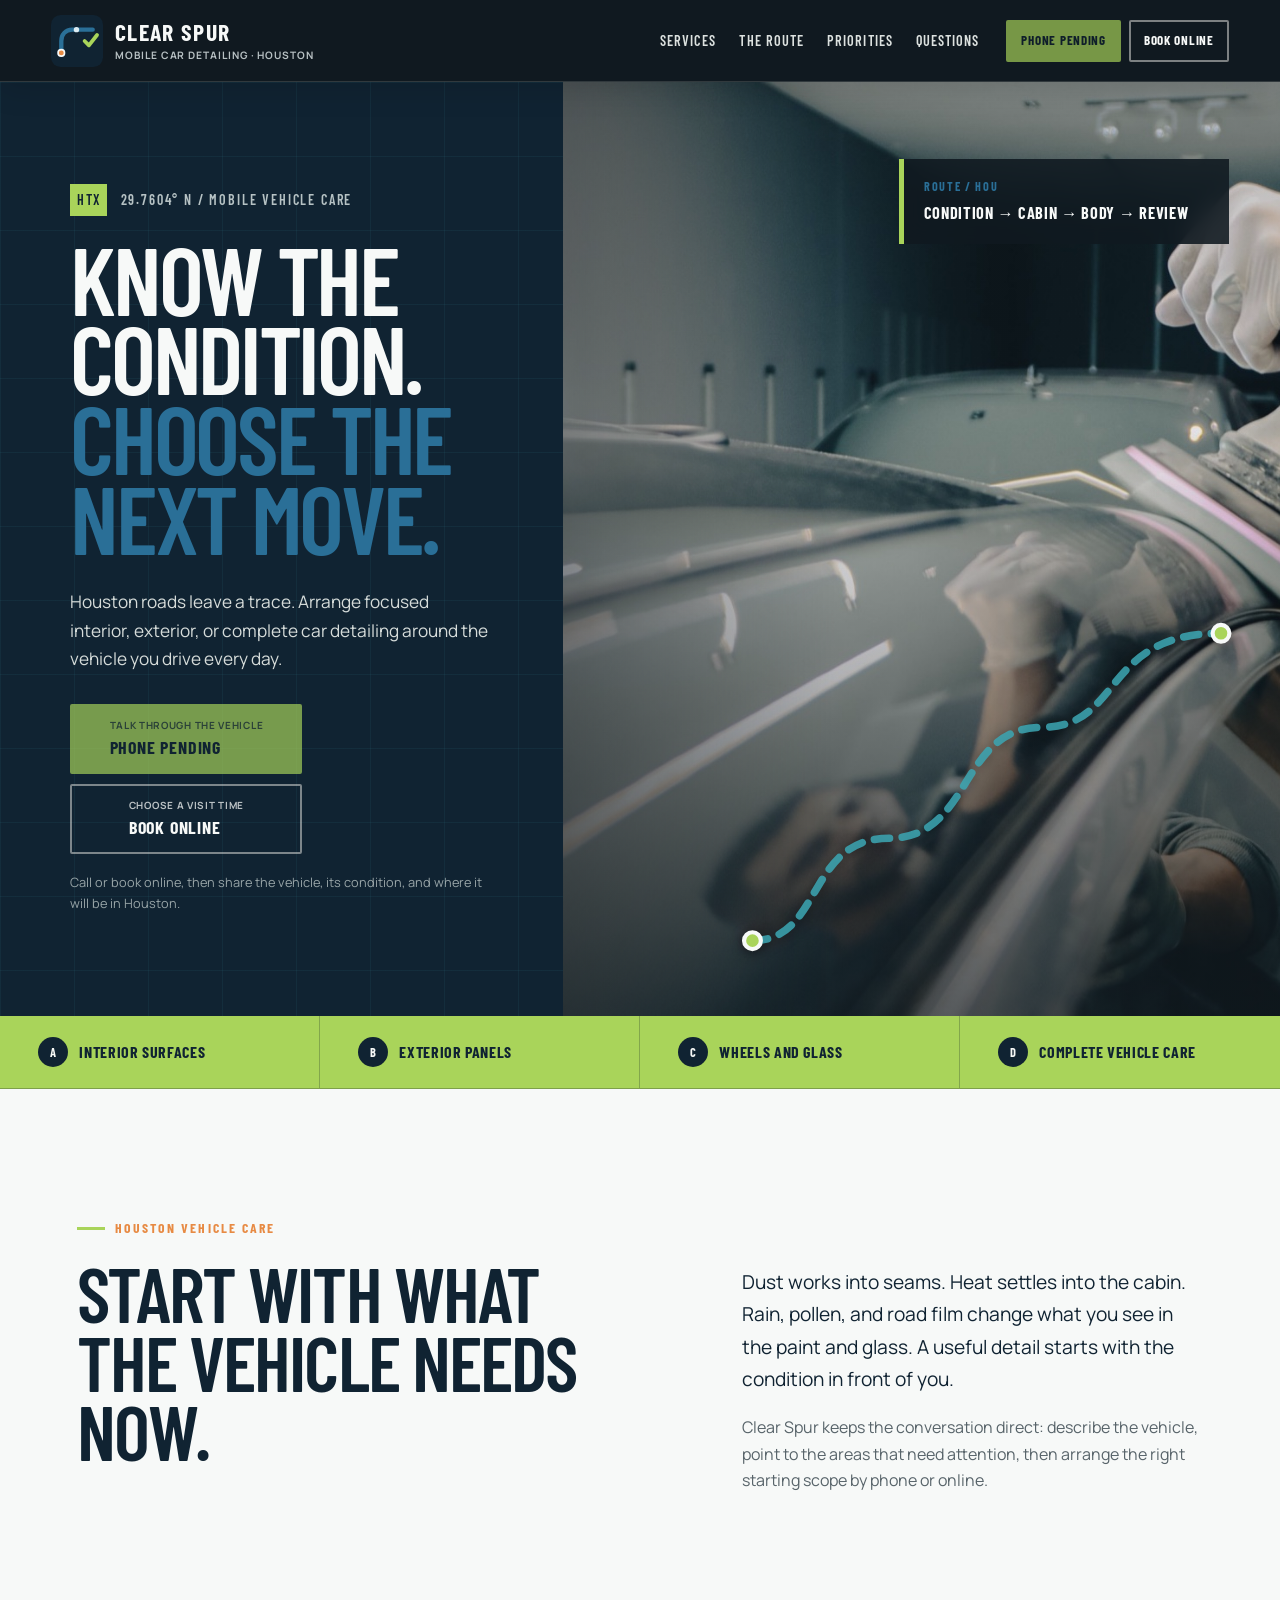
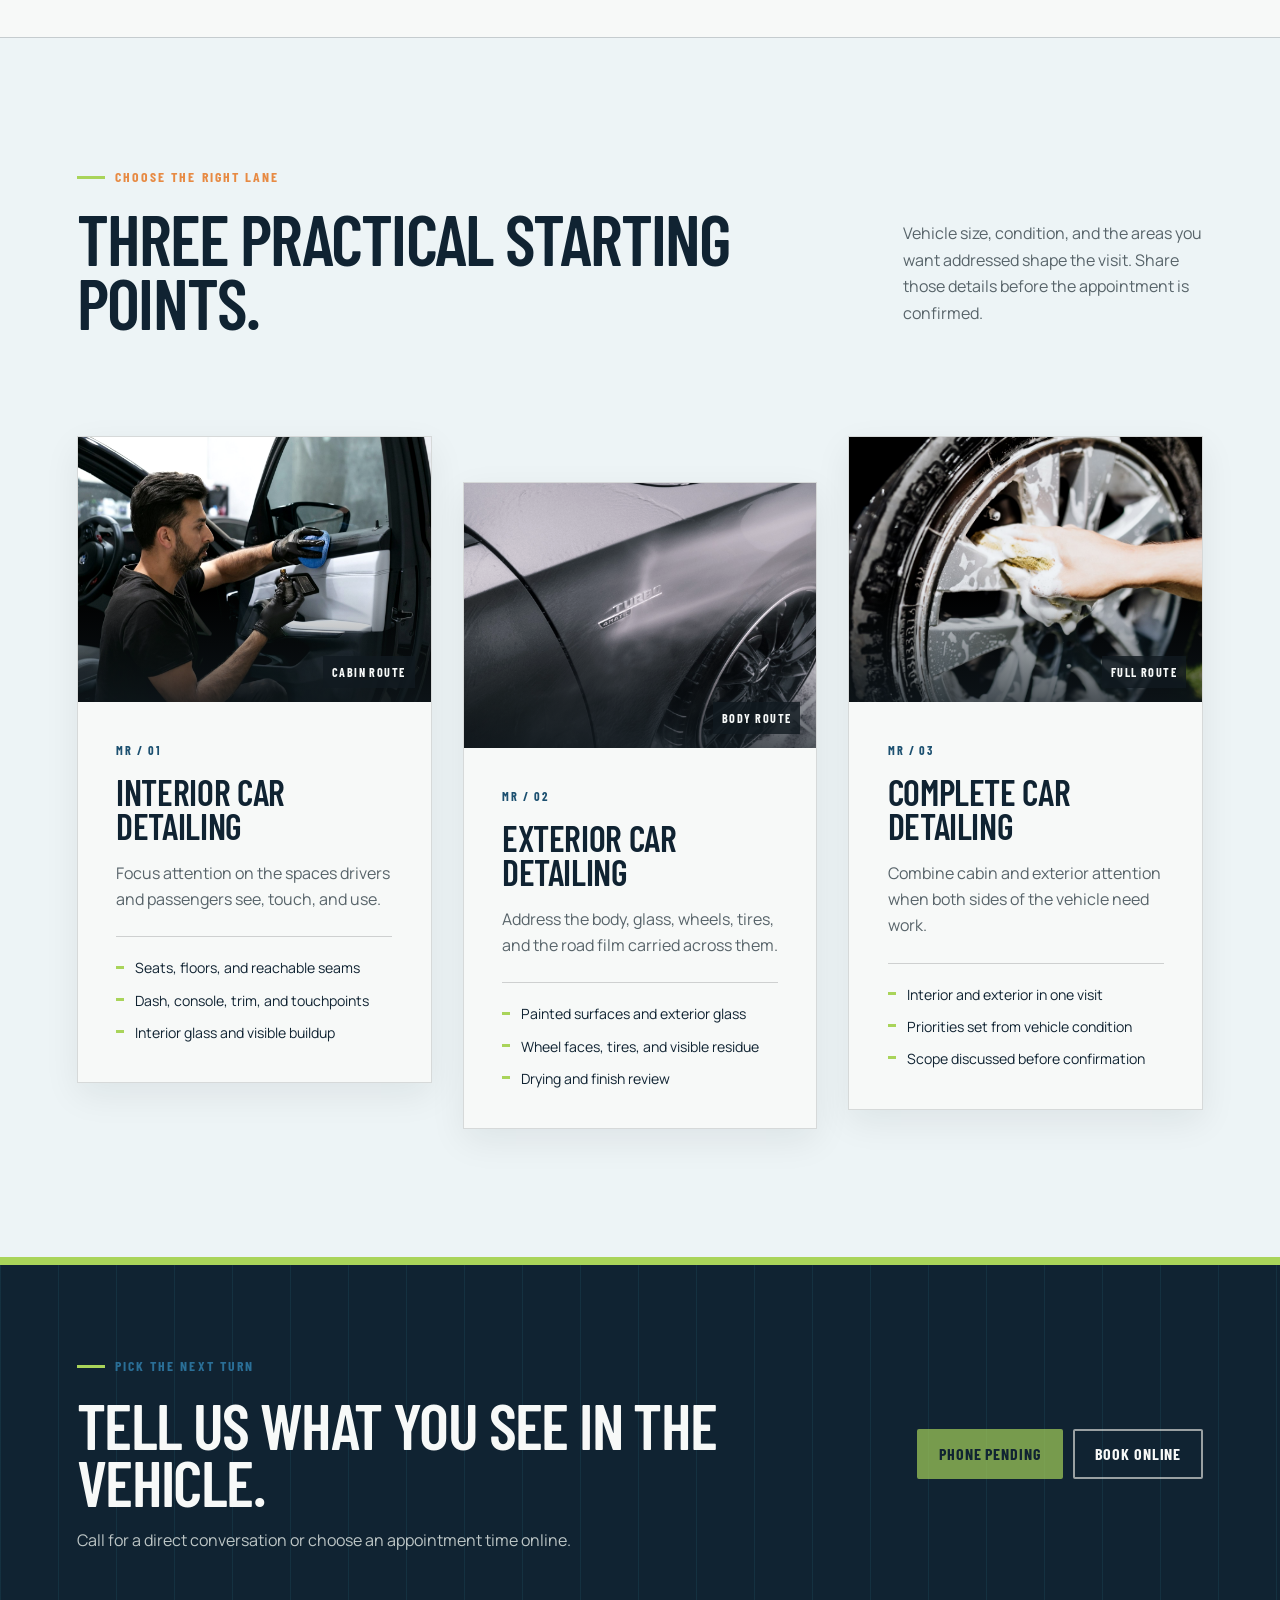
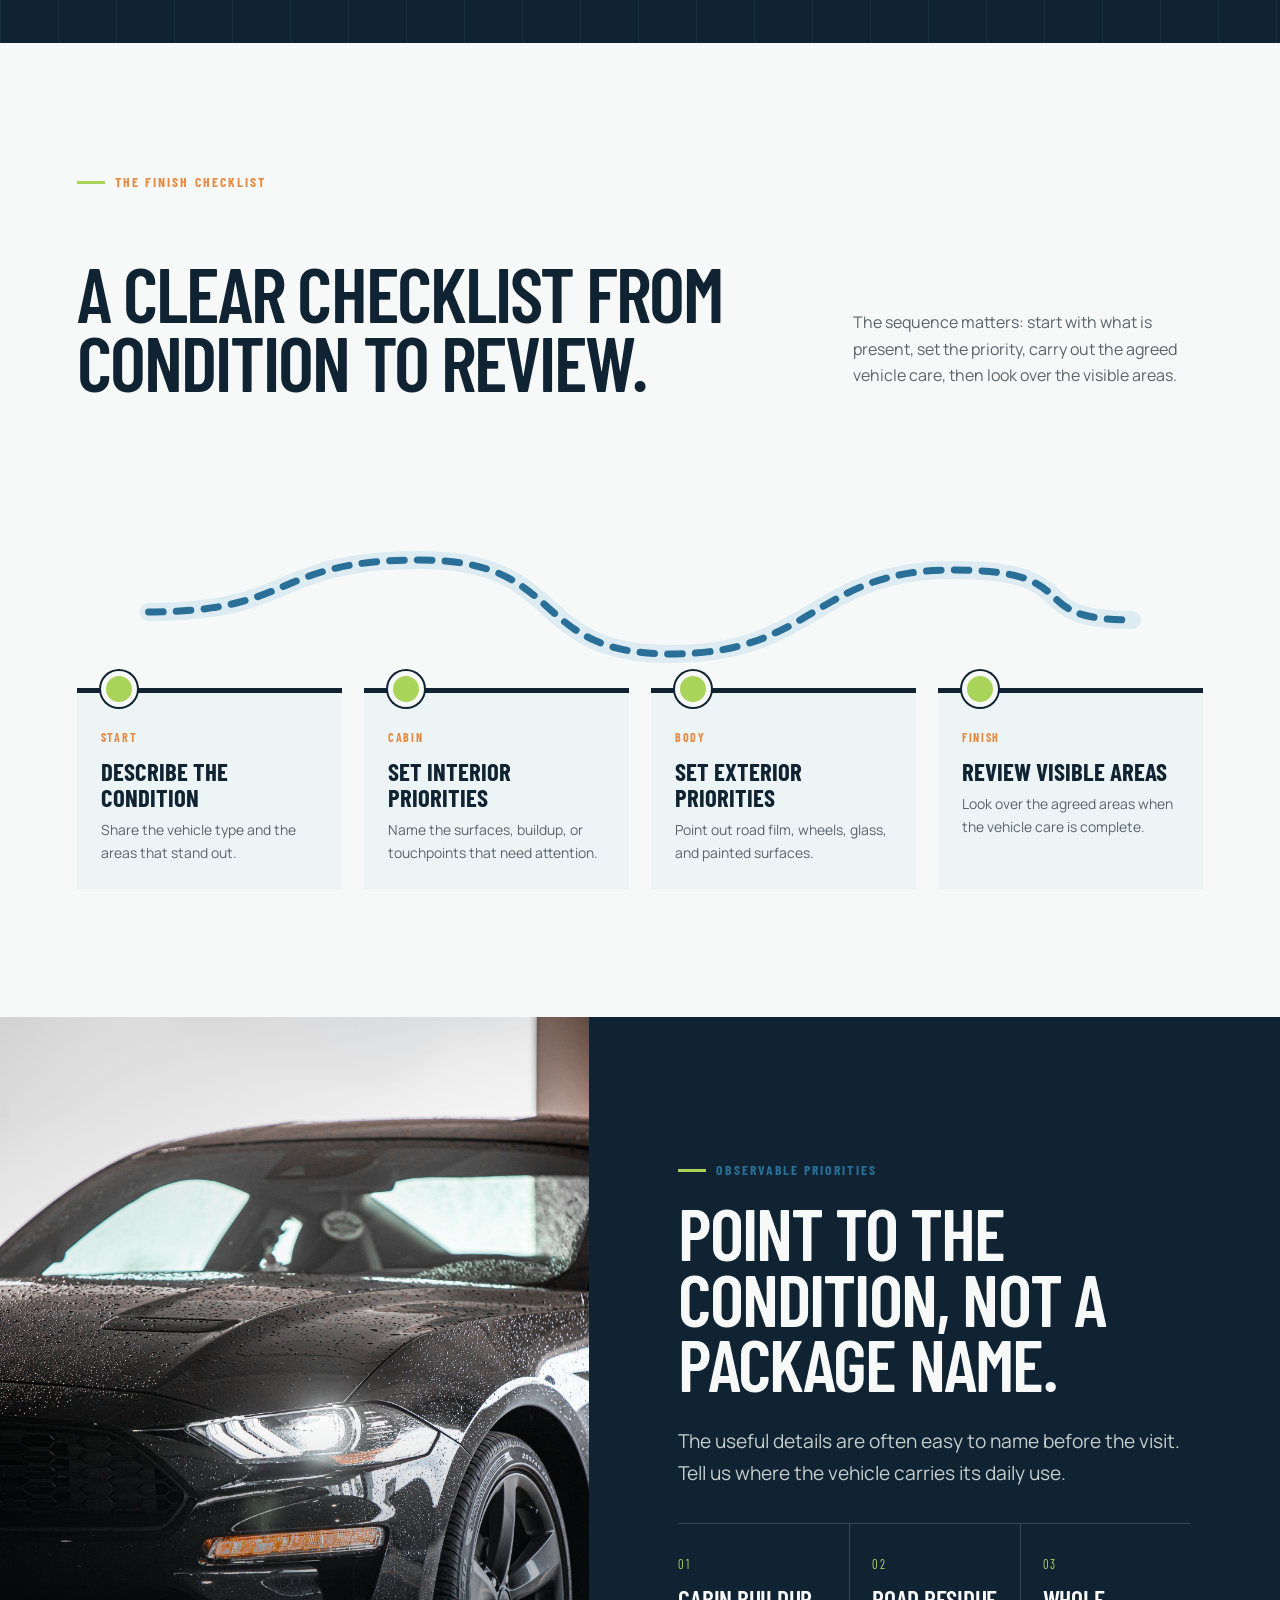
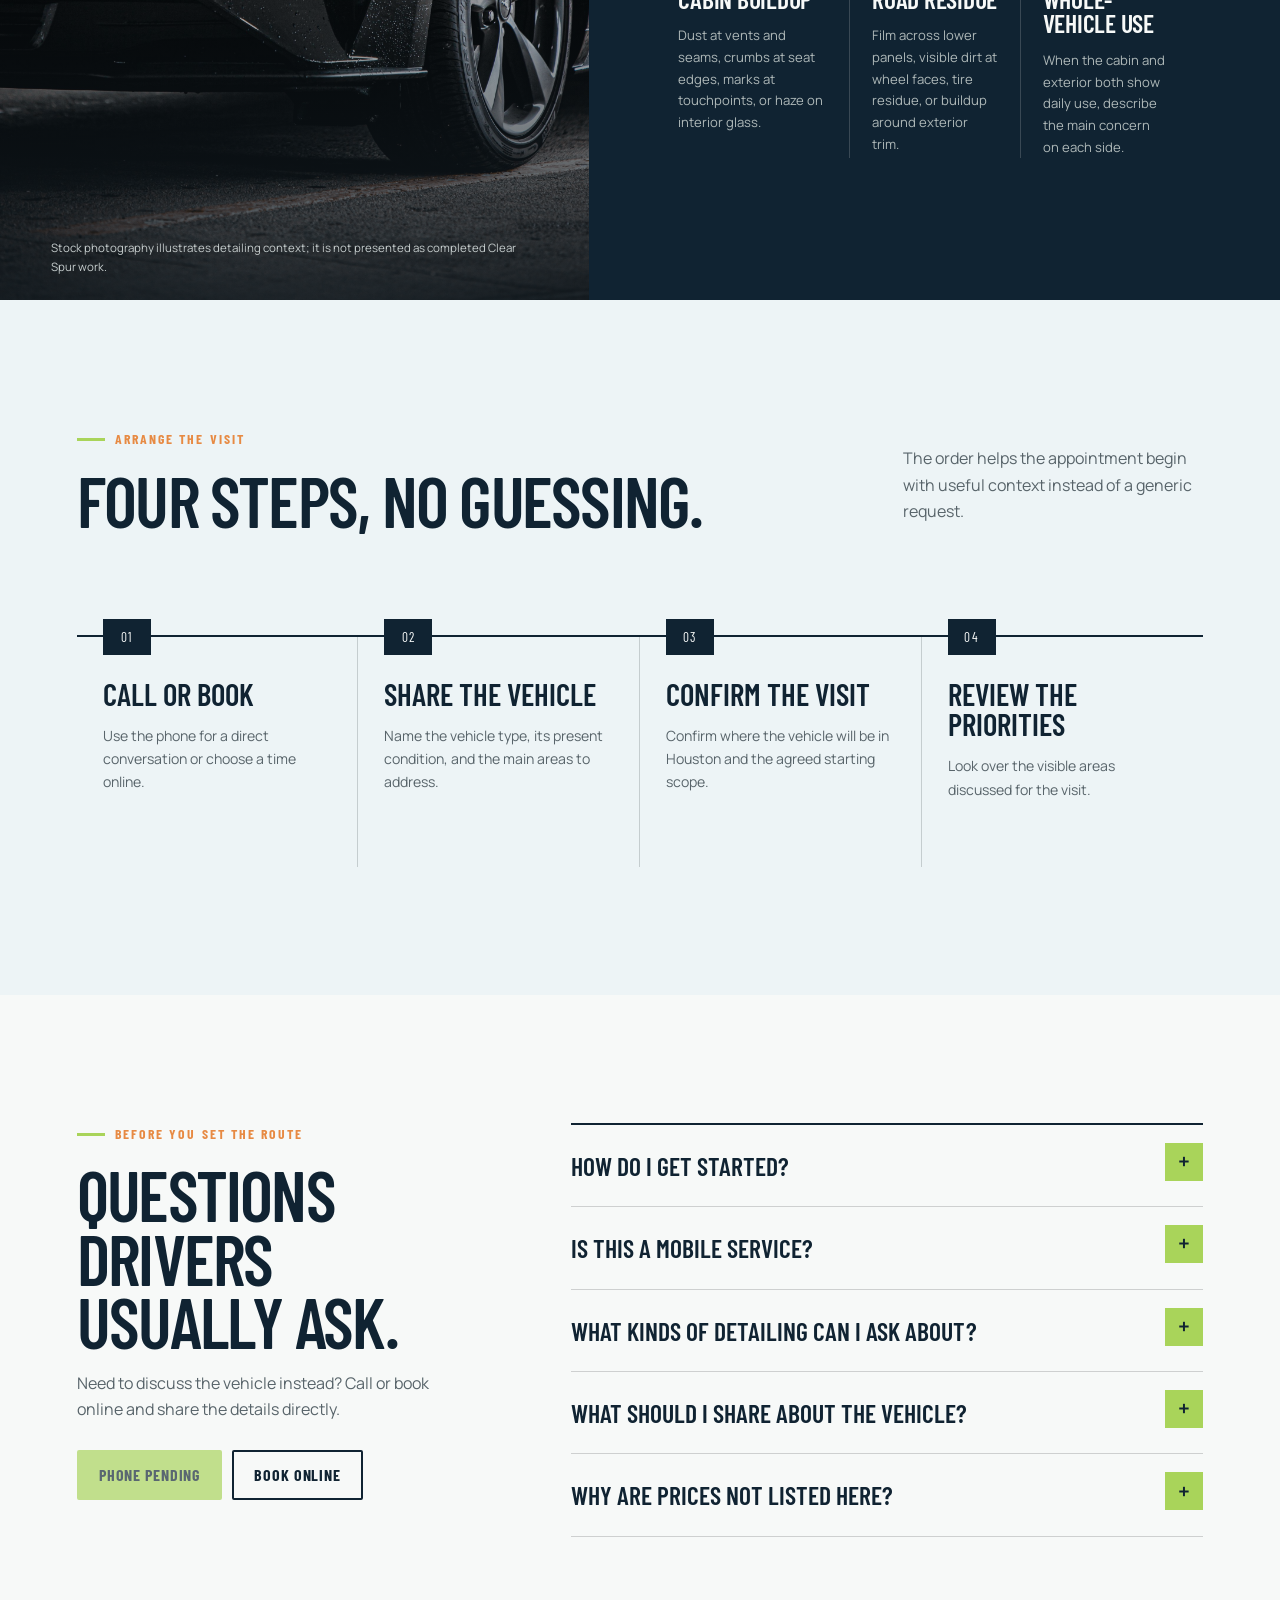
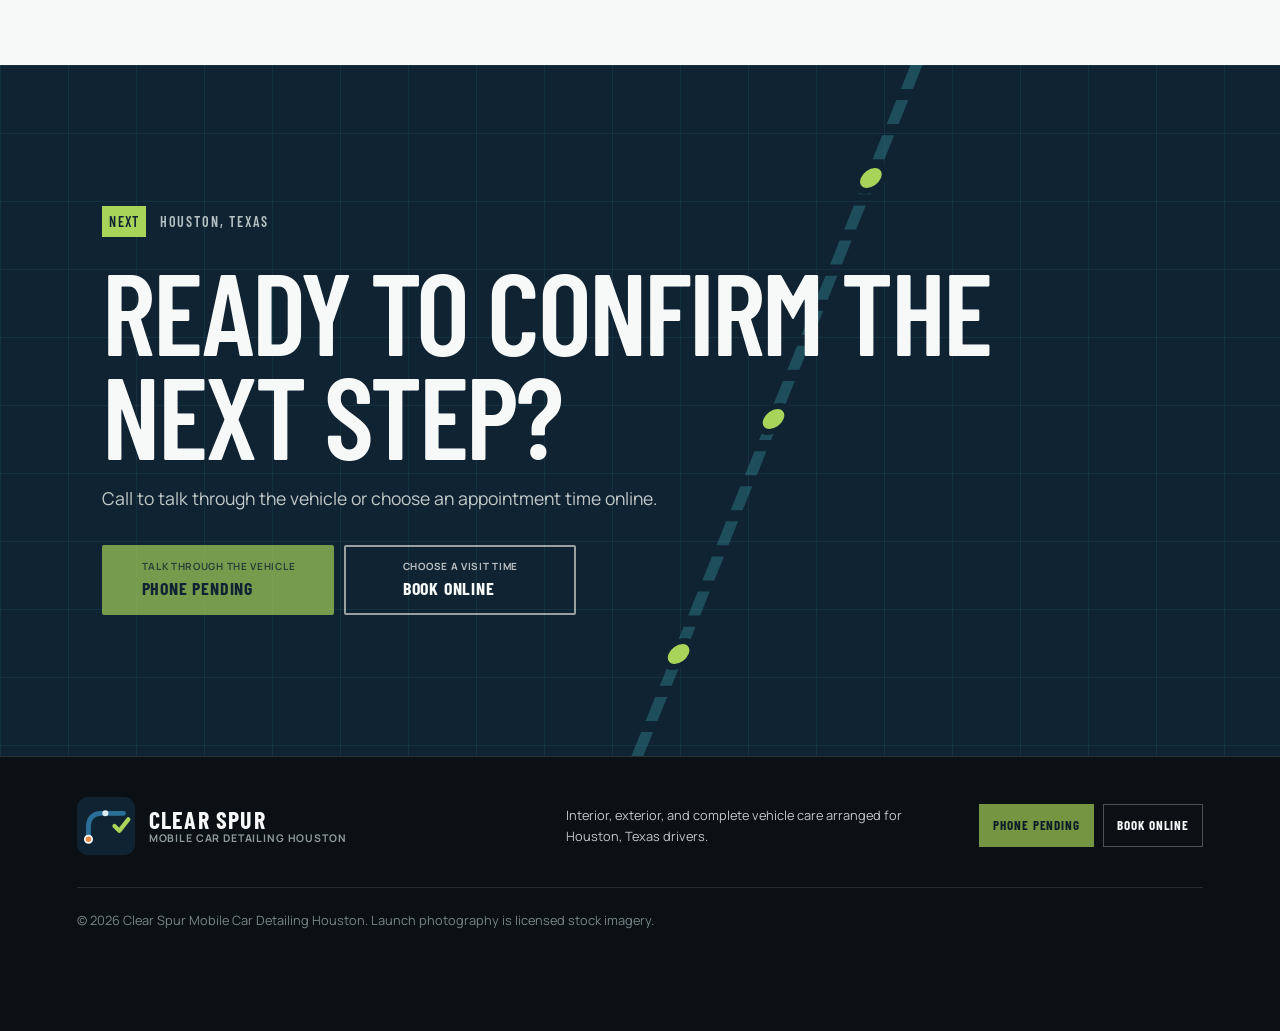
==== index.html @ a610a616 "feat: launch Clear Spur website" ====
<!doctype html>
<html lang="en">
<head>
  <meta charset="utf-8">
  <meta name="viewport" content="width=device-width, initial-scale=1">
  <title>Clear Spur Mobile Car Detailing Houston, TX</title>
  <meta name="description" content="Mobile car detailing in Houston, Texas for interior, exterior, and complete vehicle care. Call Clear Spur or book an appointment online.">
  <meta name="theme-color" content="#102332">
  <meta property="og:title" content="Clear Spur Mobile Car Detailing Houston">
  <meta property="og:description" content="Call or book mobile car detailing for interior, exterior, and complete vehicle care in Houston, Texas.">
  <meta property="og:type" content="website">
  <meta property="og:url" content="https://clearspur.shop/">
  <meta property="og:image" content="https://clearspur.shop/assets/hero-route.jpg">
  <link rel="canonical" href="https://clearspur.shop/">
  <link rel="icon" href="/assets/favicon.svg" type="image/svg+xml">
  <link rel="preconnect" href="https://fonts.googleapis.com">
  <link rel="preconnect" href="https://fonts.gstatic.com" crossorigin>
  <link href="https://fonts.googleapis.com/css2?family=Barlow+Condensed:wght@500;600;700&family=Manrope:wght@400;500;600;700&display=swap" rel="stylesheet">
  <link rel="preload" href="/assets/hero-route.jpg" as="image">
  <link rel="stylesheet" href="/styles.css">
  <script type="application/ld+json">
  {
    "@context": "https://schema.org",
    "@type": "LocalBusiness",
    "name": "Clear Spur Mobile Car Detailing Houston",
    "url": "https://clearspur.shop/",
    "description": "Mobile car detailing in Houston, Texas with interior, exterior, and complete vehicle care appointments.",
    "areaServed": {
      "@type": "City",
      "name": "Houston",
      "containedInPlace": {
        "@type": "State",
        "name": "Texas"
      }
    },
    "hasOfferCatalog": {
      "@type": "OfferCatalog",
      "name": "Car detailing services",
      "itemListElement": [
        {"@type": "Offer", "itemOffered": {"@type": "Service", "name": "Interior car detailing"}},
        {"@type": "Offer", "itemOffered": {"@type": "Service", "name": "Exterior car detailing"}},
        {"@type": "Offer", "itemOffered": {"@type": "Service", "name": "Complete car detailing"}}
      ]
    }
  }
  </script>
</head>
<body>
  <a class="skip-link" href="#main">Skip to content</a>

  <header class="site-header" data-header>
    <a class="brand" href="#top" aria-label="Clear Spur home">
      <img src="/assets/logo.svg" width="52" height="52" alt="">
      <span class="brand-words">
        <strong>Clear Spur</strong>
        <small>Mobile Car Detailing · Houston</small>
      </span>
    </a>

    <button class="menu-toggle" type="button" aria-expanded="false" aria-controls="site-nav">
      <span class="sr-only">Open menu</span>
      <i></i><i></i><i></i>
    </button>

    <nav class="site-nav" id="site-nav" aria-label="Primary navigation">
      <a href="#services">Services</a>
      <a href="#route">The route</a>
      <a href="#priorities">Priorities</a>
      <a href="#questions">Questions</a>
      <div class="nav-actions">
        <a class="button button-call button-small" href="#contact" aria-disabled="true">Phone pending</a>
        <a class="button button-book button-small" href="https://cal.com/sumitdatta/auto-detail-service">Book online</a>
      </div>
    </nav>
  </header>

  <main id="main">
    <section class="hero" id="top">
      <div class="hero-copy">
        <p class="coordinate"><span>HTX</span> 29.7604° N / Mobile vehicle care</p>
        <h1>Know the condition. <em>Choose the next move.</em></h1>
        <p class="hero-lede">Houston roads leave a trace. Arrange focused interior, exterior, or complete car detailing around the vehicle you drive every day.</p>
        <div class="action-pair hero-actions">
          <a class="button button-call button-large" href="#contact" aria-disabled="true">
            <span>Talk through the vehicle</span>
            <strong>Phone pending</strong>
          </a>
          <a class="button button-book button-large" href="https://cal.com/sumitdatta/auto-detail-service">
            <span>Choose a visit time</span>
            <strong>Book online</strong>
          </a>
        </div>
        <p class="microcopy">Call or book online, then share the vehicle, its condition, and where it will be in Houston.</p>
      </div>

      <div class="hero-image" role="img" aria-label="A polished vehicle panel under inspection light">
        <div class="hero-image-scrim"></div>
        <div class="hero-map-card" aria-hidden="true">
          <span>ROUTE / HOU</span>
          <strong>Condition → Cabin → Body → Review</strong>
        </div>
        <svg class="hero-route-line" viewBox="0 0 700 560" aria-hidden="true">
          <path d="M72 470 C156 470 136 348 235 348 S318 216 416 216 S487 104 630 104"/>
          <circle cx="72" cy="470" r="10"/>
          <circle cx="630" cy="104" r="10"/>
        </svg>
      </div>
    </section>

    <section class="road-strip" aria-label="Service focus">
      <p><span>A</span> Interior surfaces</p>
      <p><span>B</span> Exterior panels</p>
      <p><span>C</span> Wheels and glass</p>
      <p><span>D</span> Complete vehicle care</p>
    </section>

    <section class="section intro" aria-labelledby="intro-title">
      <div class="section-label">Houston vehicle care</div>
      <div class="intro-grid">
        <h2 id="intro-title">Start with what the vehicle needs now.</h2>
        <div class="intro-copy">
          <p class="lead">Dust works into seams. Heat settles into the cabin. Rain, pollen, and road film change what you see in the paint and glass. A useful detail starts with the condition in front of you.</p>
          <p>Clear Spur keeps the conversation direct: describe the vehicle, point to the areas that need attention, then arrange the right starting scope by phone or online.</p>
        </div>
      </div>
    </section>

    <section class="section services" id="services" aria-labelledby="services-title">
      <div class="section-heading">
        <div>
          <p class="section-kicker">Choose the right lane</p>
          <h2 id="services-title">Three practical starting points.</h2>
        </div>
        <p>Vehicle size, condition, and the areas you want addressed shape the visit. Share those details before the appointment is confirmed.</p>
      </div>

      <div class="service-grid">
        <article class="service-card">
          <div class="service-photo">
            <img src="/assets/service-interior.jpg" alt="A vehicle interior receiving careful surface cleaning" loading="lazy">
            <span>Cabin route</span>
          </div>
          <div class="service-content">
            <p class="service-code">MR / 01</p>
            <h3>Interior car detailing</h3>
            <p>Focus attention on the spaces drivers and passengers see, touch, and use.</p>
            <ul>
              <li>Seats, floors, and reachable seams</li>
              <li>Dash, console, trim, and touchpoints</li>
              <li>Interior glass and visible buildup</li>
            </ul>
          </div>
        </article>

        <article class="service-card service-card-offset">
          <div class="service-photo">
            <img src="/assets/service-foam.jpg" alt="A dark car covered with wash foam" loading="lazy">
            <span>Body route</span>
          </div>
          <div class="service-content">
            <p class="service-code">MR / 02</p>
            <h3>Exterior car detailing</h3>
            <p>Address the body, glass, wheels, tires, and the road film carried across them.</p>
            <ul>
              <li>Painted surfaces and exterior glass</li>
              <li>Wheel faces, tires, and visible residue</li>
              <li>Drying and finish review</li>
            </ul>
          </div>
        </article>

        <article class="service-card">
          <div class="service-photo">
            <img src="/assets/service-wheel.jpg" alt="A vehicle wheel covered with cleaning foam" loading="lazy">
            <span>Full route</span>
          </div>
          <div class="service-content">
            <p class="service-code">MR / 03</p>
            <h3>Complete car detailing</h3>
            <p>Combine cabin and exterior attention when both sides of the vehicle need work.</p>
            <ul>
              <li>Interior and exterior in one visit</li>
              <li>Priorities set from vehicle condition</li>
              <li>Scope discussed before confirmation</li>
            </ul>
          </div>
        </article>
      </div>
    </section>

    <section class="route-callout" aria-label="Contact Clear Spur">
      <div>
        <p class="section-kicker">Pick the next turn</p>
        <h2>Tell us what you see in the vehicle.</h2>
        <p>Call for a direct conversation or choose an appointment time online.</p>
      </div>
      <div class="action-pair">
        <a class="button button-call" href="#contact" aria-disabled="true">Phone pending</a>
        <a class="button button-book button-book-light" href="https://cal.com/sumitdatta/auto-detail-service">Book online</a>
      </div>
    </section>

    <section class="section route-section" id="route" aria-labelledby="route-title">
      <div class="route-intro">
        <p class="section-kicker">The finish checklist</p>
        <h2 id="route-title">A clear checklist from condition to review.</h2>
        <p>The sequence matters: start with what is present, set the priority, carry out the agreed vehicle care, then look over the visible areas.</p>
      </div>

      <div class="route-map">
        <svg viewBox="0 0 1100 190" preserveAspectRatio="none" aria-hidden="true">
          <path class="route-base" d="M70 100 C215 100 190 48 335 48 S440 142 580 142 S720 58 855 58 S920 108 1030 108"/>
          <path class="route-progress" d="M70 100 C215 100 190 48 335 48 S440 142 580 142 S720 58 855 58 S920 108 1030 108"/>
        </svg>
        <ol class="waypoints">
          <li>
            <span>Start</span>
            <strong>Describe the condition</strong>
            <p>Share the vehicle type and the areas that stand out.</p>
          </li>
          <li>
            <span>Cabin</span>
            <strong>Set interior priorities</strong>
            <p>Name the surfaces, buildup, or touchpoints that need attention.</p>
          </li>
          <li>
            <span>Body</span>
            <strong>Set exterior priorities</strong>
            <p>Point out road film, wheels, glass, and painted surfaces.</p>
          </li>
          <li>
            <span>Finish</span>
            <strong>Review visible areas</strong>
            <p>Look over the agreed areas when the vehicle care is complete.</p>
          </li>
        </ol>
      </div>
    </section>

    <section class="priorities" id="priorities" aria-labelledby="priorities-title">
      <div class="priority-image">
        <img src="/assets/detail-wet-paint.jpg" alt="Water droplets reflecting light on dark vehicle paint" loading="lazy">
        <p>Stock photography illustrates detailing context; it is not presented as completed Clear Spur work.</p>
      </div>
      <div class="priority-copy">
        <p class="section-kicker">Observable priorities</p>
        <h2 id="priorities-title">Point to the condition, not a package name.</h2>
        <p class="lead">The useful details are often easy to name before the visit. Tell us where the vehicle carries its daily use.</p>
        <div class="priority-list">
          <article>
            <span>01</span>
            <h3>Cabin buildup</h3>
            <p>Dust at vents and seams, crumbs at seat edges, marks at touchpoints, or haze on interior glass.</p>
          </article>
          <article>
            <span>02</span>
            <h3>Road residue</h3>
            <p>Film across lower panels, visible dirt at wheel faces, tire residue, or buildup around exterior trim.</p>
          </article>
          <article>
            <span>03</span>
            <h3>Whole-vehicle use</h3>
            <p>When the cabin and exterior both show daily use, describe the main concern on each side.</p>
          </article>
        </div>
      </div>
    </section>

    <section class="section process" aria-labelledby="process-title">
      <div class="section-heading">
        <div>
          <p class="section-kicker">Arrange the visit</p>
          <h2 id="process-title">Four steps, no guessing.</h2>
        </div>
        <p>The order helps the appointment begin with useful context instead of a generic request.</p>
      </div>
      <ol class="process-grid">
        <li><span>Call or book</span><p>Use the phone for a direct conversation or choose a time online.</p></li>
        <li><span>Share the vehicle</span><p>Name the vehicle type, its present condition, and the main areas to address.</p></li>
        <li><span>Confirm the visit</span><p>Confirm where the vehicle will be in Houston and the agreed starting scope.</p></li>
        <li><span>Review the priorities</span><p>Look over the visible areas discussed for the visit.</p></li>
      </ol>
    </section>

    <section class="section questions" id="questions" aria-labelledby="questions-title">
      <div class="questions-intro">
        <p class="section-kicker">Before you set the route</p>
        <h2 id="questions-title">Questions drivers usually ask.</h2>
        <p>Need to discuss the vehicle instead? Call or book online and share the details directly.</p>
        <div class="action-pair questions-actions">
          <a class="button button-call" href="#contact" aria-disabled="true">Phone pending</a>
          <a class="button button-book button-book-dark" href="https://cal.com/sumitdatta/auto-detail-service">Book online</a>
        </div>
      </div>
      <div class="faq-list">
        <details>
          <summary>How do I get started?</summary>
          <p>Phone pending or book online. Share the vehicle type, its condition, the areas that need attention, and where it will be in Houston.</p>
        </details>
        <details>
          <summary>Is this a mobile service?</summary>
          <p>Yes. Clear Spur is built around mobile car detailing in Houston. Confirm the location and visit details when you call or book.</p>
        </details>
        <details>
          <summary>What kinds of detailing can I ask about?</summary>
          <p>Start with interior, exterior, or complete car detailing. The vehicle size, condition, and visible priorities help shape the scope.</p>
        </details>
        <details>
          <summary>What should I share about the vehicle?</summary>
          <p>Share the vehicle type, what you can see now, any areas that need focused attention, and where the vehicle will be for the visit.</p>
        </details>
        <details>
          <summary>Why are prices not listed here?</summary>
          <p>Vehicle size, condition, and the requested scope vary. Discuss the vehicle by phone or through the booking path before the visit is confirmed.</p>
        </details>
      </div>
    </section>

    <section class="final-cta" id="contact">
      <div class="final-route-mark" aria-hidden="true">
        <span></span><span></span><span></span>
      </div>
      <p class="coordinate"><span>NEXT</span> Houston, Texas</p>
      <h2>Ready to confirm the next step?</h2>
      <p>Call to talk through the vehicle or choose an appointment time online.</p>
      <div class="action-pair final-actions">
        <a class="button button-call button-large" href="#contact" aria-disabled="true">
          <span>Talk through the vehicle</span>
          <strong>Phone pending</strong>
        </a>
        <a class="button button-book button-book-light button-large" href="https://cal.com/sumitdatta/auto-detail-service">
          <span>Choose a visit time</span>
          <strong>Book online</strong>
        </a>
      </div>
    </section>
  </main>

  <footer class="site-footer">
    <div class="footer-brand">
      <img src="/assets/logo.svg" width="58" height="58" alt="">
      <div><strong>Clear Spur</strong><span>Mobile Car Detailing Houston</span></div>
    </div>
    <p>Interior, exterior, and complete vehicle care arranged for Houston, Texas drivers.</p>
    <div class="footer-actions">
      <a href="#contact" aria-disabled="true">Phone pending</a>
      <a href="https://cal.com/sumitdatta/auto-detail-service">Book online</a>
    </div>
    <p class="footer-fine">© <span data-year>2026</span> Clear Spur Mobile Car Detailing Houston. Launch photography is licensed stock imagery.</p>
  </footer>

  <div class="mobile-action-bar" aria-label="Contact options">
    <a href="#contact" aria-disabled="true"><span>Call</span><strong>Phone pending</strong></a>
    <a href="https://cal.com/sumitdatta/auto-detail-service"><span>Schedule</span><strong>Book online</strong></a>
  </div>

  <script src="/script.js" defer></script>
</body>
</html>
---- styles.css ----
:root {
  --asphalt: #111a20;
  --asphalt-2: #1b2830;
  --rain: #3ca6b3;
  --rain-deep: #237985;
  --lane: #f5f3ed;
  --concrete: #d6d7d1;
  --concrete-light: #e8e8e2;
  --signal: #f2a900;
  --signal-dark: #b87700;
  --tail: #7a2738;
  --white: #ffffff;
  --ink-muted: #58646a;
  --line: rgba(17, 26, 32, 0.18);
  --header-height: 82px;
  --display: "Barlow Condensed", "Arial Narrow", sans-serif;
  --body: "Manrope", "Trebuchet MS", sans-serif;
  --shadow: 0 32px 80px rgba(17, 26, 32, 0.16);
}

/* Clear Spur identity layer */
:root {
  --asphalt: #102332;
  --asphalt-2: #1c3a4d;
  --rain: #2a6f97;
  --rain-deep: #1c5070;
  --lane: #f7f9f8;
  --concrete: #ddecf2;
  --concrete-light: #edf4f6;
  --signal: #a9d45a;
  --signal-dark: #6f9b2d;
  --tail: #e78a43;
}

a[aria-disabled="true"] {
  pointer-events: none;
  cursor: not-allowed;
  opacity: 0.68;
}

* {
  box-sizing: border-box;
}

html {
  scroll-behavior: smooth;
  scroll-padding-top: calc(var(--header-height) + 18px);
}

body {
  margin: 0;
  overflow-x: hidden;
  background: var(--lane);
  color: var(--asphalt);
  font-family: var(--body);
  font-size: 16px;
  line-height: 1.65;
  -webkit-font-smoothing: antialiased;
}

body.menu-open {
  overflow: hidden;
}

img,
svg {
  display: block;
  max-width: 100%;
}

a {
  color: inherit;
}

button,
summary {
  font: inherit;
}

:focus-visible {
  outline: 3px solid var(--signal);
  outline-offset: 4px;
}

.sr-only {
  position: absolute;
  width: 1px;
  height: 1px;
  padding: 0;
  margin: -1px;
  overflow: hidden;
  clip: rect(0, 0, 0, 0);
  white-space: nowrap;
  border: 0;
}

.skip-link {
  position: fixed;
  z-index: 1000;
  top: 12px;
  left: 12px;
  padding: 10px 16px;
  background: var(--signal);
  color: var(--asphalt);
  font-weight: 800;
  text-decoration: none;
  transform: translateY(-160%);
}

.skip-link:focus {
  transform: translateY(0);
}

.site-header {
  position: fixed;
  z-index: 100;
  inset: 0 0 auto;
  min-height: var(--header-height);
  display: flex;
  align-items: center;
  justify-content: space-between;
  gap: 24px;
  padding: 12px clamp(20px, 4vw, 68px);
  color: var(--lane);
  background: rgba(17, 26, 32, 0.96);
  border-bottom: 1px solid rgba(245, 243, 237, 0.14);
  box-shadow: 0 8px 30px rgba(0, 0, 0, 0.12);
  backdrop-filter: blur(18px);
  transition: background 180ms ease, box-shadow 180ms ease;
}

.site-header.is-scrolled {
  background: rgba(17, 26, 32, 0.985);
  box-shadow: 0 12px 34px rgba(0, 0, 0, 0.24);
}

.brand {
  display: inline-flex;
  align-items: center;
  gap: 12px;
  min-width: 0;
  color: var(--lane);
  text-decoration: none;
}

.brand img {
  flex: 0 0 auto;
}

.brand-words {
  display: grid;
  line-height: 1.05;
}

.brand-words strong {
  font-family: var(--display);
  font-size: 1.48rem;
  font-weight: 700;
  letter-spacing: 0.055em;
  text-transform: uppercase;
}

.brand-words small {
  margin-top: 5px;
  color: #b7c0c3;
  font-size: 0.64rem;
  font-weight: 700;
  letter-spacing: 0.09em;
  text-transform: uppercase;
}

.site-nav {
  display: flex;
  align-items: center;
  gap: clamp(15px, 1.8vw, 28px);
}

.site-nav > a {
  color: #dce1df;
  font-family: var(--display);
  font-size: 0.89rem;
  font-weight: 600;
  letter-spacing: 0.075em;
  text-decoration: none;
  text-transform: uppercase;
}

.site-nav > a:hover {
  color: var(--signal);
}

.nav-actions {
  display: flex;
  gap: 8px;
  margin-left: 4px;
}

.menu-toggle {
  display: none;
  width: 46px;
  height: 46px;
  padding: 10px;
  color: var(--lane);
  background: transparent;
  border: 1px solid rgba(245, 243, 237, 0.25);
  cursor: pointer;
}

.menu-toggle i {
  display: block;
  height: 2px;
  margin: 5px 0;
  background: currentColor;
  transition: transform 180ms ease, opacity 180ms ease;
}

.menu-toggle[aria-expanded="true"] i:nth-of-type(1) {
  transform: translateY(7px) rotate(45deg);
}

.menu-toggle[aria-expanded="true"] i:nth-of-type(2) {
  opacity: 0;
}

.menu-toggle[aria-expanded="true"] i:nth-of-type(3) {
  transform: translateY(-7px) rotate(-45deg);
}

.button {
  display: inline-flex;
  align-items: center;
  justify-content: center;
  min-height: 50px;
  padding: 13px 20px;
  border: 2px solid transparent;
  border-radius: 2px;
  font-family: var(--display);
  font-size: 1rem;
  font-weight: 700;
  letter-spacing: 0.055em;
  line-height: 1.15;
  text-align: center;
  text-decoration: none;
  text-transform: uppercase;
  transition: transform 180ms ease, background 180ms ease, border-color 180ms ease, color 180ms ease;
}

.button:hover {
  transform: translateY(-2px);
}

.button-small {
  min-height: 42px;
  padding: 10px 13px;
  font-size: 0.82rem;
}

.button-large {
  min-width: 232px;
  min-height: 70px;
  display: grid;
  justify-items: start;
  gap: 4px;
  padding: 13px 20px;
  text-align: left;
}

.button-large span {
  font-family: var(--body);
  font-size: 0.62rem;
  font-weight: 700;
  letter-spacing: 0.07em;
  opacity: 0.74;
  text-transform: uppercase;
}

.button-large strong {
  font-family: var(--display);
  font-size: 1.12rem;
  letter-spacing: 0.045em;
}

.button-call {
  color: var(--asphalt);
  background: var(--signal);
  border-color: var(--signal);
}

.button-call:hover {
  background: #ffc33d;
  border-color: #ffc33d;
}

.button-book {
  color: var(--lane);
  background: transparent;
  border-color: rgba(245, 243, 237, 0.48);
}

.button-book:hover {
  color: var(--white);
  border-color: var(--rain);
  background: rgba(60, 166, 179, 0.16);
}

.button-book-light {
  color: var(--lane);
  border-color: rgba(245, 243, 237, 0.6);
}

.button-book-dark {
  color: var(--asphalt);
  border-color: var(--asphalt);
}

.button-book-dark:hover {
  color: var(--asphalt);
  background: rgba(60, 166, 179, 0.12);
  border-color: var(--rain-deep);
}

.action-pair {
  display: flex;
  flex-wrap: wrap;
  gap: 10px;
}

.hero {
  min-height: 720px;
  display: grid;
  grid-template-columns: minmax(0, 0.88fr) minmax(0, 1.12fr);
  padding-top: var(--header-height);
  background: var(--asphalt);
  color: var(--lane);
}

.hero-copy {
  position: relative;
  z-index: 2;
  display: flex;
  flex-direction: column;
  justify-content: center;
  padding: clamp(68px, 8vw, 132px) clamp(28px, 5.5vw, 96px);
  background:
    linear-gradient(90deg, rgba(60, 166, 179, 0.08) 1px, transparent 1px) 0 0 / 74px 74px,
    linear-gradient(rgba(60, 166, 179, 0.08) 1px, transparent 1px) 0 0 / 74px 74px,
    var(--asphalt);
}

.coordinate {
  margin: 0 0 22px;
  color: #b6c2c4;
  font-family: var(--display);
  font-size: 0.88rem;
  font-weight: 600;
  letter-spacing: 0.13em;
  text-transform: uppercase;
}

.coordinate span {
  display: inline-block;
  margin-right: 9px;
  padding: 4px 7px;
  color: var(--asphalt);
  background: var(--signal);
  letter-spacing: 0.08em;
}

.hero h1 {
  max-width: 760px;
  margin: 0;
  font-family: var(--display);
  font-size: clamp(4.6rem, 7.5vw, 8.8rem);
  font-weight: 600;
  letter-spacing: -0.035em;
  line-height: 0.83;
  text-transform: uppercase;
}

.hero h1 em {
  display: block;
  color: var(--rain);
  font-style: normal;
}

.hero-lede {
  max-width: 650px;
  margin: 32px 0 28px;
  color: #d6dcda;
  font-size: clamp(1.05rem, 1.35vw, 1.3rem);
  line-height: 1.65;
}

.hero-actions {
  margin-top: 2px;
}

.microcopy {
  max-width: 610px;
  margin: 18px 0 0;
  color: #97a4a7;
  font-size: 0.8rem;
}

.hero-image {
  position: relative;
  min-height: 640px;
  overflow: hidden;
  background: #17191a url("/assets/hero-route.jpg") center 62% / cover no-repeat;
}

.hero-image-scrim {
  position: absolute;
  inset: 0;
  background:
    linear-gradient(90deg, rgba(17, 26, 32, 0.4), transparent 38%),
    linear-gradient(180deg, rgba(17, 26, 32, 0.2), transparent 36%, rgba(17, 26, 32, 0.62));
}

.hero-map-card {
  position: absolute;
  z-index: 2;
  top: clamp(38px, 6vw, 92px);
  right: clamp(24px, 4vw, 68px);
  width: min(330px, calc(100% - 48px));
  padding: 17px 20px;
  color: var(--lane);
  background: rgba(17, 26, 32, 0.88);
  border-left: 5px solid var(--signal);
  backdrop-filter: blur(12px);
}

.hero-map-card span {
  display: block;
  margin-bottom: 4px;
  color: var(--rain);
  font-family: var(--display);
  font-size: 0.76rem;
  font-weight: 700;
  letter-spacing: 0.14em;
}

.hero-map-card strong {
  font-family: var(--display);
  font-size: 1.02rem;
  letter-spacing: 0.04em;
  text-transform: uppercase;
}

.hero-route-line {
  position: absolute;
  z-index: 2;
  inset: auto 0 0 auto;
  width: min(82%, 760px);
  height: auto;
  filter: drop-shadow(0 2px 6px rgba(0, 0, 0, 0.45));
}

.hero-route-line path {
  fill: none;
  stroke: rgba(60, 166, 179, 0.86);
  stroke-width: 9;
  stroke-linecap: round;
  stroke-dasharray: 18 15;
}

.hero-route-line circle {
  fill: var(--signal);
  stroke: var(--lane);
  stroke-width: 5;
}

.road-strip {
  display: grid;
  grid-template-columns: repeat(4, 1fr);
  background: var(--signal);
  border-bottom: 1px solid rgba(17, 26, 32, 0.28);
}

.road-strip p {
  display: flex;
  align-items: center;
  gap: 11px;
  min-height: 72px;
  margin: 0;
  padding: 15px clamp(18px, 3vw, 42px);
  border-right: 1px solid rgba(17, 26, 32, 0.25);
  font-family: var(--display);
  font-size: 1rem;
  font-weight: 700;
  letter-spacing: 0.04em;
  text-transform: uppercase;
}

.road-strip p:last-child {
  border-right: 0;
}

.road-strip span {
  display: inline-grid;
  width: 30px;
  height: 30px;
  place-items: center;
  color: var(--lane);
  background: var(--asphalt);
  border-radius: 50%;
  font-size: 0.78rem;
}

.section {
  padding: clamp(86px, 10vw, 156px) clamp(24px, 6vw, 104px);
}

.section-label,
.section-kicker {
  margin: 0 0 18px;
  color: var(--tail);
  font-family: var(--display);
  font-size: 0.86rem;
  font-weight: 700;
  letter-spacing: 0.15em;
  text-transform: uppercase;
}

.section-kicker::before,
.section-label::before {
  content: "";
  display: inline-block;
  width: 28px;
  height: 3px;
  margin: 0 10px 3px 0;
  background: var(--signal);
}

.intro {
  background: var(--lane);
}

.intro-grid {
  display: grid;
  grid-template-columns: minmax(0, 1.1fr) minmax(360px, 0.9fr);
  gap: clamp(42px, 8vw, 132px);
  align-items: start;
}

.intro h2,
.section-heading h2,
.route-intro h2,
.priority-copy h2,
.questions-intro h2,
.final-cta h2,
.route-callout h2 {
  margin: 0;
  font-family: var(--display);
  font-size: clamp(3.4rem, 6vw, 7rem);
  font-weight: 600;
  letter-spacing: -0.025em;
  line-height: 0.9;
  text-transform: uppercase;
}

.intro-copy {
  padding-top: 8px;
}

.lead {
  margin-top: 0;
  font-size: clamp(1.15rem, 1.5vw, 1.38rem);
  line-height: 1.68;
}

.intro-copy p:last-child {
  color: var(--ink-muted);
}

.services {
  background: var(--concrete-light);
  border-top: 1px solid var(--line);
}

.section-heading {
  display: grid;
  grid-template-columns: minmax(0, 1.45fr) minmax(300px, 0.55fr);
  gap: clamp(40px, 7vw, 112px);
  align-items: end;
  margin-bottom: clamp(54px, 8vw, 104px);
}

.section-heading h2 {
  font-size: clamp(3.4rem, 5.5vw, 6.7rem);
}

.section-heading > p {
  margin: 0 0 8px;
  color: var(--ink-muted);
}

.service-grid {
  display: grid;
  grid-template-columns: repeat(3, minmax(0, 1fr));
  gap: clamp(18px, 2.4vw, 38px);
  align-items: start;
}

.service-card {
  min-width: 0;
  background: var(--lane);
  border: 1px solid rgba(17, 26, 32, 0.14);
  box-shadow: 0 12px 34px rgba(17, 26, 32, 0.07);
}

.service-card-offset {
  margin-top: 46px;
}

.service-photo {
  position: relative;
  aspect-ratio: 4 / 3;
  overflow: hidden;
  background: var(--asphalt-2);
}

.service-photo::after {
  content: "";
  position: absolute;
  inset: 0;
  background: linear-gradient(180deg, transparent 58%, rgba(17, 26, 32, 0.72));
}

.service-photo img {
  width: 100%;
  height: 100%;
  object-fit: cover;
  filter: saturate(0.82) contrast(1.06);
  transition: transform 450ms ease;
}

.service-card:hover .service-photo img {
  transform: scale(1.025);
}

.service-photo span {
  position: absolute;
  z-index: 2;
  right: 16px;
  bottom: 14px;
  padding: 6px 9px;
  color: var(--lane);
  background: rgba(17, 26, 32, 0.8);
  font-family: var(--display);
  font-size: 0.76rem;
  font-weight: 700;
  letter-spacing: 0.12em;
  text-transform: uppercase;
}

.service-content {
  padding: clamp(24px, 3vw, 42px);
}

.service-code {
  margin: 0 0 14px;
  color: var(--rain-deep);
  font-family: var(--display);
  font-size: 0.77rem;
  font-weight: 700;
  letter-spacing: 0.16em;
}

.service-content h3,
.priority-list h3 {
  margin: 0 0 14px;
  font-family: var(--display);
  font-size: clamp(2rem, 2.8vw, 3rem);
  font-weight: 600;
  letter-spacing: -0.01em;
  line-height: 0.96;
  text-transform: uppercase;
}

.service-content > p:not(.service-code) {
  color: var(--ink-muted);
}

.service-content ul {
  display: grid;
  gap: 9px;
  margin: 24px 0 0;
  padding: 19px 0 0;
  border-top: 1px solid var(--line);
  list-style: none;
}

.service-content li {
  position: relative;
  padding-left: 19px;
  font-size: 0.88rem;
}

.service-content li::before {
  content: "";
  position: absolute;
  top: 0.66em;
  left: 0;
  width: 8px;
  height: 3px;
  background: var(--signal);
}

.route-callout {
  display: grid;
  grid-template-columns: minmax(0, 1fr) auto;
  gap: 42px;
  align-items: center;
  padding: clamp(62px, 7vw, 92px) clamp(24px, 6vw, 104px);
  color: var(--lane);
  background:
    linear-gradient(90deg, rgba(60, 166, 179, 0.11) 1px, transparent 1px) 0 0 / 58px 58px,
    var(--asphalt);
  border-top: 8px solid var(--signal);
}

.route-callout h2 {
  max-width: 850px;
  font-size: clamp(3.2rem, 5vw, 6rem);
}

.route-callout .section-kicker {
  color: var(--rain);
}

.route-callout p:not(.section-kicker) {
  margin-bottom: 0;
  color: #bdc6c6;
}

.route-callout .action-pair {
  justify-content: flex-end;
}

.route-section {
  background: var(--lane);
}

.route-intro {
  display: grid;
  grid-template-columns: minmax(0, 1.1fr) minmax(300px, 0.55fr);
  gap: clamp(34px, 6vw, 94px);
  align-items: end;
}

.route-intro .section-kicker {
  grid-column: 1 / -1;
  margin-bottom: -12px;
}

.route-intro > p:last-child {
  margin: 0 0 8px;
  color: var(--ink-muted);
}

.route-map {
  position: relative;
  margin-top: clamp(76px, 9vw, 126px);
  padding-top: 176px;
}

.route-map > svg {
  position: absolute;
  top: 0;
  left: 0;
  width: 100%;
  height: 190px;
  overflow: visible;
}

.route-base,
.route-progress {
  fill: none;
  stroke-linecap: round;
  stroke-linejoin: round;
}

.route-base {
  stroke: var(--concrete);
  stroke-width: 18;
}

.route-progress {
  stroke: var(--rain);
  stroke-width: 7;
  stroke-dasharray: 14 13;
}

.waypoints {
  display: grid;
  grid-template-columns: repeat(4, minmax(0, 1fr));
  gap: 22px;
  margin: 0;
  padding: 0;
  list-style: none;
}

.waypoints li {
  position: relative;
  padding: 30px 24px 24px;
  background: var(--concrete-light);
  border-top: 5px solid var(--asphalt);
}

.waypoints li::before {
  content: "";
  position: absolute;
  top: -22px;
  left: 24px;
  width: 26px;
  height: 26px;
  background: var(--signal);
  border: 5px solid var(--lane);
  border-radius: 50%;
  box-shadow: 0 0 0 2px var(--asphalt);
}

.waypoints span {
  color: var(--tail);
  font-family: var(--display);
  font-size: 0.75rem;
  font-weight: 700;
  letter-spacing: 0.14em;
  text-transform: uppercase;
}

.waypoints strong {
  display: block;
  margin: 9px 0;
  font-family: var(--display);
  font-size: 1.55rem;
  line-height: 1.05;
  text-transform: uppercase;
}

.waypoints p {
  margin: 0;
  color: var(--ink-muted);
  font-size: 0.87rem;
}

.priorities {
  display: grid;
  grid-template-columns: minmax(0, 0.92fr) minmax(0, 1.08fr);
  min-height: 760px;
  color: var(--lane);
  background: var(--asphalt);
}

.priority-image {
  position: relative;
  min-height: 620px;
  overflow: hidden;
}

.priority-image::after {
  content: "";
  position: absolute;
  inset: 0;
  background: linear-gradient(180deg, transparent 45%, rgba(17, 26, 32, 0.86));
}

.priority-image img {
  width: 100%;
  height: 100%;
  object-fit: cover;
}

.priority-image p {
  position: absolute;
  z-index: 2;
  right: clamp(22px, 4vw, 60px);
  bottom: 24px;
  left: clamp(22px, 4vw, 60px);
  margin: 0;
  color: #c5cccc;
  font-size: 0.72rem;
}

.priority-copy {
  display: flex;
  flex-direction: column;
  justify-content: center;
  padding: clamp(74px, 9vw, 136px) clamp(30px, 7vw, 116px);
}

.priority-copy .section-kicker {
  color: var(--rain);
}

.priority-copy h2 {
  font-size: clamp(3.6rem, 5.7vw, 6.8rem);
}

.priority-copy > .lead {
  max-width: 760px;
  margin: 28px 0 34px;
  color: #c5cecc;
}

.priority-list {
  display: grid;
  grid-template-columns: repeat(3, minmax(0, 1fr));
  border-top: 1px solid rgba(245, 243, 237, 0.18);
}

.priority-list article {
  padding: 26px 22px 0 0;
}

.priority-list article + article {
  padding-left: 22px;
  border-left: 1px solid rgba(245, 243, 237, 0.18);
}

.priority-list span {
  color: var(--signal);
  font-family: var(--display);
  font-size: 0.78rem;
  letter-spacing: 0.14em;
}

.priority-list h3 {
  margin-top: 10px;
  font-size: 1.6rem;
}

.priority-list p {
  margin-bottom: 0;
  color: #aeb8b8;
  font-size: 0.82rem;
}

.process {
  background: var(--concrete-light);
}

.process-grid {
  display: grid;
  grid-template-columns: repeat(4, minmax(0, 1fr));
  margin: 0;
  padding: 0;
  border-top: 2px solid var(--asphalt);
  list-style: none;
  counter-reset: route-step;
}

.process-grid li {
  position: relative;
  min-height: 230px;
  padding: 42px 26px 24px;
  border-right: 1px solid var(--line);
  counter-increment: route-step;
}

.process-grid li:last-child {
  border-right: 0;
}

.process-grid li::before {
  content: counter(route-step, decimal-leading-zero);
  position: absolute;
  top: -18px;
  left: 26px;
  display: grid;
  min-width: 48px;
  height: 36px;
  place-items: center;
  color: var(--lane);
  background: var(--asphalt);
  font-family: var(--display);
  font-size: 0.84rem;
  letter-spacing: 0.1em;
}

.process-grid span {
  display: block;
  font-family: var(--display);
  font-size: clamp(1.8rem, 2.4vw, 2.7rem);
  font-weight: 600;
  line-height: 1;
  text-transform: uppercase;
}

.process-grid p {
  color: var(--ink-muted);
  font-size: 0.88rem;
}

.questions {
  display: grid;
  grid-template-columns: minmax(0, 0.75fr) minmax(0, 1.25fr);
  gap: clamp(50px, 9vw, 150px);
  background: var(--lane);
}

.questions-intro {
  align-self: start;
}

.questions-intro h2 {
  font-size: clamp(3.5rem, 5.5vw, 6.4rem);
}

.questions-intro > p:not(.section-kicker) {
  color: var(--ink-muted);
}

.questions-actions {
  margin-top: 28px;
}

.faq-list {
  border-top: 2px solid var(--asphalt);
}

.faq-list details {
  border-bottom: 1px solid var(--line);
}

.faq-list summary {
  position: relative;
  padding: 26px 54px 26px 0;
  font-family: var(--display);
  font-size: clamp(1.45rem, 2vw, 2.05rem);
  font-weight: 600;
  line-height: 1.15;
  text-transform: uppercase;
  cursor: pointer;
  list-style: none;
}

.faq-list summary::-webkit-details-marker {
  display: none;
}

.faq-list summary::after {
  content: "+";
  position: absolute;
  top: 18px;
  right: 0;
  display: grid;
  width: 38px;
  height: 38px;
  place-items: center;
  color: var(--asphalt);
  background: var(--signal);
  font-family: var(--body);
  font-size: 1.3rem;
  font-weight: 700;
}

.faq-list details[open] summary::after {
  content: "–";
}

.faq-list details p {
  max-width: 760px;
  margin: -4px 0 27px;
  padding-right: 54px;
  color: var(--ink-muted);
}

.final-cta {
  position: relative;
  overflow: hidden;
  padding: clamp(92px, 11vw, 170px) clamp(24px, 8vw, 140px);
  color: var(--lane);
  background:
    linear-gradient(90deg, rgba(60, 166, 179, 0.11) 1px, transparent 1px) 0 0 / 68px 68px,
    linear-gradient(rgba(60, 166, 179, 0.11) 1px, transparent 1px) 0 0 / 68px 68px,
    var(--asphalt);
}

.final-cta h2 {
  position: relative;
  z-index: 2;
  max-width: 980px;
  font-size: clamp(4.5rem, 9vw, 10.5rem);
}

.final-cta > p:not(.coordinate) {
  position: relative;
  z-index: 2;
  max-width: 660px;
  color: #c2cac9;
  font-size: 1.1rem;
}

.final-actions {
  position: relative;
  z-index: 2;
  margin-top: 32px;
}

.final-route-mark {
  position: absolute;
  z-index: 1;
  top: 0;
  right: -80px;
  width: 46%;
  height: 100%;
  border-left: 12px dashed rgba(60, 166, 179, 0.32);
  transform: skewX(-22deg);
}

.final-route-mark span {
  position: absolute;
  left: -22px;
  width: 32px;
  height: 32px;
  background: var(--signal);
  border: 6px solid var(--asphalt);
  border-radius: 50%;
}

.final-route-mark span:nth-child(1) { top: 14%; }
.final-route-mark span:nth-child(2) { top: 49%; }
.final-route-mark span:nth-child(3) { top: 83%; }

.site-footer {
  display: grid;
  grid-template-columns: 1.2fr 1fr auto;
  gap: 32px;
  align-items: center;
  padding: 40px clamp(24px, 6vw, 104px) 100px;
  color: #c1c8c7;
  background: #0a1014;
  border-top: 1px solid rgba(245, 243, 237, 0.14);
}

.footer-brand {
  display: flex;
  align-items: center;
  gap: 14px;
}

.footer-brand div {
  display: grid;
  line-height: 1.1;
}

.footer-brand strong {
  color: var(--lane);
  font-family: var(--display);
  font-size: 1.5rem;
  letter-spacing: 0.05em;
  text-transform: uppercase;
}

.footer-brand span {
  color: #8f9b9e;
  font-size: 0.66rem;
  font-weight: 700;
  letter-spacing: 0.08em;
  text-transform: uppercase;
}

.site-footer > p {
  margin: 0;
  font-size: 0.8rem;
}

.footer-actions {
  display: flex;
  gap: 9px;
}

.footer-actions a {
  padding: 10px 13px;
  color: var(--lane);
  border: 1px solid rgba(245, 243, 237, 0.28);
  font-family: var(--display);
  font-size: 0.82rem;
  font-weight: 700;
  letter-spacing: 0.07em;
  text-decoration: none;
  text-transform: uppercase;
}

.footer-actions a:first-child {
  color: var(--asphalt);
  background: var(--signal);
  border-color: var(--signal);
}

.footer-fine {
  grid-column: 1 / -1;
  padding-top: 22px;
  border-top: 1px solid rgba(245, 243, 237, 0.12);
  color: #778589;
}

.mobile-action-bar {
  display: none;
}

@media (max-width: 1180px) {
  .site-nav > a {
    display: none;
  }

  .hero {
    grid-template-columns: minmax(0, 0.98fr) minmax(0, 1.02fr);
  }

  .hero h1 {
    font-size: clamp(4.4rem, 8.4vw, 7.2rem);
  }

  .service-grid {
    gap: 18px;
  }

  .service-content {
    padding: 26px 22px 30px;
  }

  .priority-list {
    grid-template-columns: 1fr;
  }

  .priority-list article,
  .priority-list article + article {
    padding: 20px 0;
    border-left: 0;
    border-bottom: 1px solid rgba(245, 243, 237, 0.14);
  }

  .priority-list article:last-child {
    border-bottom: 0;
  }

  .site-footer {
    grid-template-columns: 1fr 1fr;
  }

  .footer-actions {
    grid-column: 1 / -1;
  }
}

@media (max-width: 900px) {
  :root {
    --header-height: 76px;
  }

  .site-header {
    padding: 10px 20px;
  }

  .brand img {
    width: 48px;
    height: 48px;
  }

  .brand-words strong {
    font-size: 1.28rem;
  }

  .brand-words small {
    font-size: 0.57rem;
  }

  .menu-toggle {
    display: block;
  }

  .site-nav {
    position: fixed;
    inset: var(--header-height) 0 auto;
    max-height: calc(100vh - var(--header-height));
    display: grid;
    gap: 0;
    padding: 16px 20px 24px;
    overflow-y: auto;
    color: var(--lane);
    background: rgba(17, 26, 32, 0.995);
    border-top: 1px solid rgba(245, 243, 237, 0.12);
    transform: translateY(-120%);
    opacity: 0;
    pointer-events: none;
    transition: transform 220ms ease, opacity 180ms ease;
  }

  .site-nav.is-open {
    transform: translateY(0);
    opacity: 1;
    pointer-events: auto;
  }

  .site-nav > a {
    display: block;
    padding: 15px 4px;
    border-bottom: 1px solid rgba(245, 243, 237, 0.12);
    font-size: 1.1rem;
  }

  .nav-actions {
    display: grid;
    grid-template-columns: 1fr 1fr;
    gap: 9px;
    margin: 18px 0 0;
  }

  .hero {
    min-height: auto;
    grid-template-columns: 1fr;
  }

  .hero-copy {
    min-height: 630px;
    padding: 78px 28px 72px;
  }

  .hero-image {
    min-height: 590px;
    background-position: center 70%;
  }

  .road-strip {
    grid-template-columns: repeat(2, 1fr);
  }

  .road-strip p:nth-child(2) {
    border-right: 0;
  }

  .road-strip p:nth-child(-n+2) {
    border-bottom: 1px solid rgba(17, 26, 32, 0.25);
  }

  .intro-grid,
  .section-heading,
  .route-intro,
  .questions,
  .route-callout {
    grid-template-columns: 1fr;
  }

  .intro-grid,
  .section-heading,
  .route-intro {
    gap: 34px;
  }

  .service-grid {
    grid-template-columns: 1fr;
    gap: 28px;
  }

  .service-card-offset {
    margin-top: 0;
  }

  .service-card {
    display: grid;
    grid-template-columns: minmax(0, 0.95fr) minmax(0, 1.05fr);
  }

  .service-photo {
    height: 100%;
    min-height: 390px;
    aspect-ratio: auto;
  }

  .route-callout .action-pair {
    justify-content: flex-start;
  }

  .route-map {
    padding-top: 0;
  }

  .route-map > svg {
    display: none;
  }

  .waypoints {
    grid-template-columns: repeat(2, minmax(0, 1fr));
    gap: 34px 18px;
  }

  .priorities {
    grid-template-columns: 1fr;
  }

  .priority-image {
    min-height: 600px;
  }

  .priority-list {
    grid-template-columns: repeat(3, minmax(0, 1fr));
  }

  .priority-list article,
  .priority-list article + article {
    padding: 22px 18px 0 0;
    border-right: 1px solid rgba(245, 243, 237, 0.14);
    border-bottom: 0;
  }

  .priority-list article + article {
    padding-left: 18px;
  }

  .priority-list article:last-child {
    border-right: 0;
  }

  .process-grid {
    grid-template-columns: repeat(2, minmax(0, 1fr));
    gap: 44px 0;
  }

  .process-grid li:nth-child(2) {
    border-right: 0;
  }
}

@media (max-width: 640px) {
  body {
    padding-bottom: 68px;
  }

  .brand-words small {
    max-width: 175px;
    white-space: nowrap;
    overflow: hidden;
    text-overflow: ellipsis;
  }

  .hero-copy {
    min-height: 590px;
    padding: 68px 20px 58px;
  }

  .hero h1 {
    font-size: clamp(4rem, 20vw, 6.4rem);
  }

  .coordinate {
    font-size: 0.74rem;
  }

  .hero-lede {
    margin: 26px 0 22px;
    font-size: 1rem;
  }

  .action-pair,
  .hero-actions,
  .final-actions,
  .questions-actions {
    display: grid;
    grid-template-columns: 1fr;
    width: 100%;
  }

  .button,
  .button-large {
    width: 100%;
    min-width: 0;
  }

  .hero-image {
    min-height: 520px;
  }

  .hero-map-card {
    top: 24px;
    right: 20px;
    width: calc(100% - 40px);
  }

  .road-strip {
    grid-template-columns: 1fr;
  }

  .road-strip p,
  .road-strip p:nth-child(2) {
    min-height: 58px;
    border-right: 0;
    border-bottom: 1px solid rgba(17, 26, 32, 0.25);
  }

  .road-strip p:last-child {
    border-bottom: 0;
  }

  .section {
    padding: 82px 20px;
  }

  .intro h2,
  .section-heading h2,
  .route-intro h2,
  .priority-copy h2,
  .questions-intro h2,
  .route-callout h2 {
    font-size: clamp(3.2rem, 15vw, 5rem);
  }

  .intro-grid {
    grid-template-columns: 1fr;
  }

  .section-heading {
    margin-bottom: 44px;
  }

  .service-card {
    display: block;
  }

  .service-photo {
    min-height: 0;
    aspect-ratio: 4 / 3;
  }

  .route-callout {
    padding: 66px 20px;
  }

  .waypoints {
    grid-template-columns: 1fr;
    gap: 36px;
  }

  .priorities {
    display: flex;
    flex-direction: column;
  }

  .priority-image {
    min-height: 460px;
  }

  .priority-copy {
    padding: 76px 20px;
  }

  .priority-list {
    grid-template-columns: 1fr;
  }

  .priority-list article,
  .priority-list article + article {
    padding: 22px 0;
    border-right: 0;
    border-bottom: 1px solid rgba(245, 243, 237, 0.14);
  }

  .process-grid {
    grid-template-columns: 1fr;
    gap: 42px 0;
  }

  .process-grid li,
  .process-grid li:nth-child(2) {
    min-height: 0;
    padding: 36px 12px 18px;
    border-right: 0;
    border-bottom: 1px solid var(--line);
  }

  .questions {
    gap: 52px;
  }

  .faq-list details p {
    padding-right: 0;
  }

  .final-cta {
    padding: 92px 20px 104px;
  }

  .final-cta h2 {
    font-size: clamp(4.4rem, 22vw, 7rem);
  }

  .final-route-mark {
    right: -150px;
    width: 70%;
    opacity: 0.62;
  }

  .site-footer {
    grid-template-columns: 1fr;
    padding: 36px 20px 40px;
  }

  .footer-actions {
    grid-column: 1;
    display: grid;
    grid-template-columns: 1fr 1fr;
  }

  .footer-actions a {
    text-align: center;
  }

  .footer-fine {
    grid-column: 1;
  }

  .mobile-action-bar {
    position: fixed;
    z-index: 120;
    inset: auto 0 0;
    display: grid;
    grid-template-columns: 1.12fr 0.88fr;
    min-height: 68px;
    box-shadow: 0 -10px 30px rgba(0, 0, 0, 0.2);
  }

  .mobile-action-bar a {
    display: grid;
    place-content: center;
    gap: 1px;
    padding: 8px 11px;
    color: var(--asphalt);
    background: var(--signal);
    text-align: center;
    text-decoration: none;
  }

  .mobile-action-bar a + a {
    color: var(--lane);
    background: var(--rain-deep);
  }

  .mobile-action-bar span {
    font-family: var(--body);
    font-size: 0.58rem;
    font-weight: 700;
    letter-spacing: 0.08em;
    text-transform: uppercase;
  }

  .mobile-action-bar strong {
    font-family: var(--display);
    font-size: 0.98rem;
    letter-spacing: 0.035em;
    text-transform: uppercase;
  }
}

@media (prefers-reduced-motion: reduce) {
  html {
    scroll-behavior: auto;
  }

  *,
  *::before,
  *::after {
    scroll-behavior: auto !important;
    transition-duration: 0.01ms !important;
    animation-duration: 0.01ms !important;
    animation-iteration-count: 1 !important;
  }
}
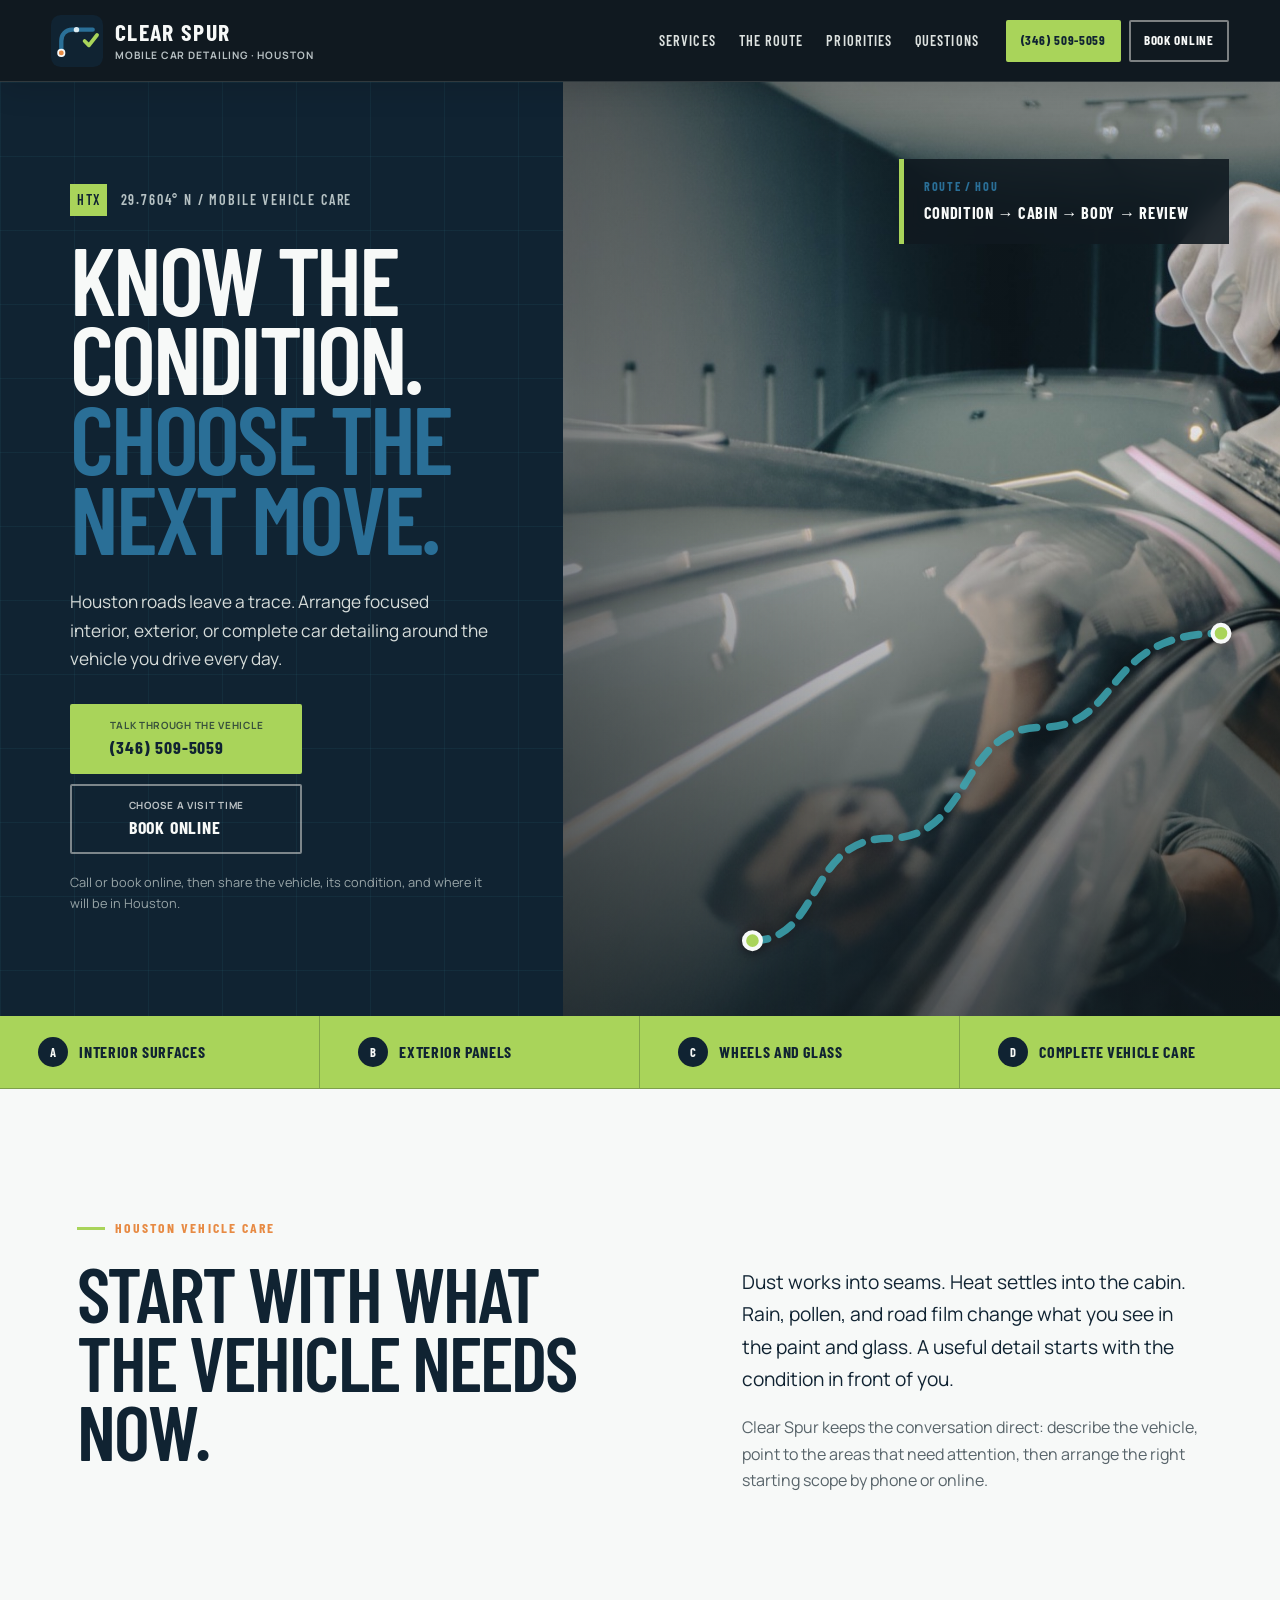
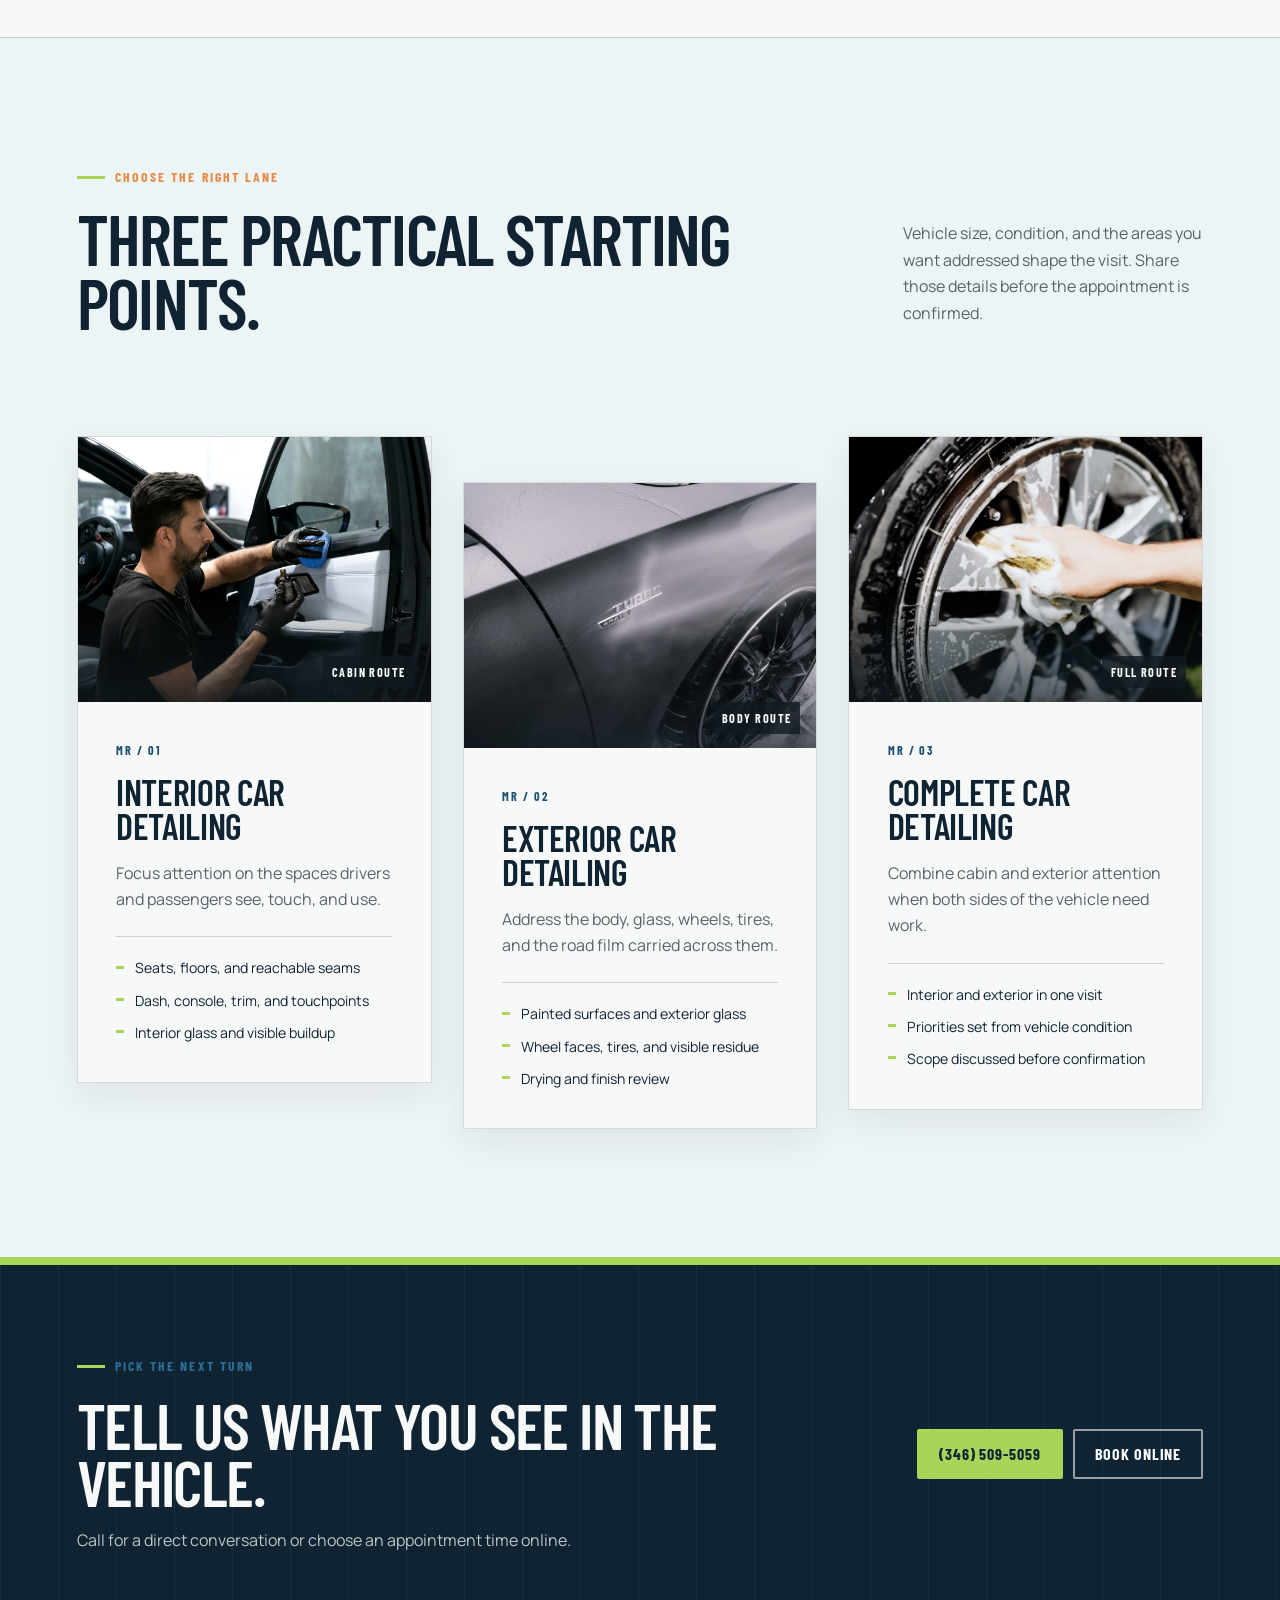
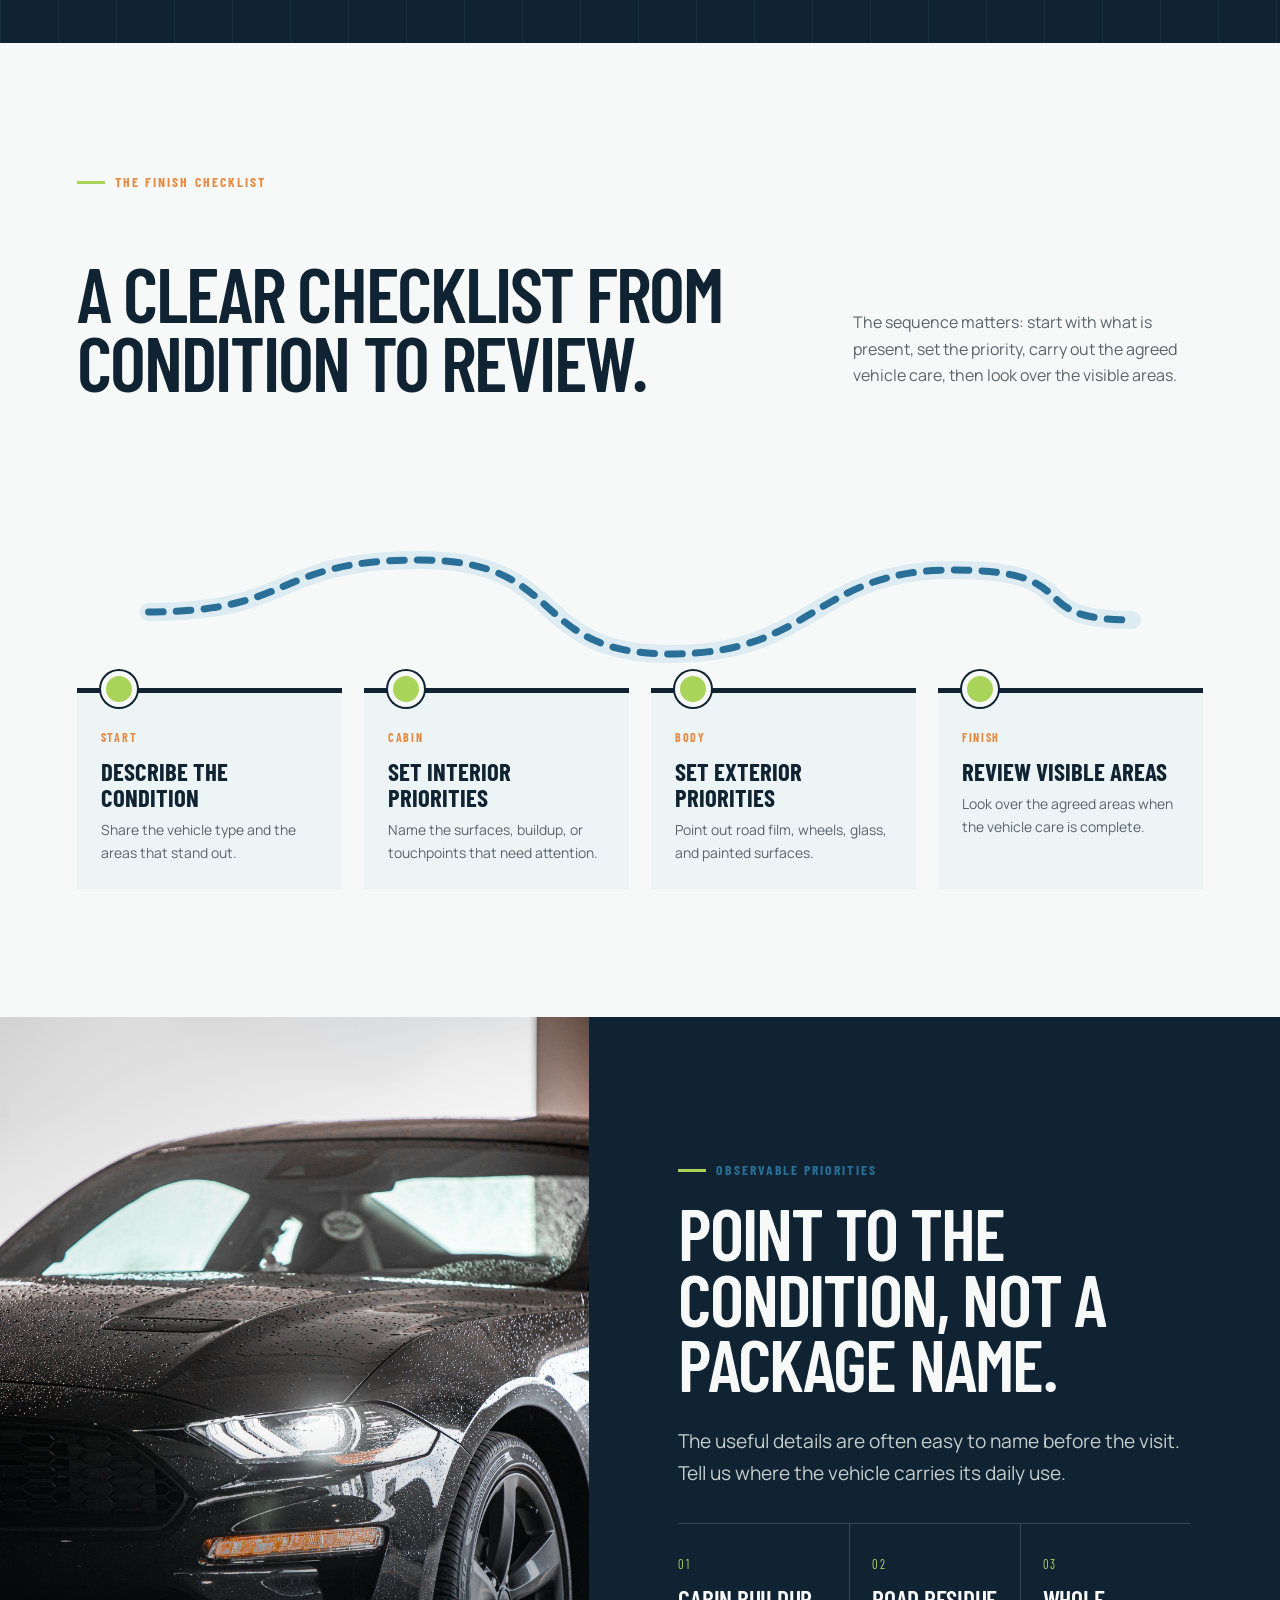
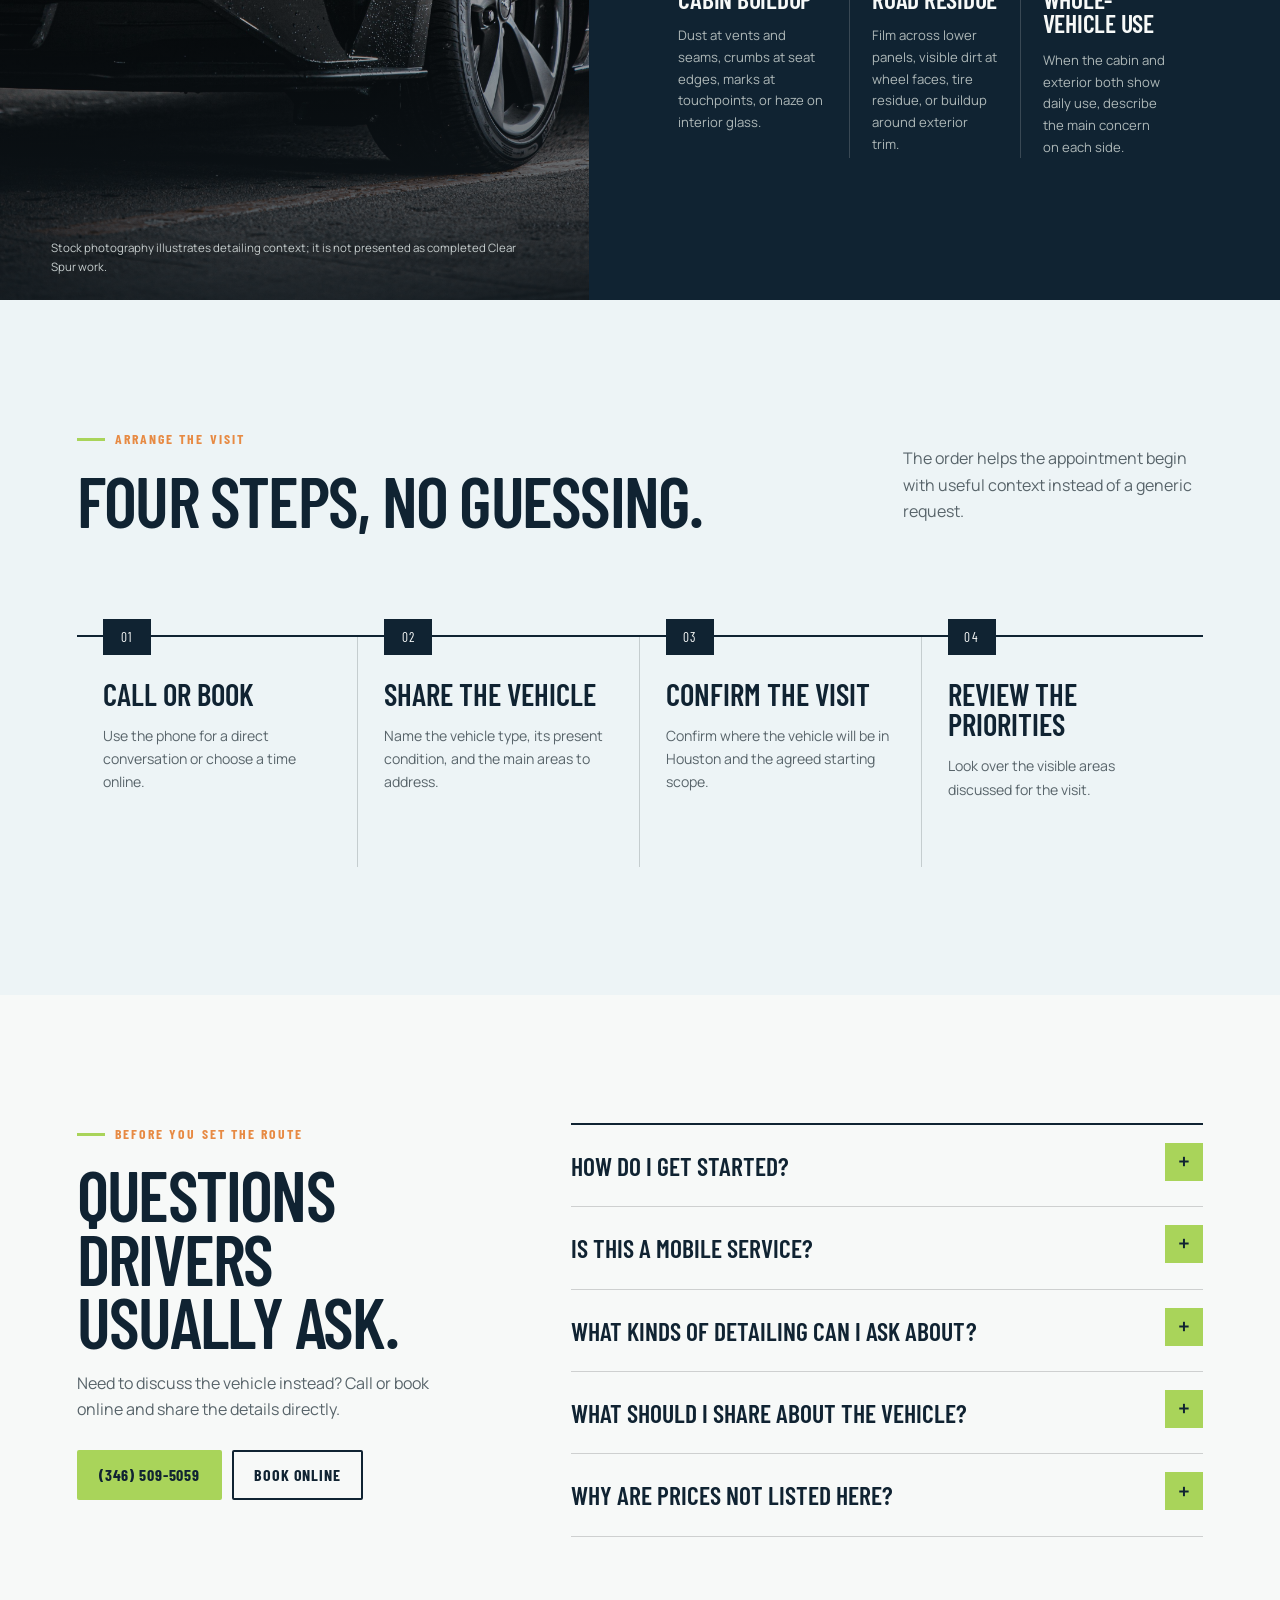
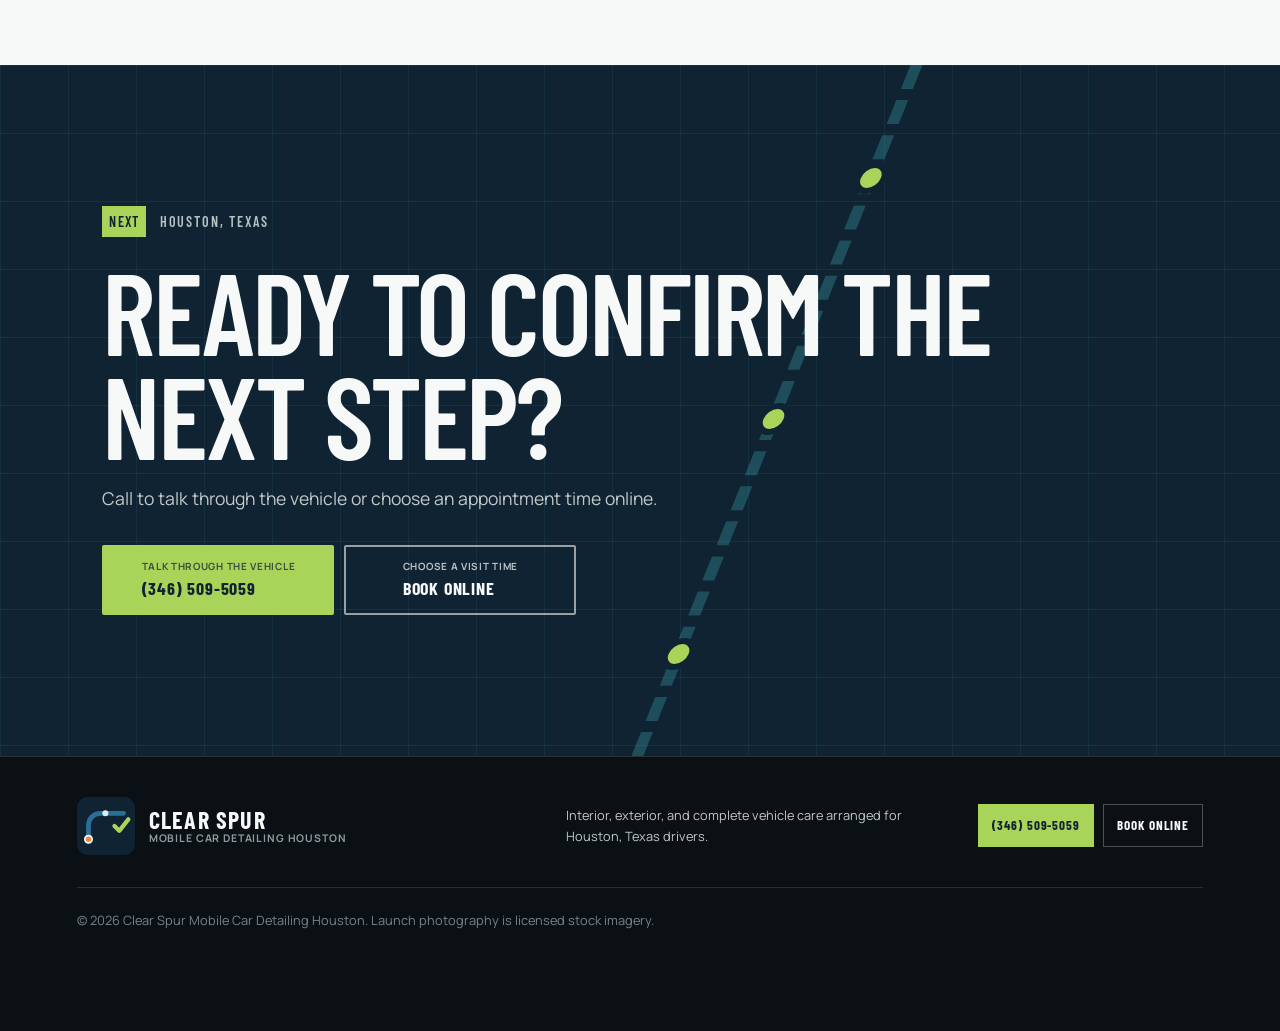
==== commit 75c6c731: "feat: add business phone" ====
--- a/index.html
+++ b/index.html
@@ -68,7 +68,7 @@
       <a href="#priorities">Priorities</a>
       <a href="#questions">Questions</a>
       <div class="nav-actions">
-        <a class="button button-call button-small" href="#contact" aria-disabled="true">Phone pending</a>
+        <a class="button button-call button-small" href="tel:+13465095059">(346) 509-5059</a>
         <a class="button button-book button-small" href="https://cal.com/sumitdatta/auto-detail-service">Book online</a>
       </div>
     </nav>
@@ -81,9 +81,9 @@
         <h1>Know the condition. <em>Choose the next move.</em></h1>
         <p class="hero-lede">Houston roads leave a trace. Arrange focused interior, exterior, or complete car detailing around the vehicle you drive every day.</p>
         <div class="action-pair hero-actions">
-          <a class="button button-call button-large" href="#contact" aria-disabled="true">
+          <a class="button button-call button-large" href="tel:+13465095059">
             <span>Talk through the vehicle</span>
-            <strong>Phone pending</strong>
+            <strong>(346) 509-5059</strong>
           </a>
           <a class="button button-book button-large" href="https://cal.com/sumitdatta/auto-detail-service">
             <span>Choose a visit time</span>
@@ -195,7 +195,7 @@
         <p>Call for a direct conversation or choose an appointment time online.</p>
       </div>
       <div class="action-pair">
-        <a class="button button-call" href="#contact" aria-disabled="true">Phone pending</a>
+        <a class="button button-call" href="tel:+13465095059">(346) 509-5059</a>
         <a class="button button-book button-book-light" href="https://cal.com/sumitdatta/auto-detail-service">Book online</a>
       </div>
     </section>
@@ -288,14 +288,14 @@
         <h2 id="questions-title">Questions drivers usually ask.</h2>
         <p>Need to discuss the vehicle instead? Call or book online and share the details directly.</p>
         <div class="action-pair questions-actions">
-          <a class="button button-call" href="#contact" aria-disabled="true">Phone pending</a>
+          <a class="button button-call" href="tel:+13465095059">(346) 509-5059</a>
           <a class="button button-book button-book-dark" href="https://cal.com/sumitdatta/auto-detail-service">Book online</a>
         </div>
       </div>
       <div class="faq-list">
         <details>
           <summary>How do I get started?</summary>
-          <p>Phone pending or book online. Share the vehicle type, its condition, the areas that need attention, and where it will be in Houston.</p>
+          <p>Call (346) 509-5059 or book online. Share the vehicle type, its condition, the areas that need attention, and where it will be in Houston.</p>
         </details>
         <details>
           <summary>Is this a mobile service?</summary>
@@ -324,9 +324,9 @@
       <h2>Ready to confirm the next step?</h2>
       <p>Call to talk through the vehicle or choose an appointment time online.</p>
       <div class="action-pair final-actions">
-        <a class="button button-call button-large" href="#contact" aria-disabled="true">
+        <a class="button button-call button-large" href="tel:+13465095059">
           <span>Talk through the vehicle</span>
-          <strong>Phone pending</strong>
+          <strong>(346) 509-5059</strong>
         </a>
         <a class="button button-book button-book-light button-large" href="https://cal.com/sumitdatta/auto-detail-service">
           <span>Choose a visit time</span>
@@ -343,14 +343,14 @@
     </div>
     <p>Interior, exterior, and complete vehicle care arranged for Houston, Texas drivers.</p>
     <div class="footer-actions">
-      <a href="#contact" aria-disabled="true">Phone pending</a>
+      <a href="tel:+13465095059">(346) 509-5059</a>
       <a href="https://cal.com/sumitdatta/auto-detail-service">Book online</a>
     </div>
     <p class="footer-fine">© <span data-year>2026</span> Clear Spur Mobile Car Detailing Houston. Launch photography is licensed stock imagery.</p>
   </footer>
 
   <div class="mobile-action-bar" aria-label="Contact options">
-    <a href="#contact" aria-disabled="true"><span>Call</span><strong>Phone pending</strong></a>
+    <a href="tel:+13465095059"><span>Call</span><strong>(346) 509-5059</strong></a>
     <a href="https://cal.com/sumitdatta/auto-detail-service"><span>Schedule</span><strong>Book online</strong></a>
   </div>
 
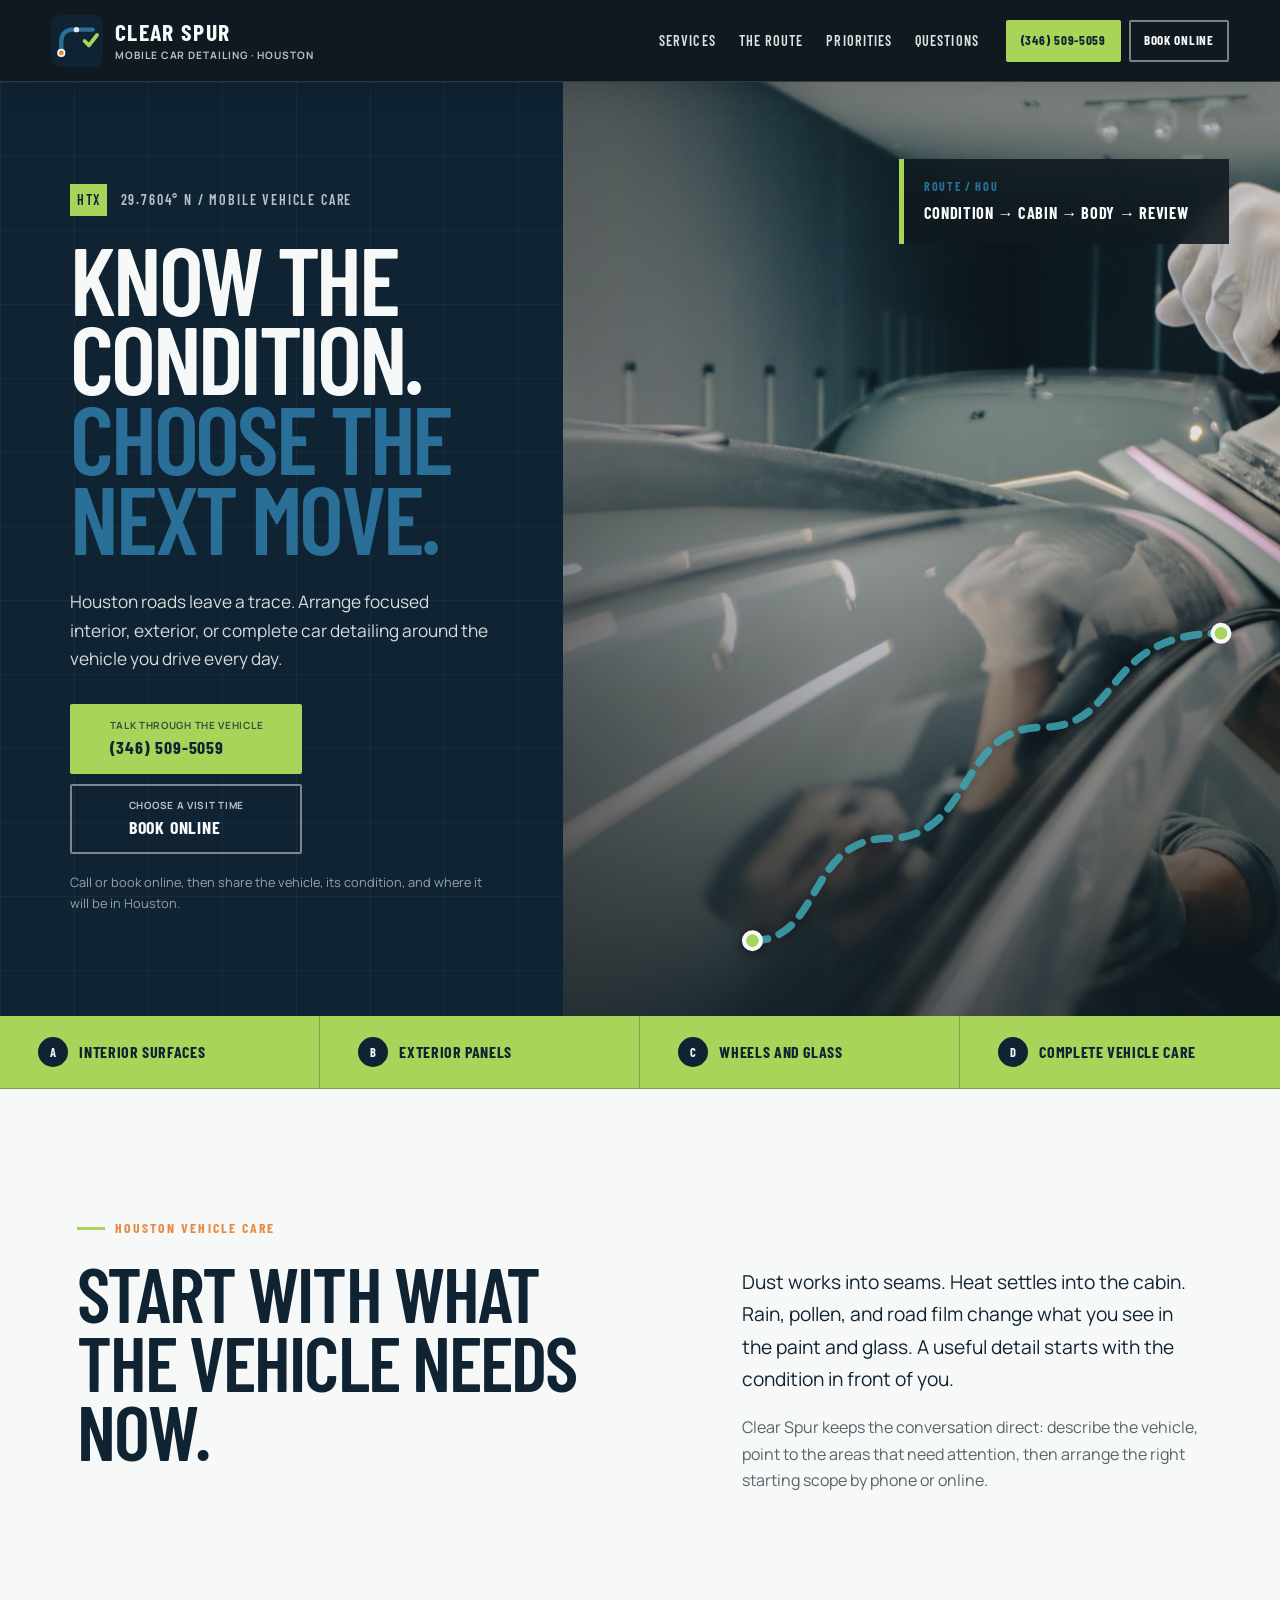
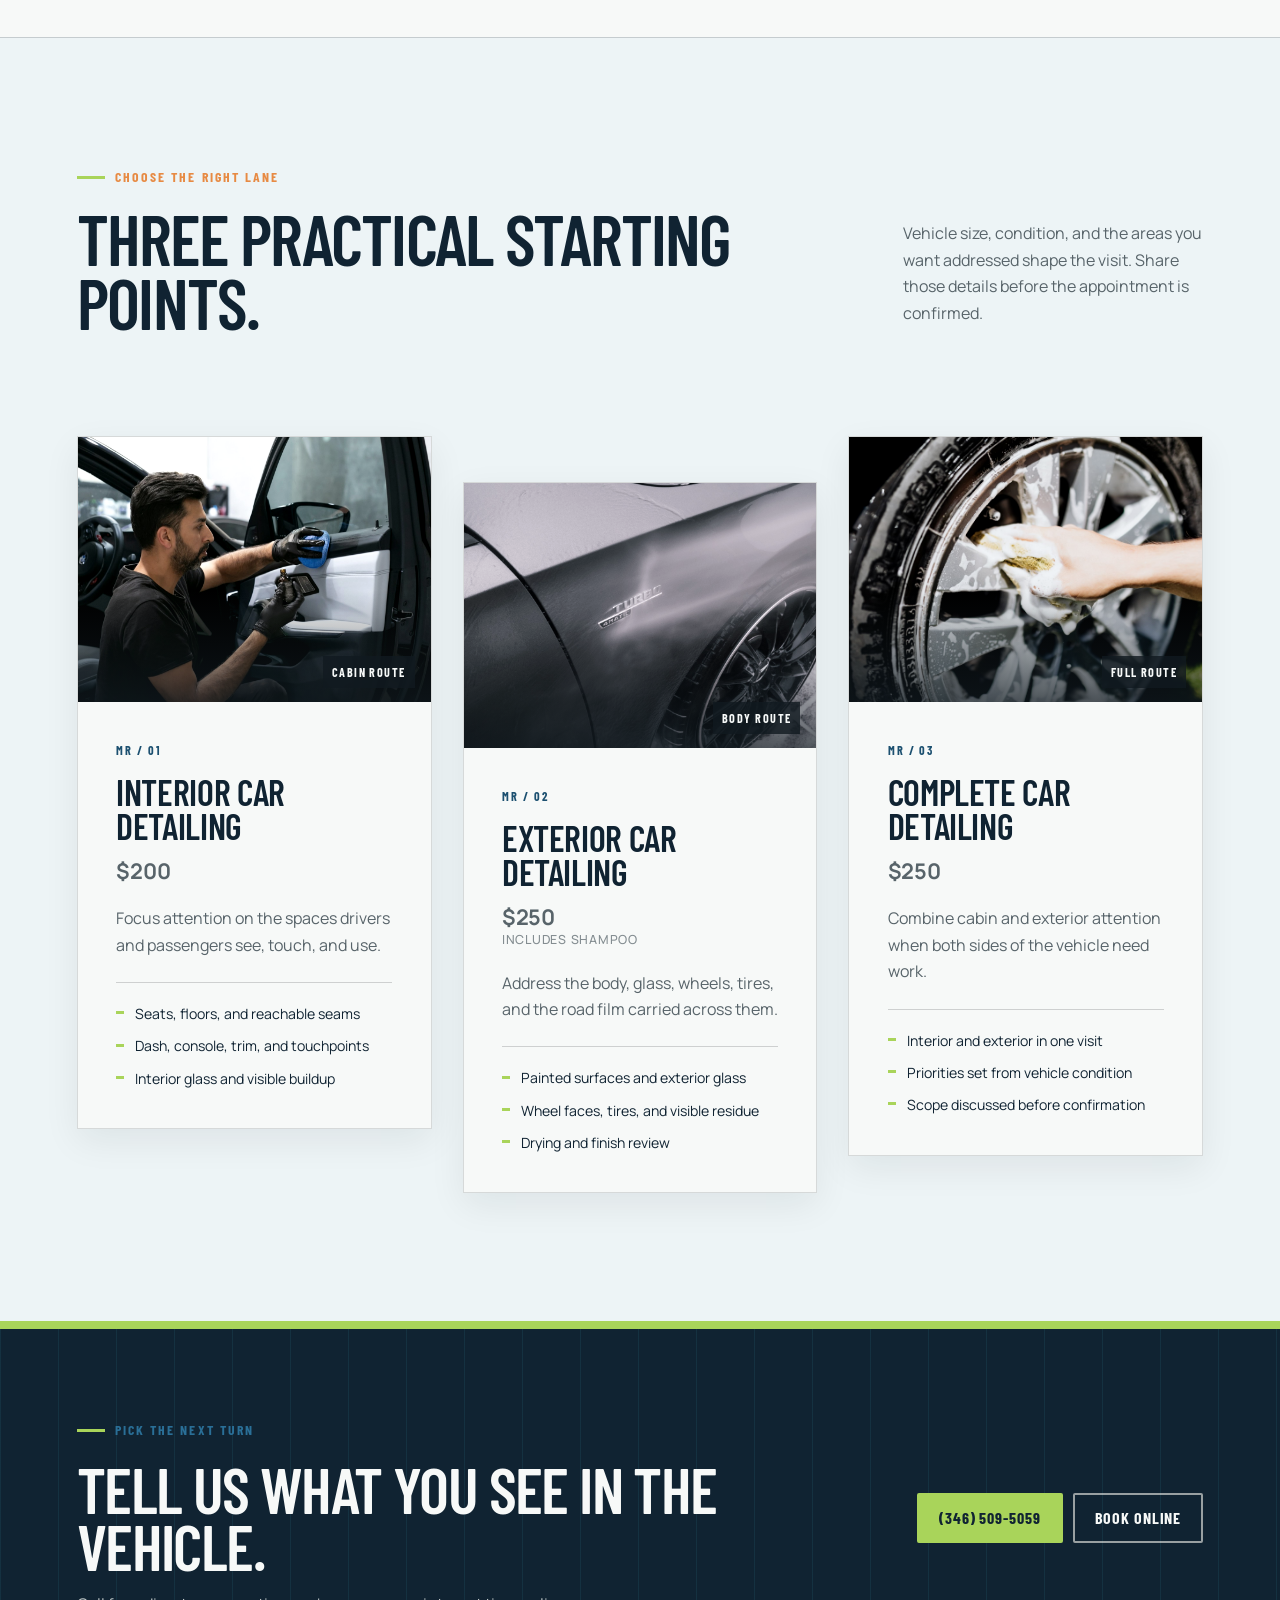
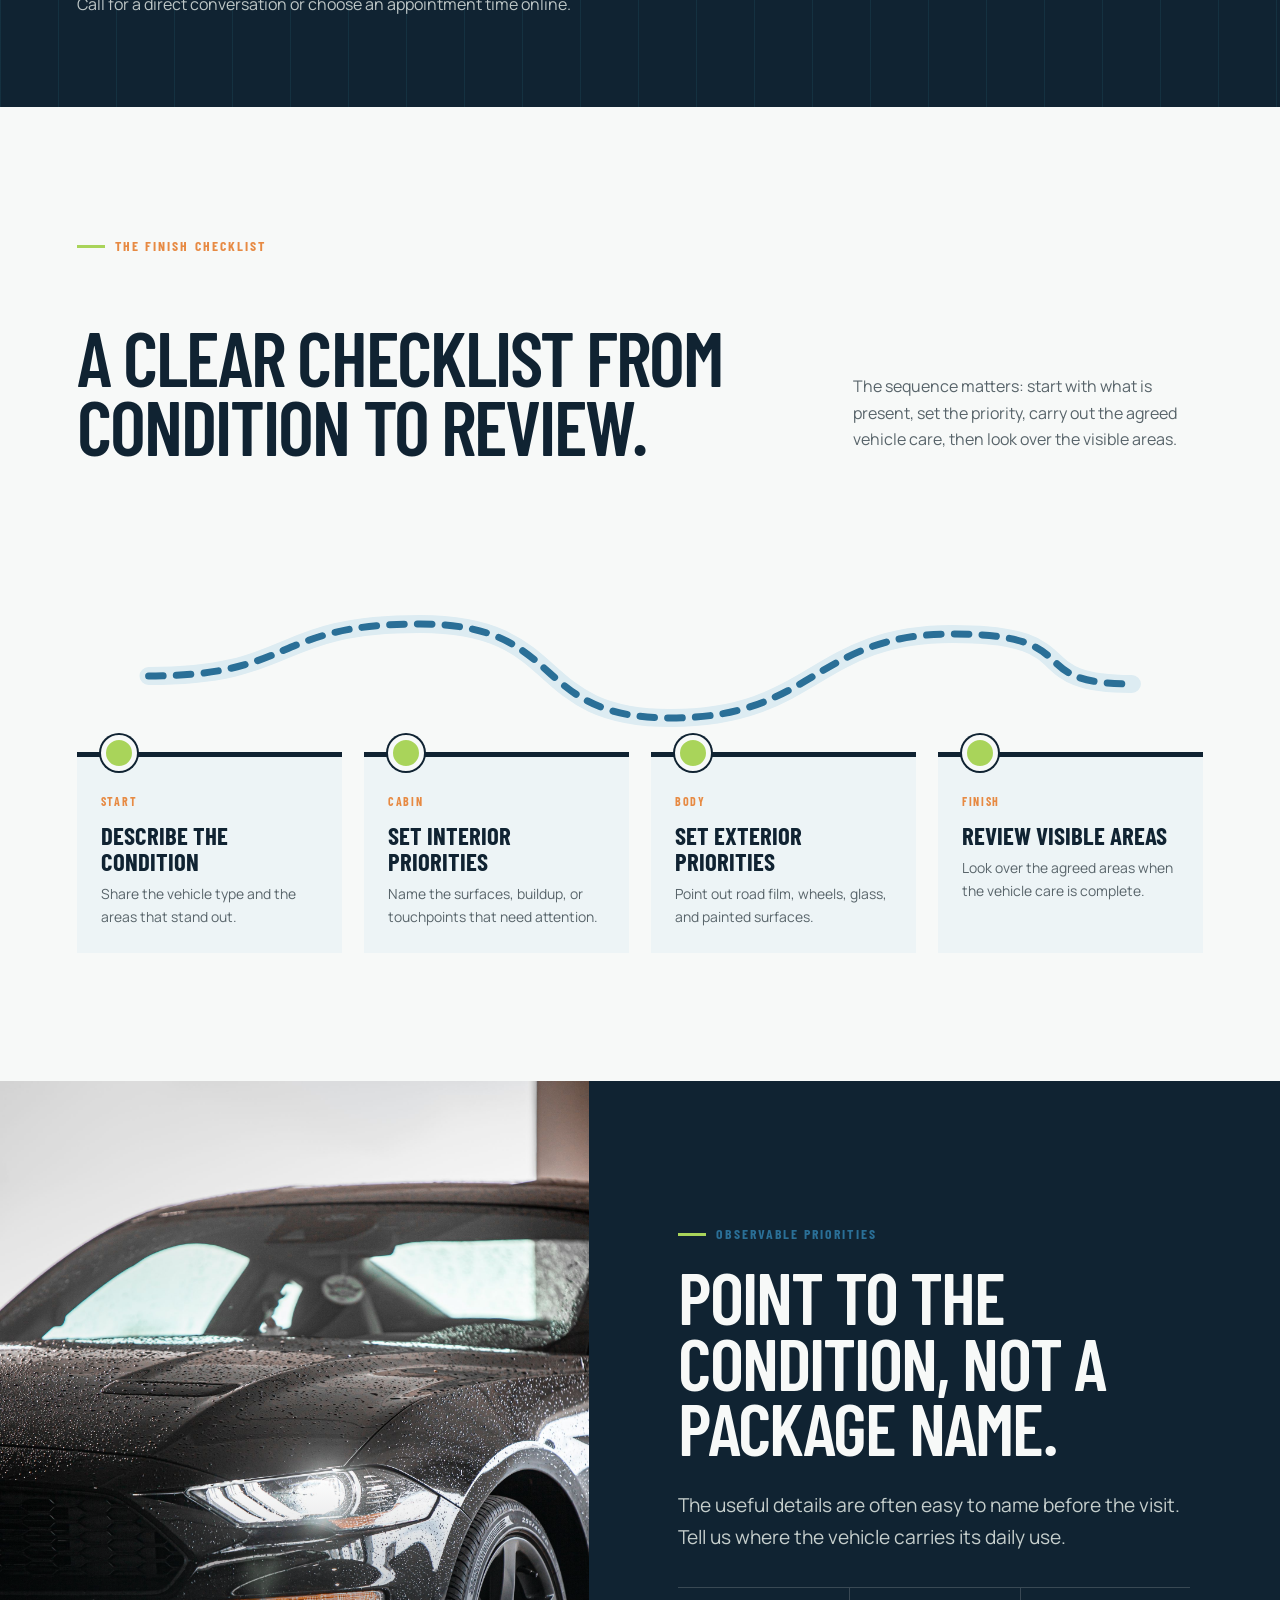
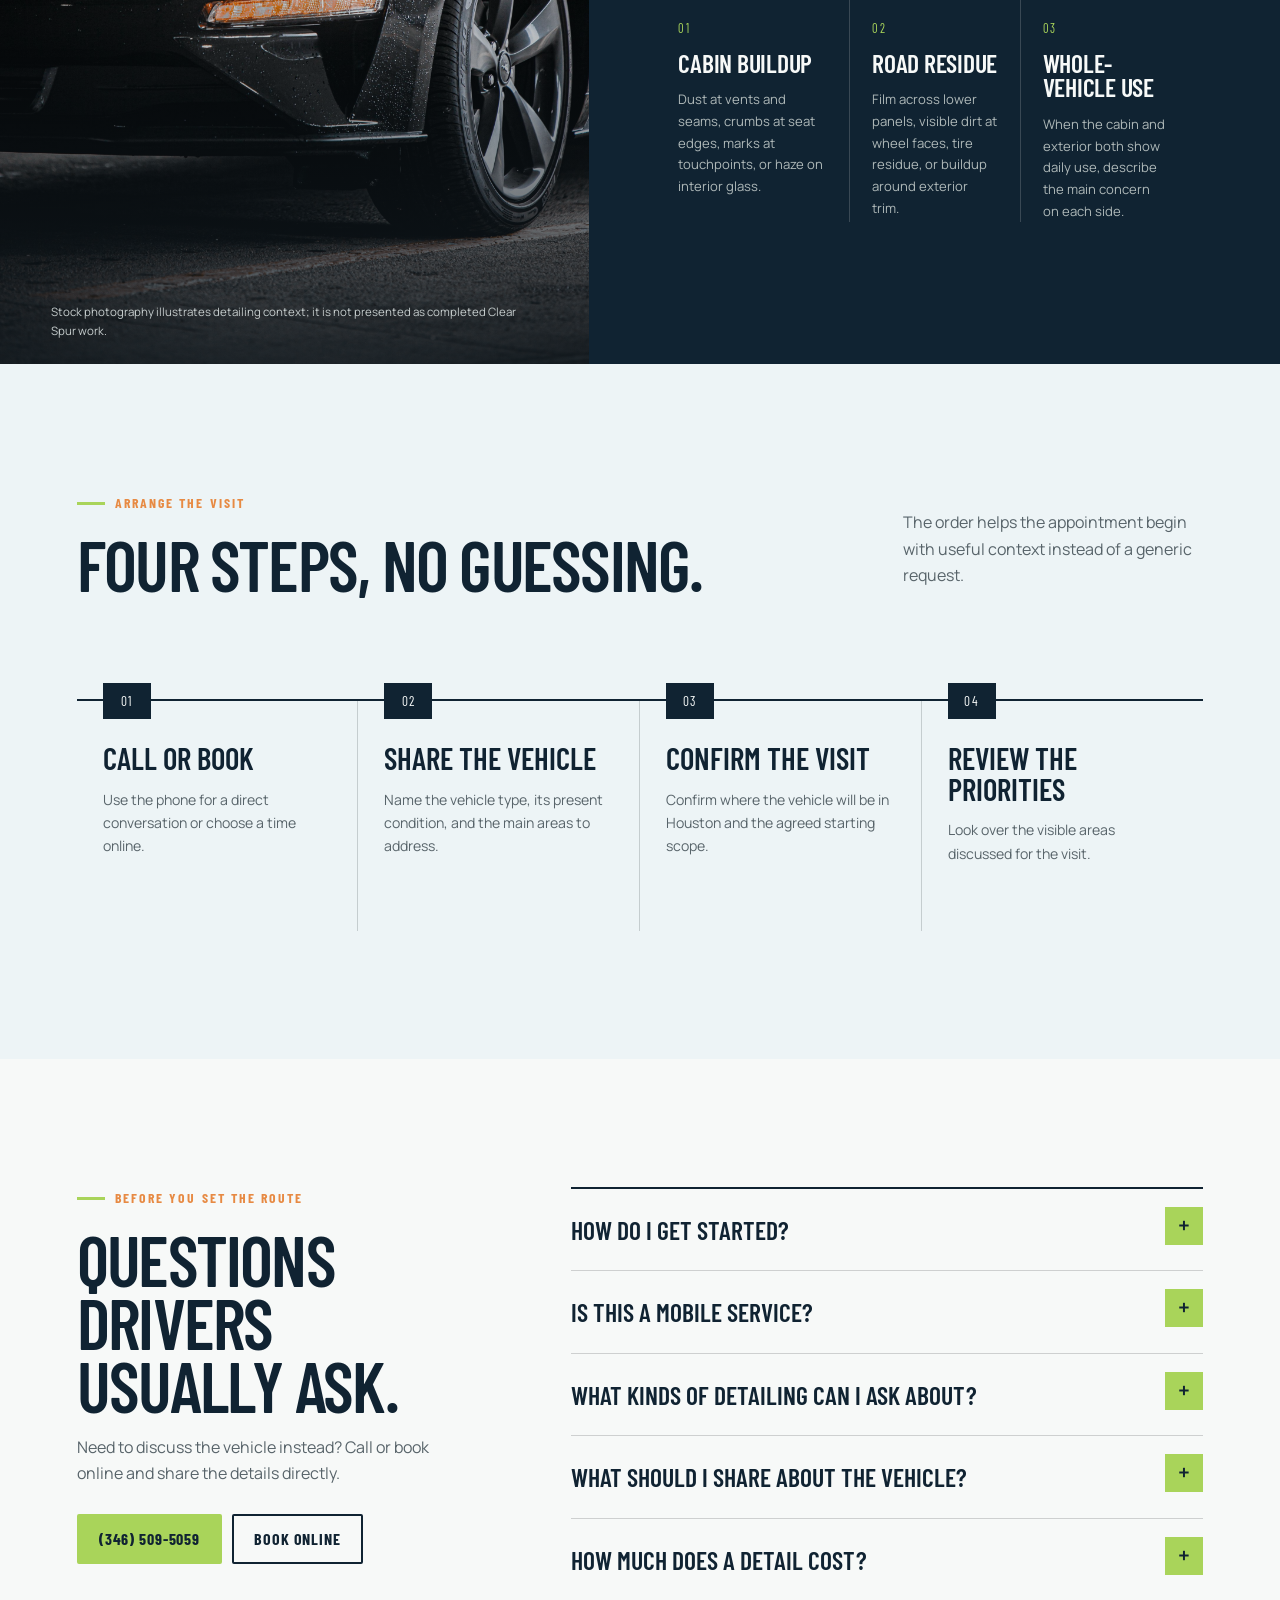
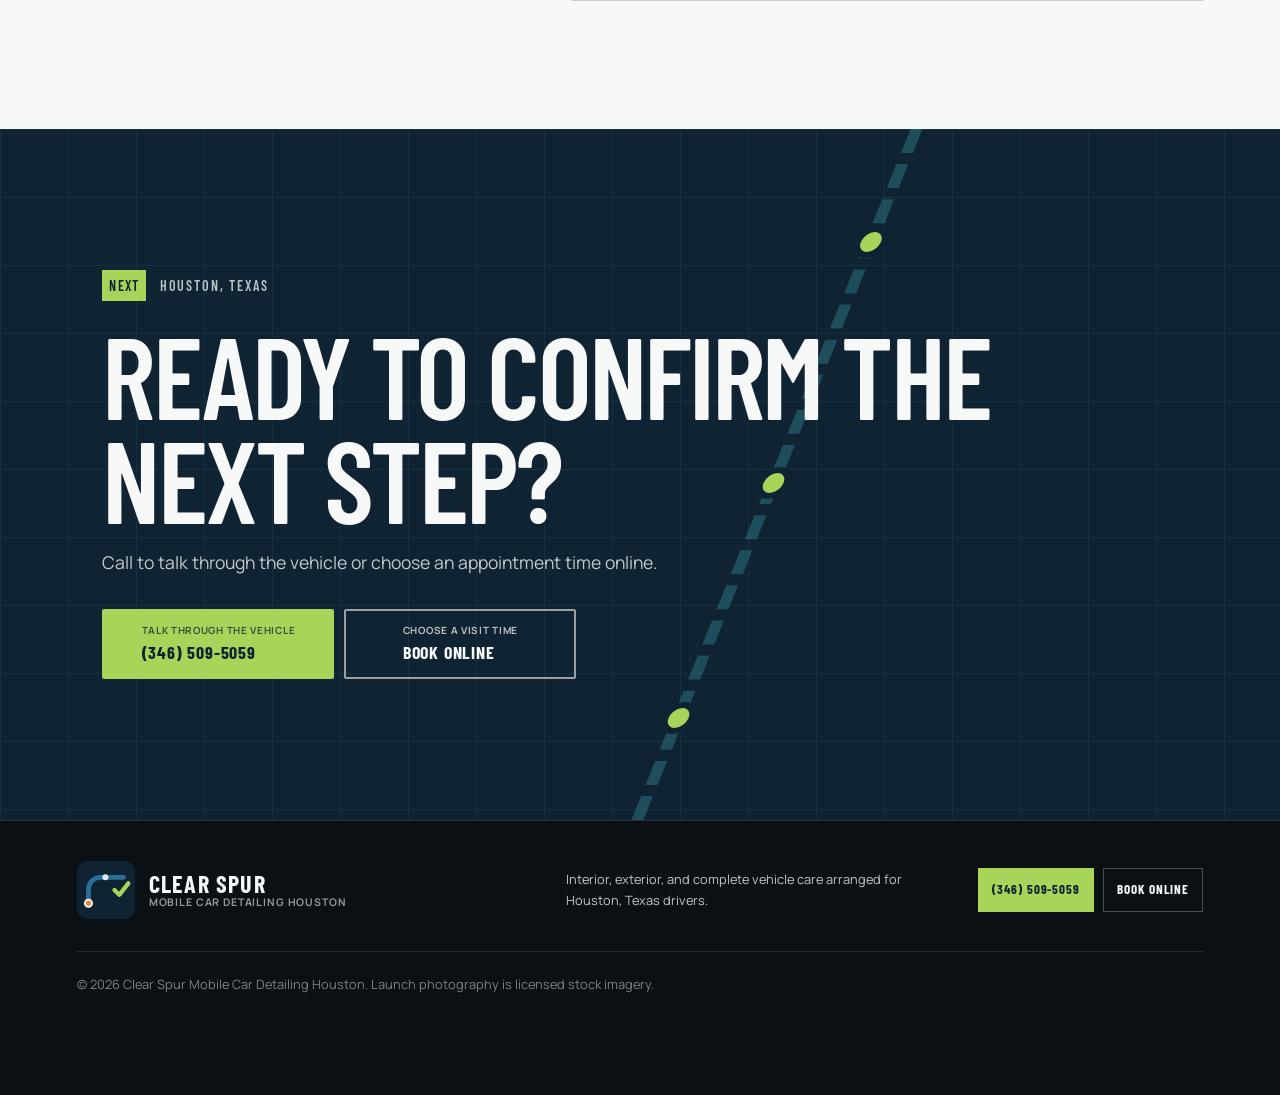
==== commit 40e592c2: "feat: add service pricing to site Interior $200, exterior $250 with shampoo, complete $250. Adds pri" ====
--- a/index.html
+++ b/index.html
@@ -37,11 +37,36 @@
       "@type": "OfferCatalog",
       "name": "Car detailing services",
       "itemListElement": [
-        {"@type": "Offer", "itemOffered": {"@type": "Service", "name": "Interior car detailing"}},
-        {"@type": "Offer", "itemOffered": {"@type": "Service", "name": "Exterior car detailing"}},
-        {"@type": "Offer", "itemOffered": {"@type": "Service", "name": "Complete car detailing"}}
+        {
+          "@type": "Offer",
+          "itemOffered": {
+            "@type": "Service",
+            "name": "Interior car detailing"
+          },
+          "price": "200",
+          "priceCurrency": "USD"
+        },
+        {
+          "@type": "Offer",
+          "itemOffered": {
+            "@type": "Service",
+            "name": "Exterior car detailing"
+          },
+          "price": "250",
+          "priceCurrency": "USD"
+        },
+        {
+          "@type": "Offer",
+          "itemOffered": {
+            "@type": "Service",
+            "name": "Complete car detailing"
+          },
+          "price": "250",
+          "priceCurrency": "USD"
+        }
       ]
-    }
+    },
+    "priceRange": "$200-$250"
   }
   </script>
 </head>
@@ -143,6 +168,7 @@
           <div class="service-content">
             <p class="service-code">MR / 01</p>
             <h3>Interior car detailing</h3>
+            <p class="service-price">$200</p>
             <p>Focus attention on the spaces drivers and passengers see, touch, and use.</p>
             <ul>
               <li>Seats, floors, and reachable seams</li>
@@ -160,6 +186,7 @@
           <div class="service-content">
             <p class="service-code">MR / 02</p>
             <h3>Exterior car detailing</h3>
+            <p class="service-price">$250<span>Includes shampoo</span></p>
             <p>Address the body, glass, wheels, tires, and the road film carried across them.</p>
             <ul>
               <li>Painted surfaces and exterior glass</li>
@@ -177,6 +204,7 @@
           <div class="service-content">
             <p class="service-code">MR / 03</p>
             <h3>Complete car detailing</h3>
+            <p class="service-price">$250</p>
             <p>Combine cabin and exterior attention when both sides of the vehicle need work.</p>
             <ul>
               <li>Interior and exterior in one visit</li>
@@ -310,8 +338,8 @@
           <p>Share the vehicle type, what you can see now, any areas that need focused attention, and where the vehicle will be for the visit.</p>
         </details>
         <details>
-          <summary>Why are prices not listed here?</summary>
-          <p>Vehicle size, condition, and the requested scope vary. Discuss the vehicle by phone or through the booking path before the visit is confirmed.</p>
+          <summary>How much does a detail cost?</summary>
+          <p>Interior car detailing starts at $200. Exterior car detailing is $250 and includes shampoo. Complete car detailing is $250. Vehicle size and condition can affect the final scope, so confirm the details when you call or book.</p>
         </details>
       </div>
     </section>
--- a/styles.css
+++ b/styles.css
@@ -1667,3 +1667,21 @@
     animation-iteration-count: 1 !important;
   }
 }
+
+.service-price {
+  margin-top: 0.9rem;
+  font-size: 1.35rem;
+  font-weight: 700;
+  letter-spacing: -0.01em;
+  line-height: 1.2;
+}
+
+.service-price span {
+  display: block;
+  margin-top: 0.2rem;
+  font-size: 0.78rem;
+  font-weight: 500;
+  letter-spacing: 0.06em;
+  text-transform: uppercase;
+  opacity: 0.72;
+}
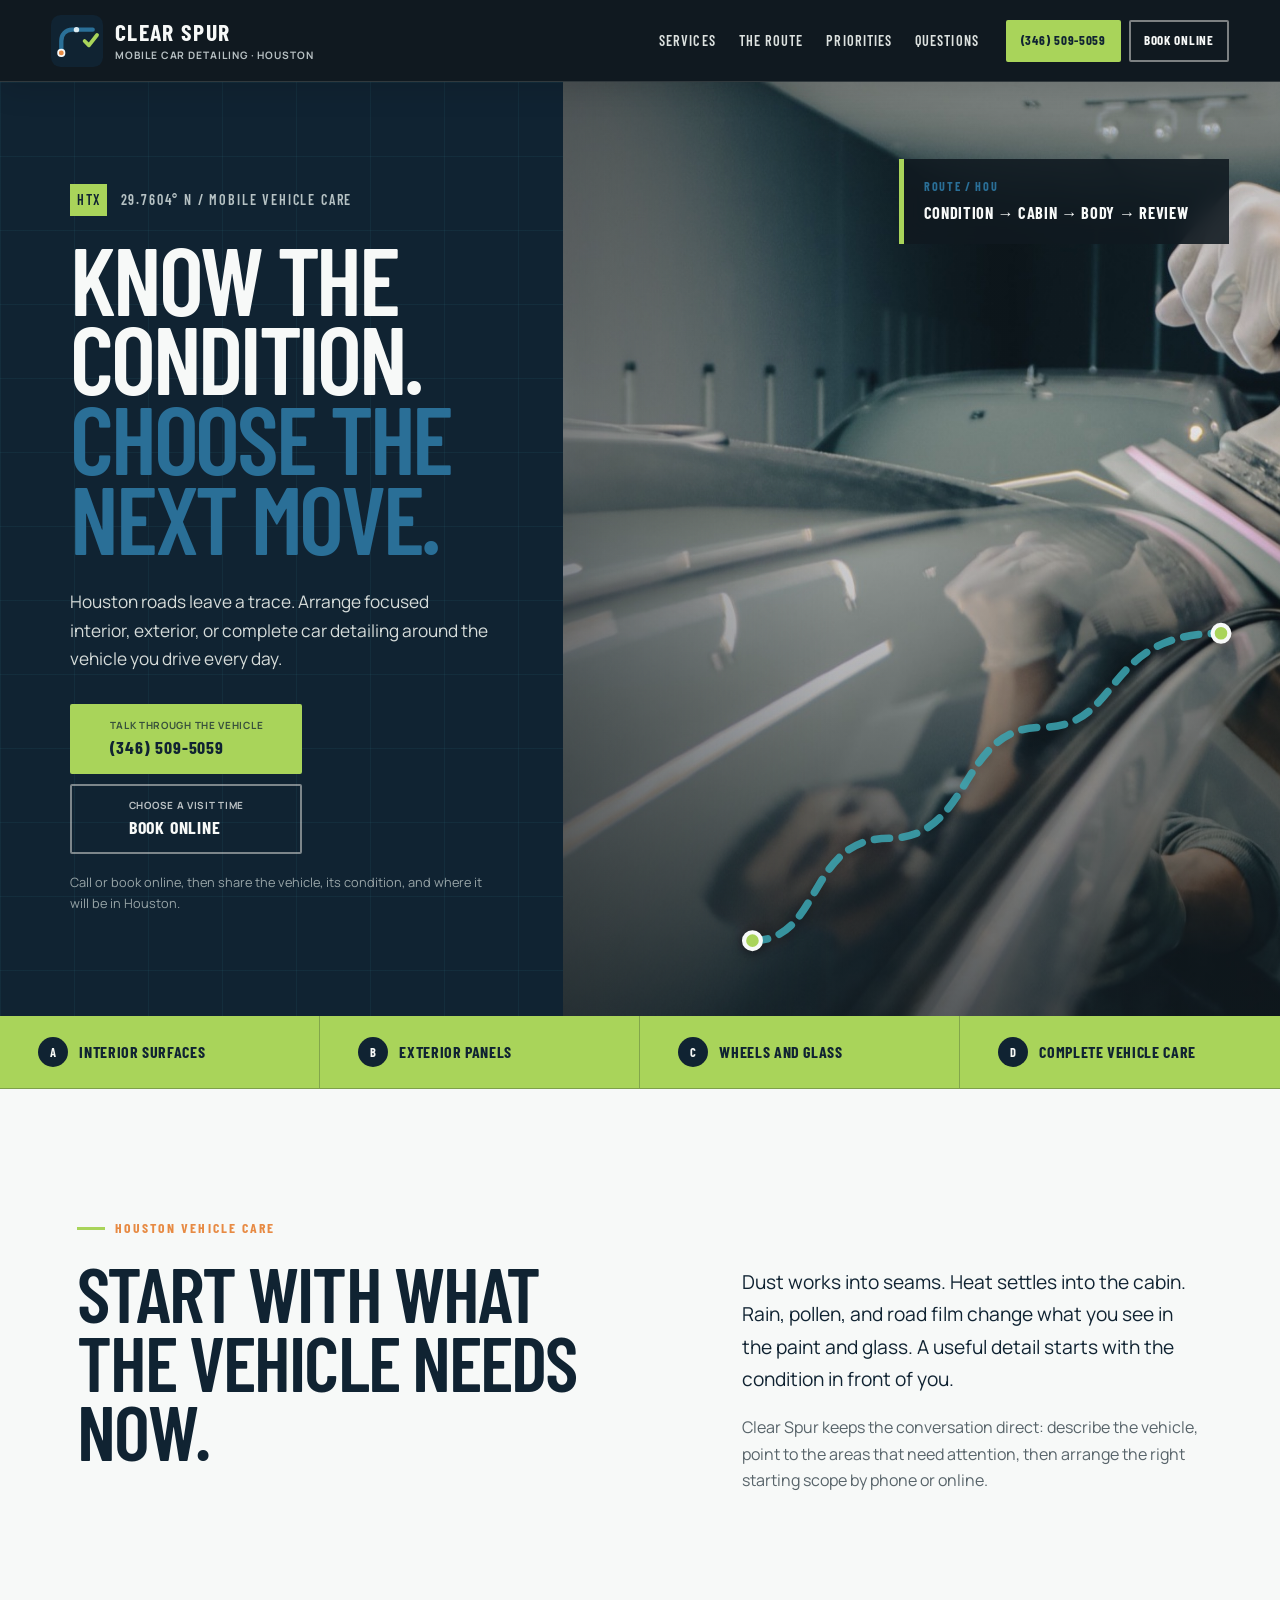
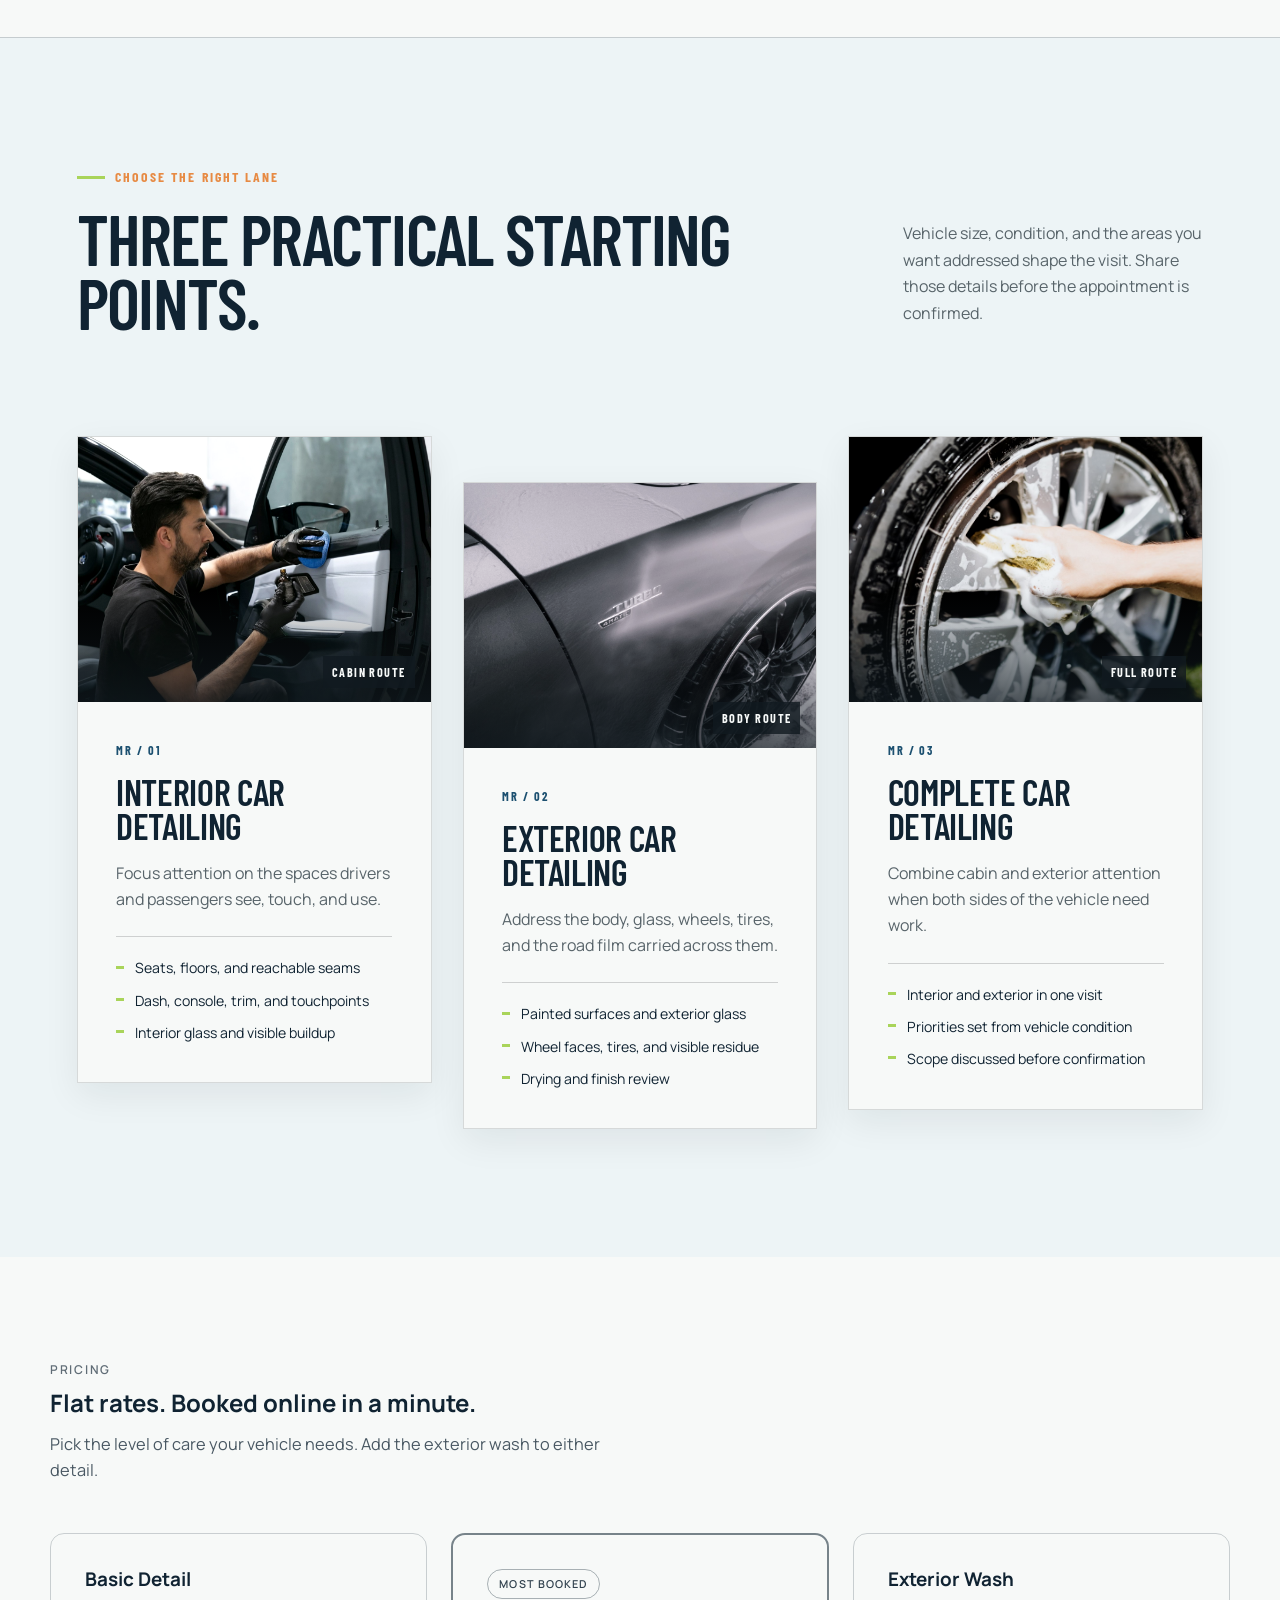
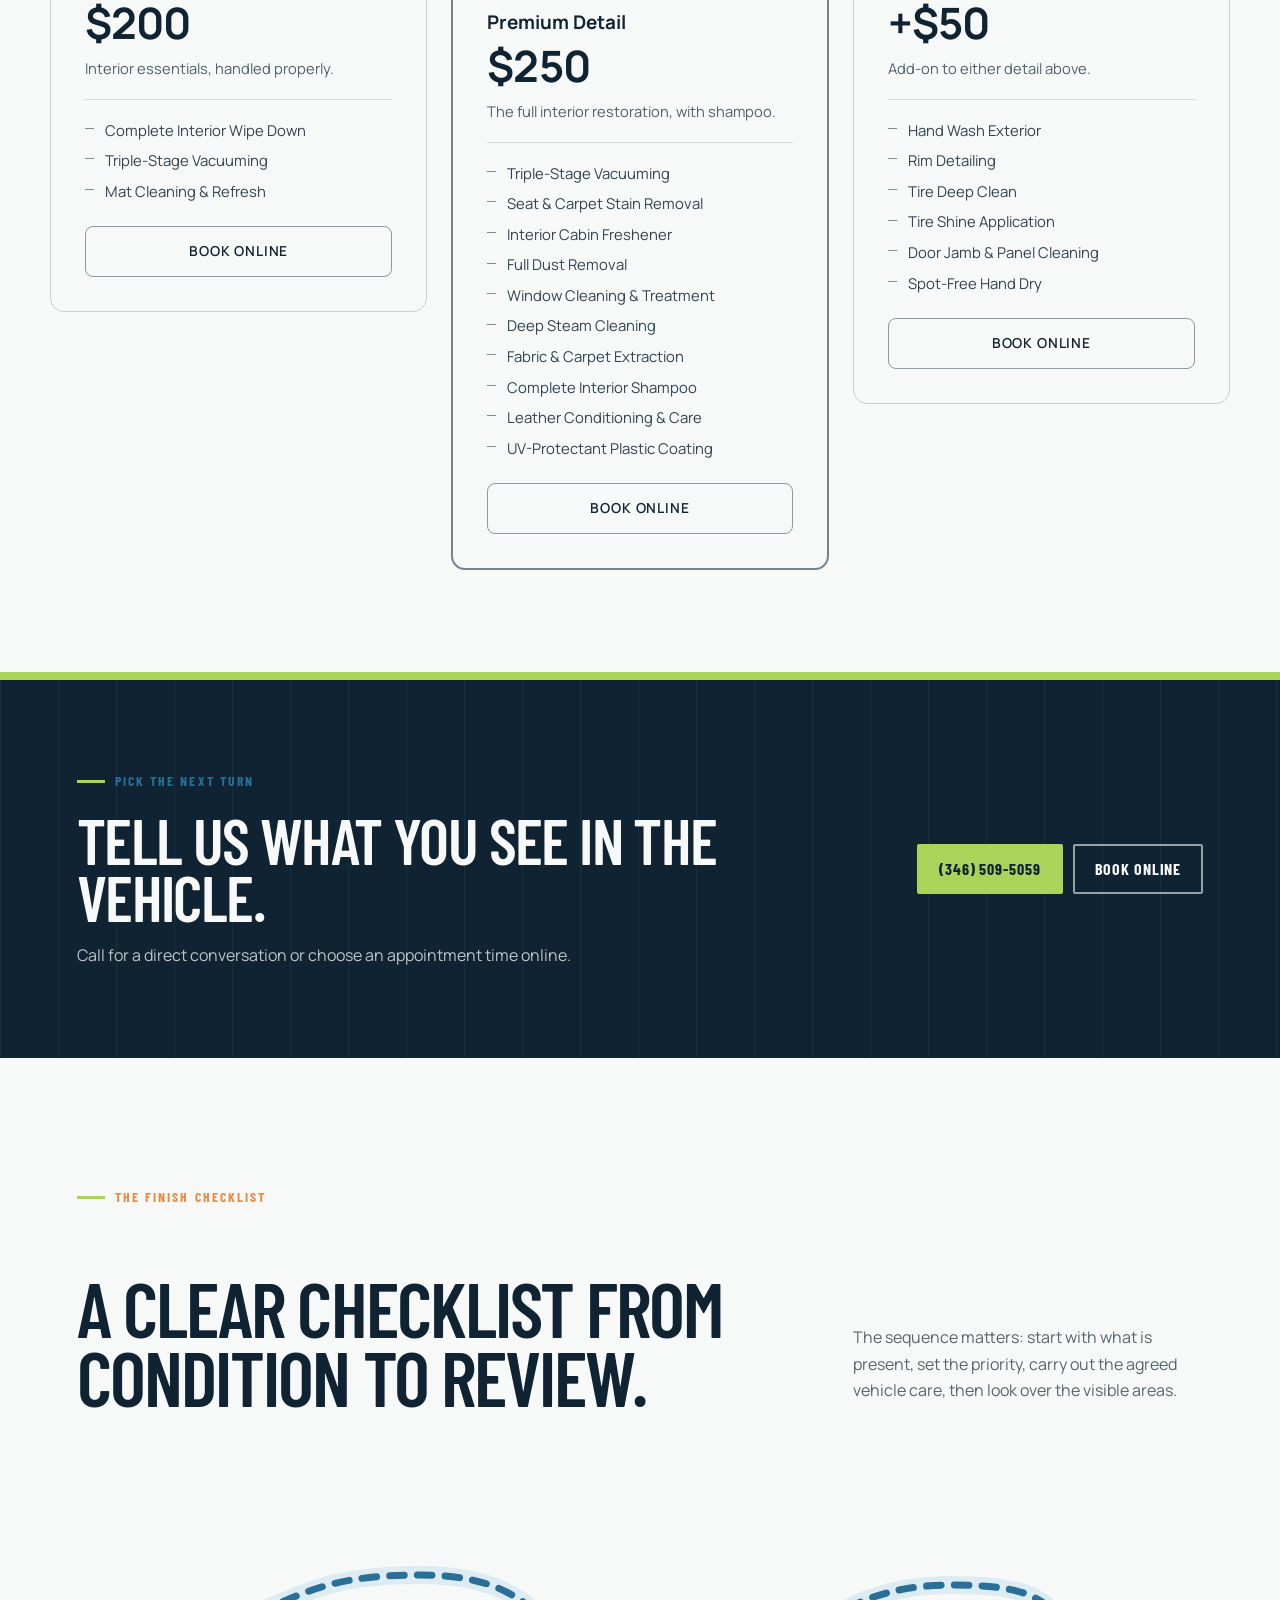
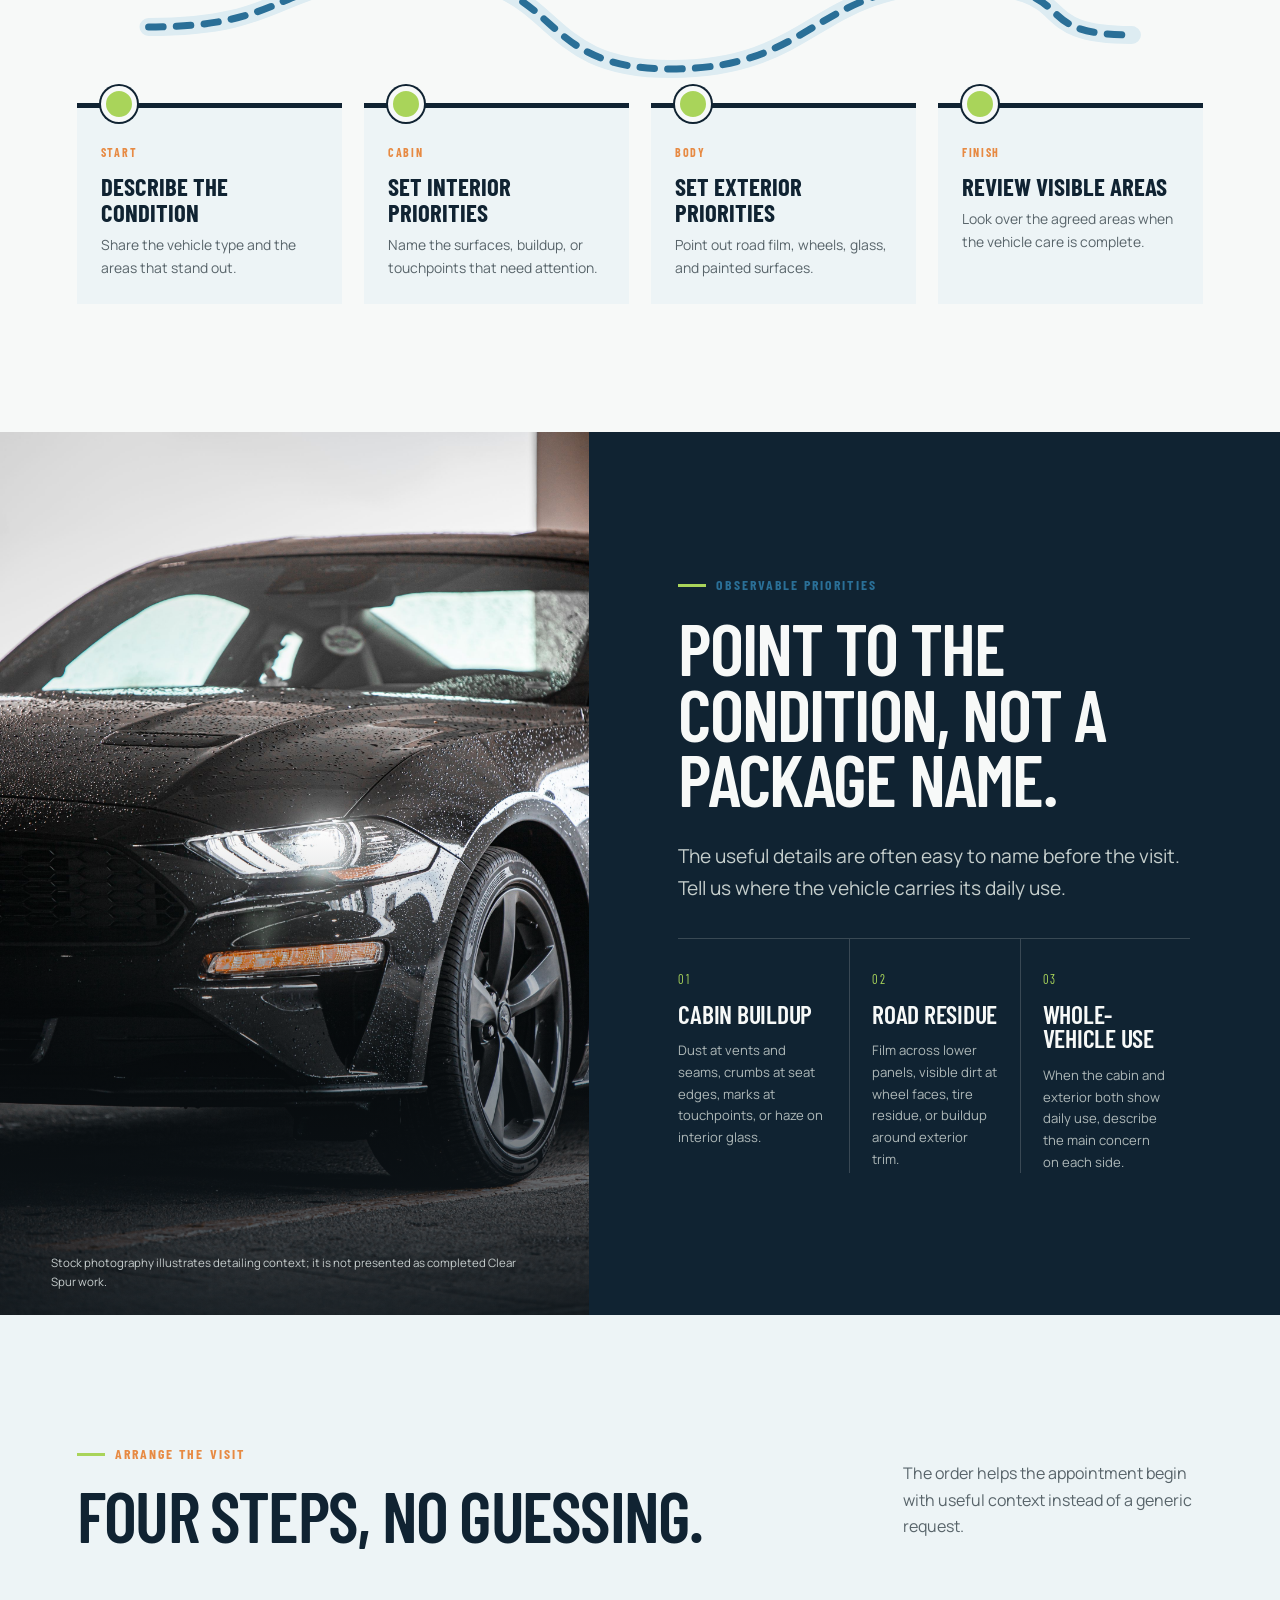
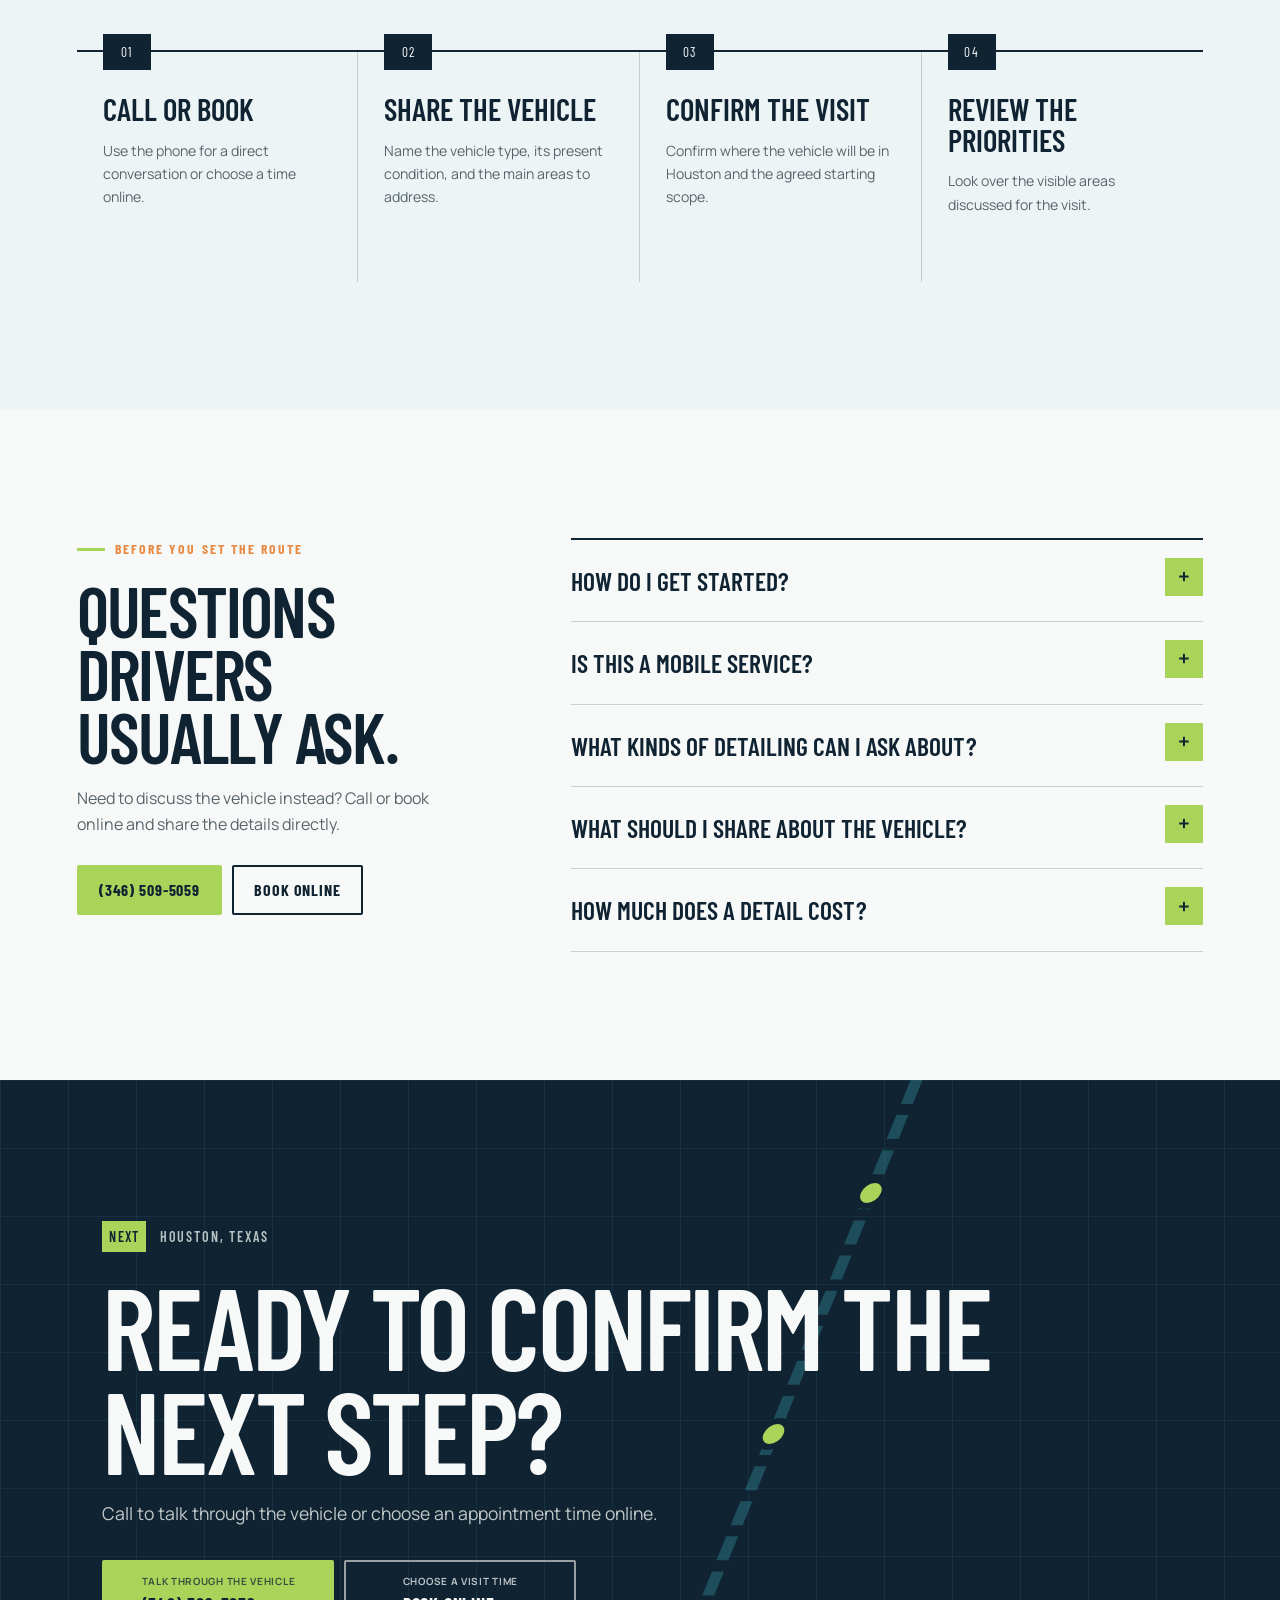
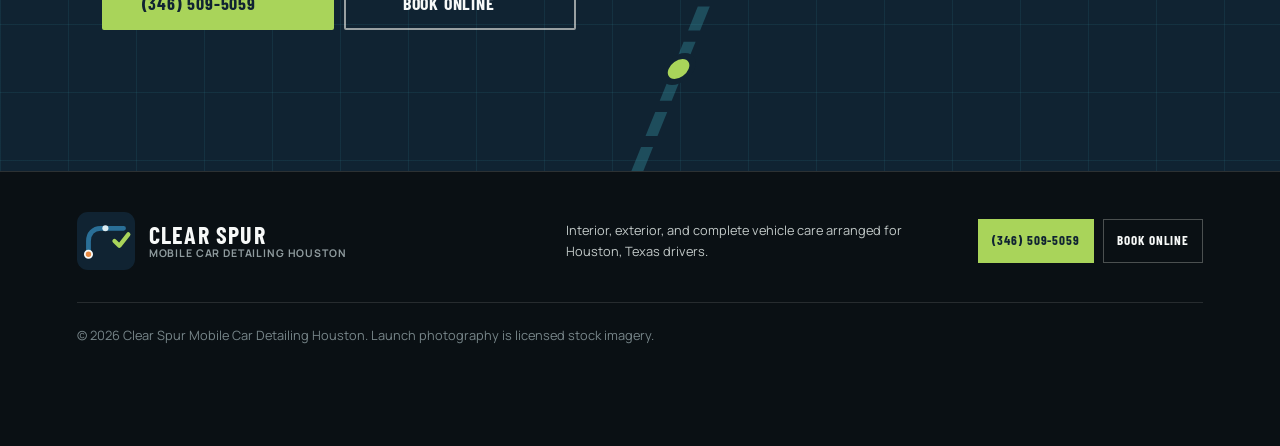
==== commit c319168f: "feat: replace pricing with the standard rate grid Basic Detail $200, Premium Detail $250 including s" ====
--- a/index.html
+++ b/index.html
@@ -42,31 +42,63 @@
           "itemOffered": {
             "@type": "Service",
             "name": "Interior car detailing"
-          },
-          "price": "200",
-          "priceCurrency": "USD"
+          }
         },
         {
           "@type": "Offer",
           "itemOffered": {
             "@type": "Service",
             "name": "Exterior car detailing"
-          },
-          "price": "250",
-          "priceCurrency": "USD"
+          }
         },
         {
           "@type": "Offer",
           "itemOffered": {
             "@type": "Service",
             "name": "Complete car detailing"
-          },
-          "price": "250",
-          "priceCurrency": "USD"
+          }
         }
       ]
     },
-    "priceRange": "$200-$250"
+    "priceRange": "$200-$250",
+    "makesOffer": [
+      {
+        "@type": "Offer",
+        "name": "Basic Detail",
+        "price": "200",
+        "priceCurrency": "USD",
+        "availability": "https://schema.org/InStock",
+        "itemOffered": {
+          "@type": "Service",
+          "name": "Basic Detail",
+          "description": "Interior essentials: complete interior wipe down, triple-stage vacuuming, and mat cleaning and refresh."
+        }
+      },
+      {
+        "@type": "Offer",
+        "name": "Premium Detail",
+        "price": "250",
+        "priceCurrency": "USD",
+        "availability": "https://schema.org/InStock",
+        "itemOffered": {
+          "@type": "Service",
+          "name": "Premium Detail",
+          "description": "The full interior restoration, including complete interior shampoo, deep steam cleaning, fabric and carpet extraction, and leather conditioning."
+        }
+      },
+      {
+        "@type": "Offer",
+        "name": "Exterior Wash",
+        "price": "50",
+        "priceCurrency": "USD",
+        "availability": "https://schema.org/InStock",
+        "itemOffered": {
+          "@type": "Service",
+          "name": "Exterior Wash",
+          "description": "Add-on exterior wash: hand wash, rim detailing, tire deep clean and shine, door jamb cleaning, and spot-free hand dry."
+        }
+      }
+    ]
   }
   </script>
 </head>
@@ -168,7 +200,6 @@
           <div class="service-content">
             <p class="service-code">MR / 01</p>
             <h3>Interior car detailing</h3>
-            <p class="service-price">$200</p>
             <p>Focus attention on the spaces drivers and passengers see, touch, and use.</p>
             <ul>
               <li>Seats, floors, and reachable seams</li>
@@ -186,7 +217,6 @@
           <div class="service-content">
             <p class="service-code">MR / 02</p>
             <h3>Exterior car detailing</h3>
-            <p class="service-price">$250<span>Includes shampoo</span></p>
             <p>Address the body, glass, wheels, tires, and the road film carried across them.</p>
             <ul>
               <li>Painted surfaces and exterior glass</li>
@@ -204,7 +234,6 @@
           <div class="service-content">
             <p class="service-code">MR / 03</p>
             <h3>Complete car detailing</h3>
-            <p class="service-price">$250</p>
             <p>Combine cabin and exterior attention when both sides of the vehicle need work.</p>
             <ul>
               <li>Interior and exterior in one visit</li>
@@ -215,6 +244,64 @@
         </article>
       </div>
     </section>
+
+    <section class="rates" id="pricing" aria-labelledby="pricing-title">
+      <div class="rates-shell">
+        <div class="rates-head">
+          <p class="rates-eyebrow">Pricing</p>
+          <h2 id="pricing-title">Flat rates. Booked online in a minute.</h2>
+          <p class="rates-intro">Pick the level of care your vehicle needs. Add the exterior wash to either detail.</p>
+        </div>
+
+        <div class="rate-grid">
+          <article class="rate-card">
+            <h3>Basic Detail</h3>
+            <p class="rate-figure">$200</p>
+            <p class="rate-note">Interior essentials, handled properly.</p>
+            <ul class="rate-list">
+              <li>Complete Interior Wipe Down</li>
+              <li>Triple-Stage Vacuuming</li>
+              <li>Mat Cleaning &amp; Refresh</li>
+            </ul>
+            <a class="rate-cta" href="https://cal.com/sumitdatta/auto-detail-service" target="_blank" rel="noopener">Book Online</a>
+          </article>
+          <article class="rate-card rate-card-featured">
+            <span class="rate-badge">Most booked</span>
+            <h3>Premium Detail</h3>
+            <p class="rate-figure">$250</p>
+            <p class="rate-note">The full interior restoration, with shampoo.</p>
+            <ul class="rate-list">
+              <li>Triple-Stage Vacuuming</li>
+              <li>Seat &amp; Carpet Stain Removal</li>
+              <li>Interior Cabin Freshener</li>
+              <li>Full Dust Removal</li>
+              <li>Window Cleaning &amp; Treatment</li>
+              <li>Deep Steam Cleaning</li>
+              <li>Fabric &amp; Carpet Extraction</li>
+              <li>Complete Interior Shampoo</li>
+              <li>Leather Conditioning &amp; Care</li>
+              <li>UV-Protectant Plastic Coating</li>
+            </ul>
+            <a class="rate-cta" href="https://cal.com/sumitdatta/auto-detail-service" target="_blank" rel="noopener">Book Online</a>
+          </article>
+          <article class="rate-card">
+            <h3>Exterior Wash</h3>
+            <p class="rate-figure">+$50</p>
+            <p class="rate-note">Add-on to either detail above.</p>
+            <ul class="rate-list">
+              <li>Hand Wash Exterior</li>
+              <li>Rim Detailing</li>
+              <li>Tire Deep Clean</li>
+              <li>Tire Shine Application</li>
+              <li>Door Jamb &amp; Panel Cleaning</li>
+              <li>Spot-Free Hand Dry</li>
+            </ul>
+            <a class="rate-cta" href="https://cal.com/sumitdatta/auto-detail-service" target="_blank" rel="noopener">Book Online</a>
+          </article>
+        </div>
+      </div>
+    </section>
+
 
     <section class="route-callout" aria-label="Contact Clear Spur">
       <div>
@@ -339,7 +426,7 @@
         </details>
         <details>
           <summary>How much does a detail cost?</summary>
-          <p>Interior car detailing starts at $200. Exterior car detailing is $250 and includes shampoo. Complete car detailing is $250. Vehicle size and condition can affect the final scope, so confirm the details when you call or book.</p>
+          <p>The Basic Detail is $200 and covers interior essentials. The Premium Detail is $250 and includes a complete interior shampoo. An Exterior Wash can be added to either for $50. Vehicle size and condition can affect the final scope, so confirm the details when you call or book.</p>
         </details>
       </div>
     </section>
--- a/styles.css
+++ b/styles.css
@@ -1668,20 +1668,147 @@
   }
 }
 
-.service-price {
-  margin-top: 0.9rem;
-  font-size: 1.35rem;
+/* Pricing section — self-contained, inherits each site's own colors and type. */
+.rates {
+  padding: clamp(56px, 8vw, 104px) clamp(20px, 5vw, 48px);
+}
+
+.rates-shell {
+  width: min(1180px, 100%);
+  margin-inline: auto;
+}
+
+.rates-head {
+  max-width: 60ch;
+  margin-bottom: clamp(30px, 4vw, 50px);
+}
+
+.rates-eyebrow {
+  margin: 0 0 10px;
+  font-size: 0.76rem;
+  font-weight: 600;
+  letter-spacing: 0.14em;
+  text-transform: uppercase;
+  opacity: 0.65;
+}
+
+.rates-head h2 {
+  margin: 0 0 14px;
+  line-height: 1.12;
+}
+
+.rates-intro {
+  margin: 0;
+  font-size: 1.02rem;
+  line-height: 1.6;
+  opacity: 0.75;
+}
+
+.rate-grid {
+  display: grid;
+  gap: clamp(16px, 2vw, 24px);
+  grid-template-columns: repeat(auto-fit, minmax(260px, 1fr));
+  align-items: start;
+}
+
+.rate-card {
+  position: relative;
+  display: flex;
+  flex-direction: column;
+  padding: clamp(24px, 3vw, 34px);
+  border: 1px solid color-mix(in srgb, currentColor 20%, transparent);
+  border-radius: 14px;
+}
+
+.rate-card-featured {
+  border-width: 2px;
+  border-color: color-mix(in srgb, currentColor 55%, transparent);
+}
+
+.rate-badge {
+  align-self: flex-start;
+  margin-bottom: 12px;
+  padding: 5px 11px;
+  border: 1px solid color-mix(in srgb, currentColor 40%, transparent);
+  border-radius: 999px;
+  font-size: 0.68rem;
+  font-weight: 600;
+  letter-spacing: 0.1em;
+  text-transform: uppercase;
+  opacity: 0.85;
+}
+
+.rate-card h3 {
+  margin: 0;
+  font-size: 1.18rem;
+  line-height: 1.25;
+}
+
+.rate-figure {
+  margin: 10px 0 0;
+  font-size: clamp(2.1rem, 4vw, 2.7rem);
   font-weight: 700;
-  letter-spacing: -0.01em;
-  line-height: 1.2;
-}
-
-.service-price span {
-  display: block;
-  margin-top: 0.2rem;
-  font-size: 0.78rem;
-  font-weight: 500;
+  letter-spacing: -0.02em;
+  line-height: 1;
+}
+
+.rate-note {
+  margin: 12px 0 0;
+  font-size: 0.92rem;
+  line-height: 1.5;
+  opacity: 0.72;
+}
+
+.rate-list {
+  margin: 20px 0 0;
+  padding: 20px 0 0;
+  border-top: 1px solid color-mix(in srgb, currentColor 15%, transparent);
+  list-style: none;
+  display: grid;
+  gap: 9px;
+}
+
+.rate-list li {
+  position: relative;
+  padding-left: 20px;
+  font-size: 0.93rem;
+  line-height: 1.45;
+  opacity: 0.85;
+}
+
+.rate-list li::before {
+  content: "";
+  position: absolute;
+  left: 0;
+  top: 0.55em;
+  width: 9px;
+  height: 1px;
+  background: currentColor;
+  opacity: 0.6;
+}
+
+.rate-cta {
+  margin-top: 24px;
+  padding: 13px 20px;
+  border: 1px solid color-mix(in srgb, currentColor 45%, transparent);
+  border-radius: 8px;
+  font-size: 0.86rem;
+  font-weight: 600;
   letter-spacing: 0.06em;
   text-transform: uppercase;
-  opacity: 0.72;
-}
+  text-align: center;
+  text-decoration: none;
+  color: inherit;
+  transition: opacity 0.18s ease;
+}
+
+.rate-cta:hover,
+.rate-cta:focus-visible {
+  opacity: 0.7;
+}
+
+@media (max-width: 640px) {
+  .rate-grid {
+    grid-template-columns: 1fr;
+  }
+}
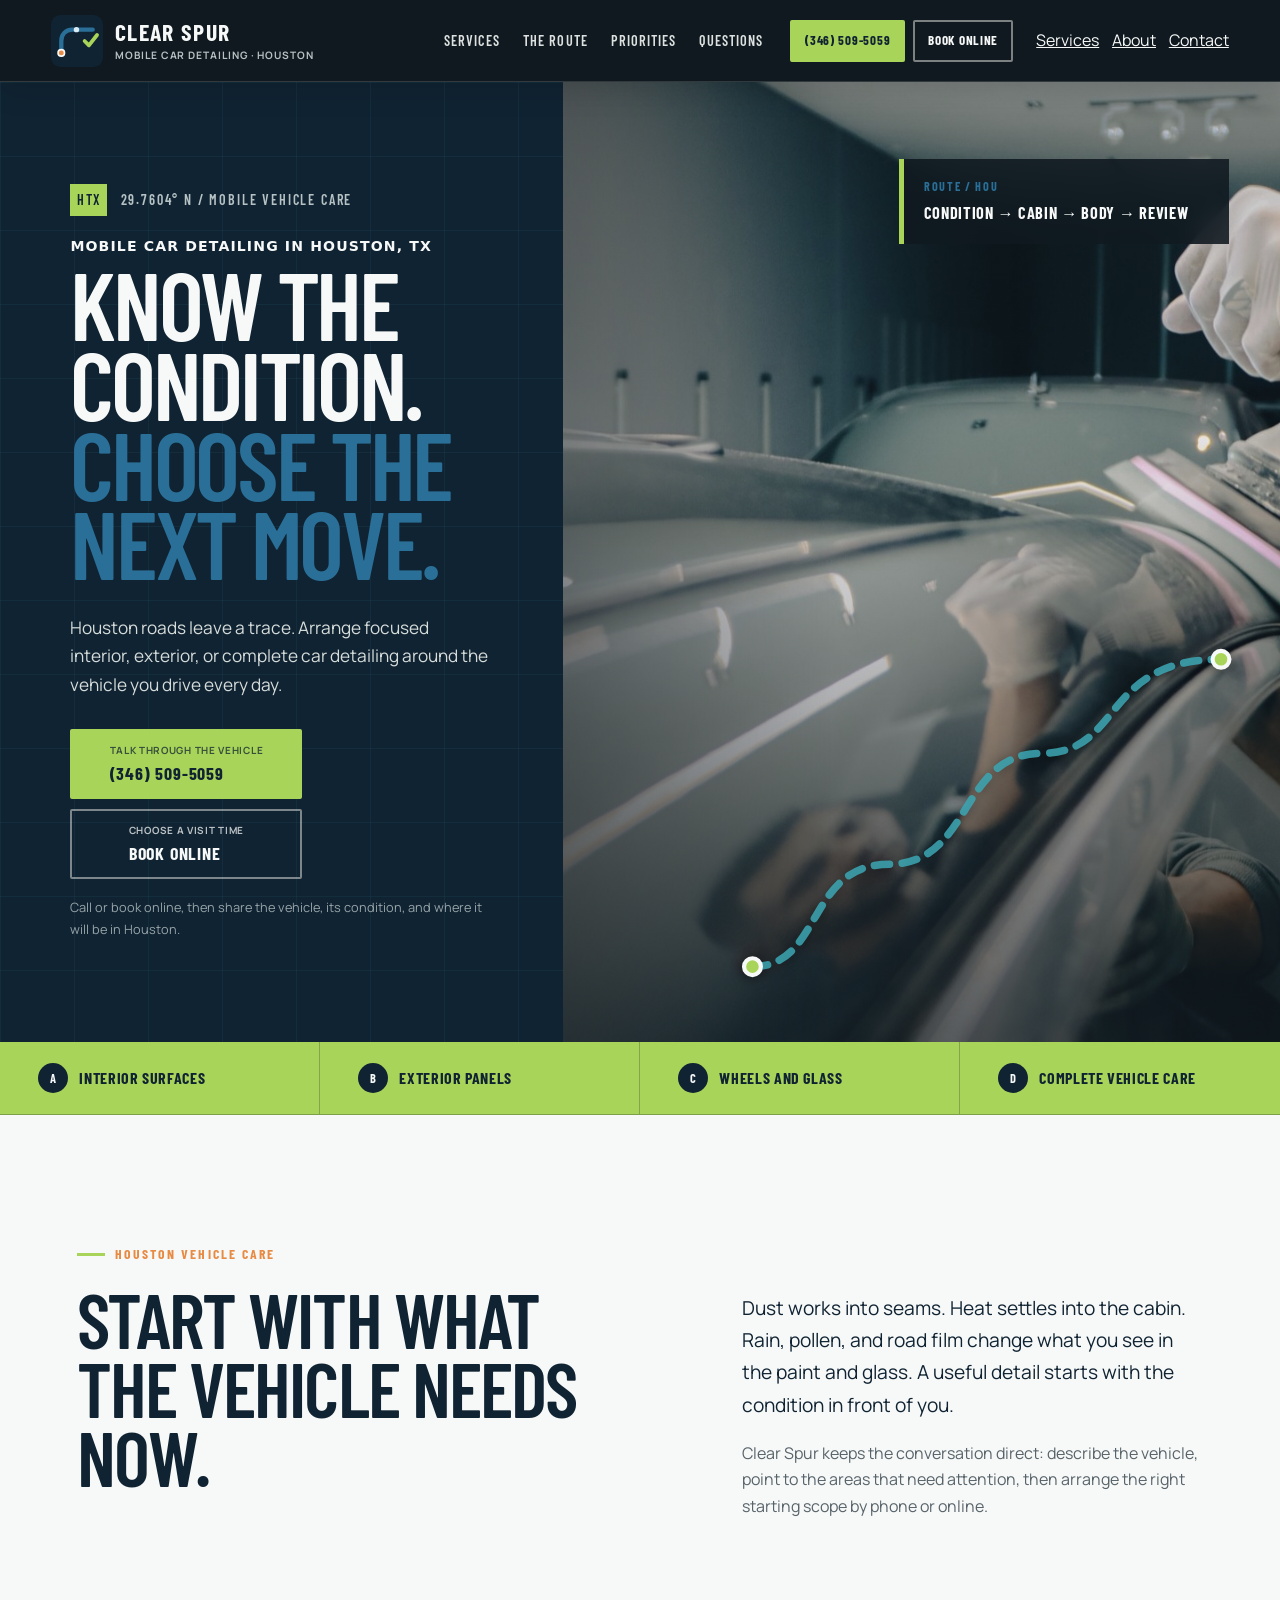
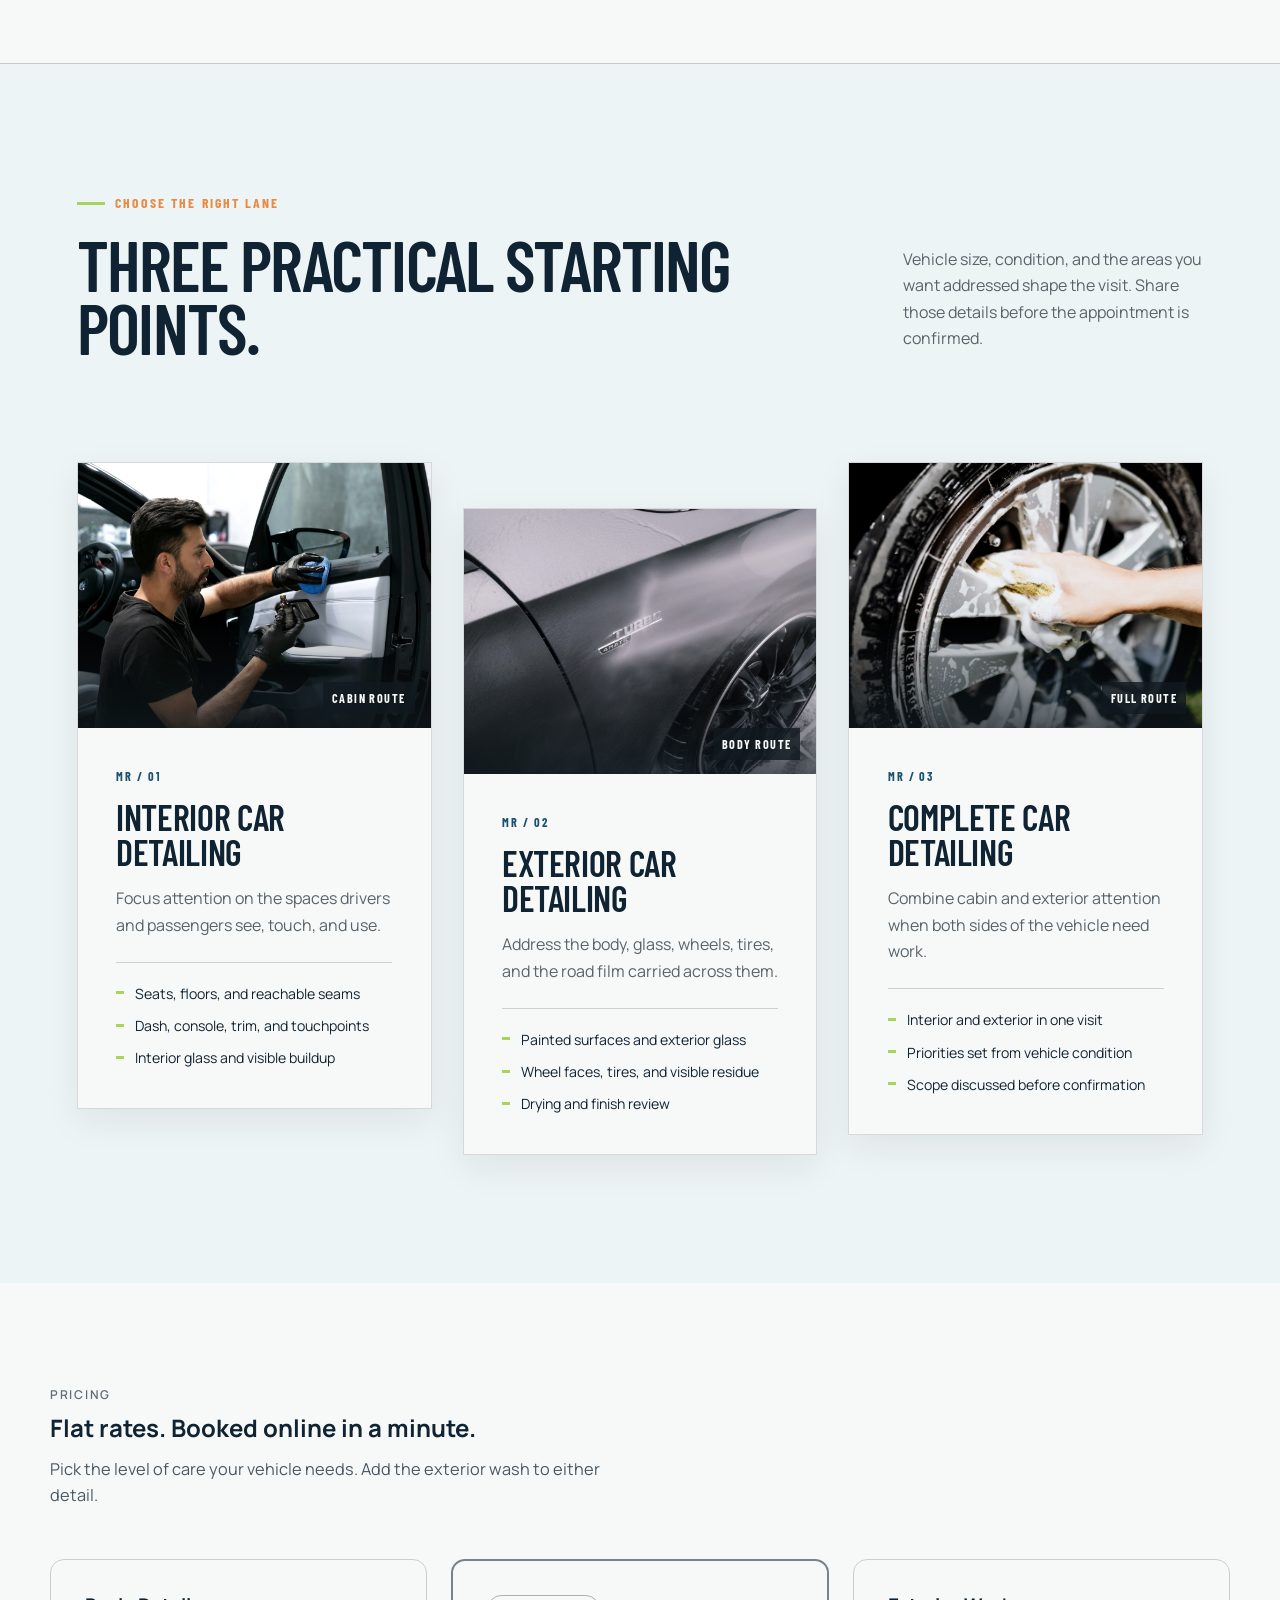
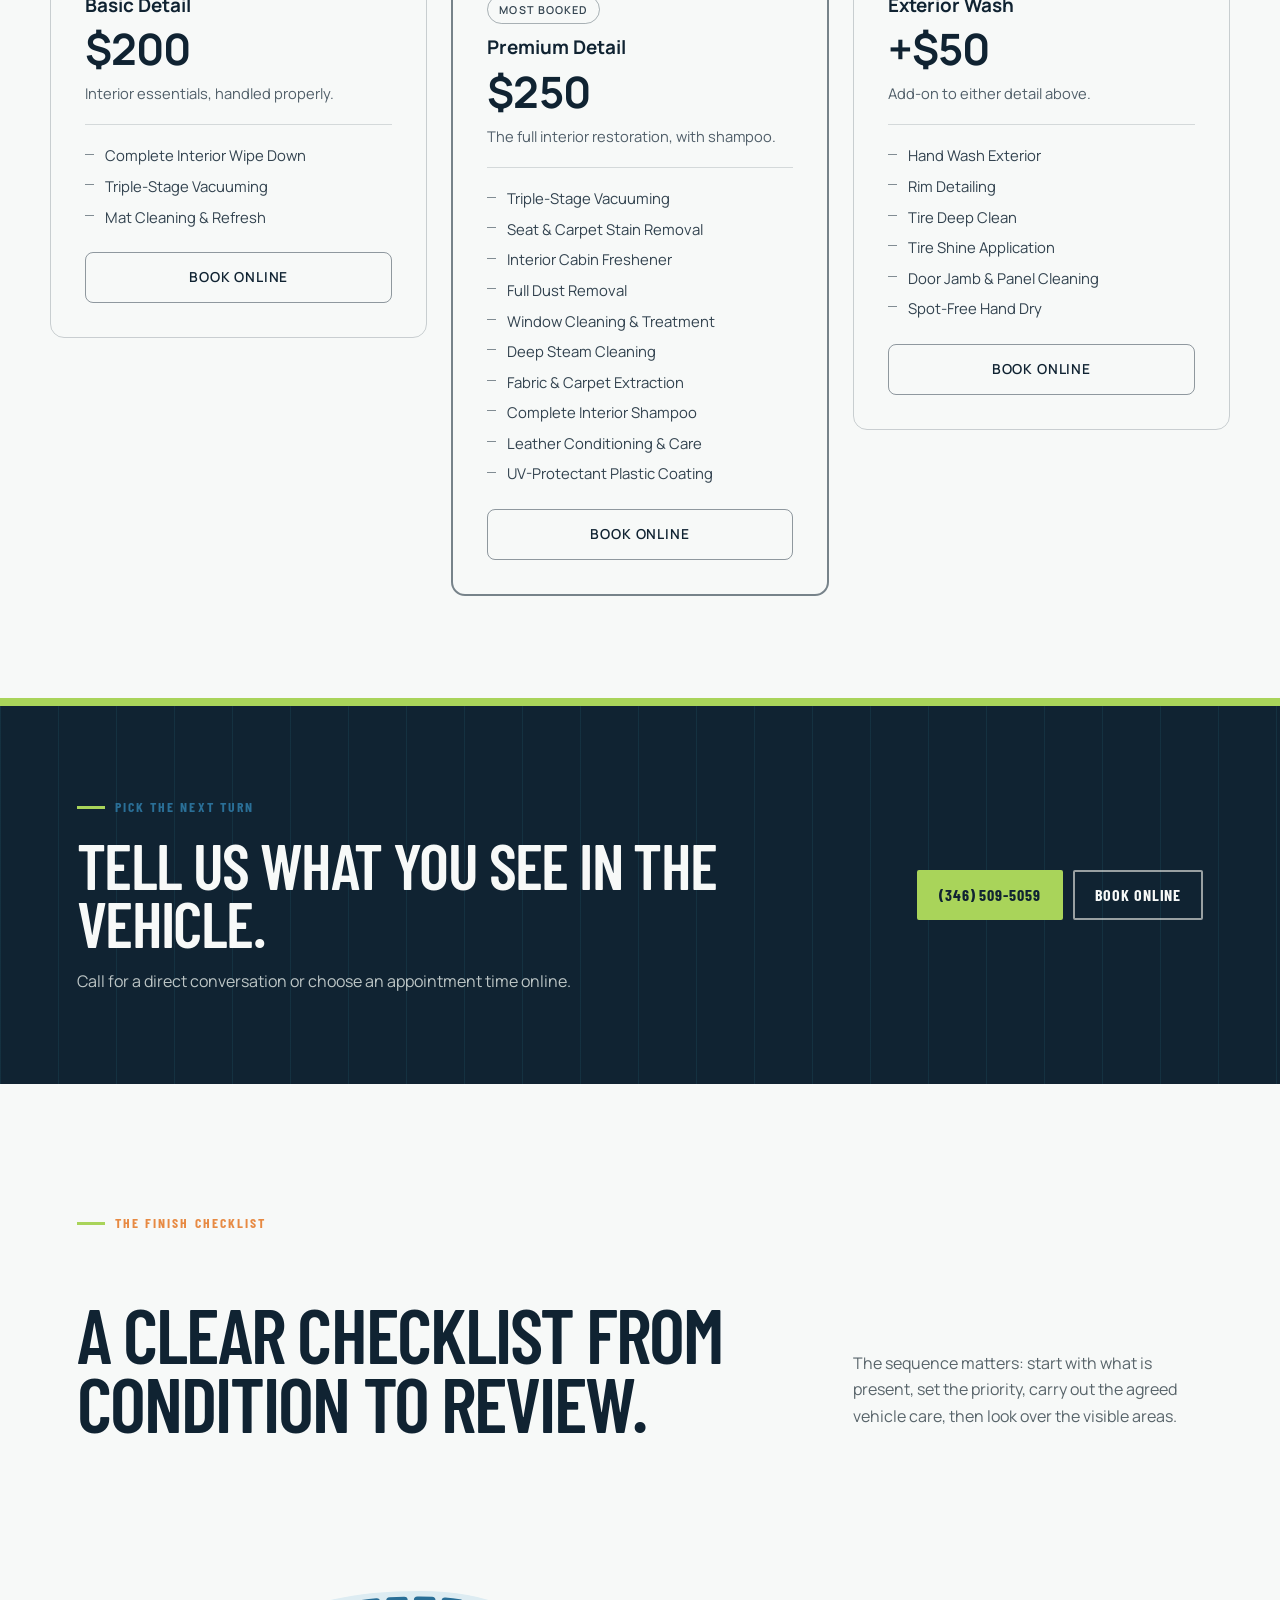
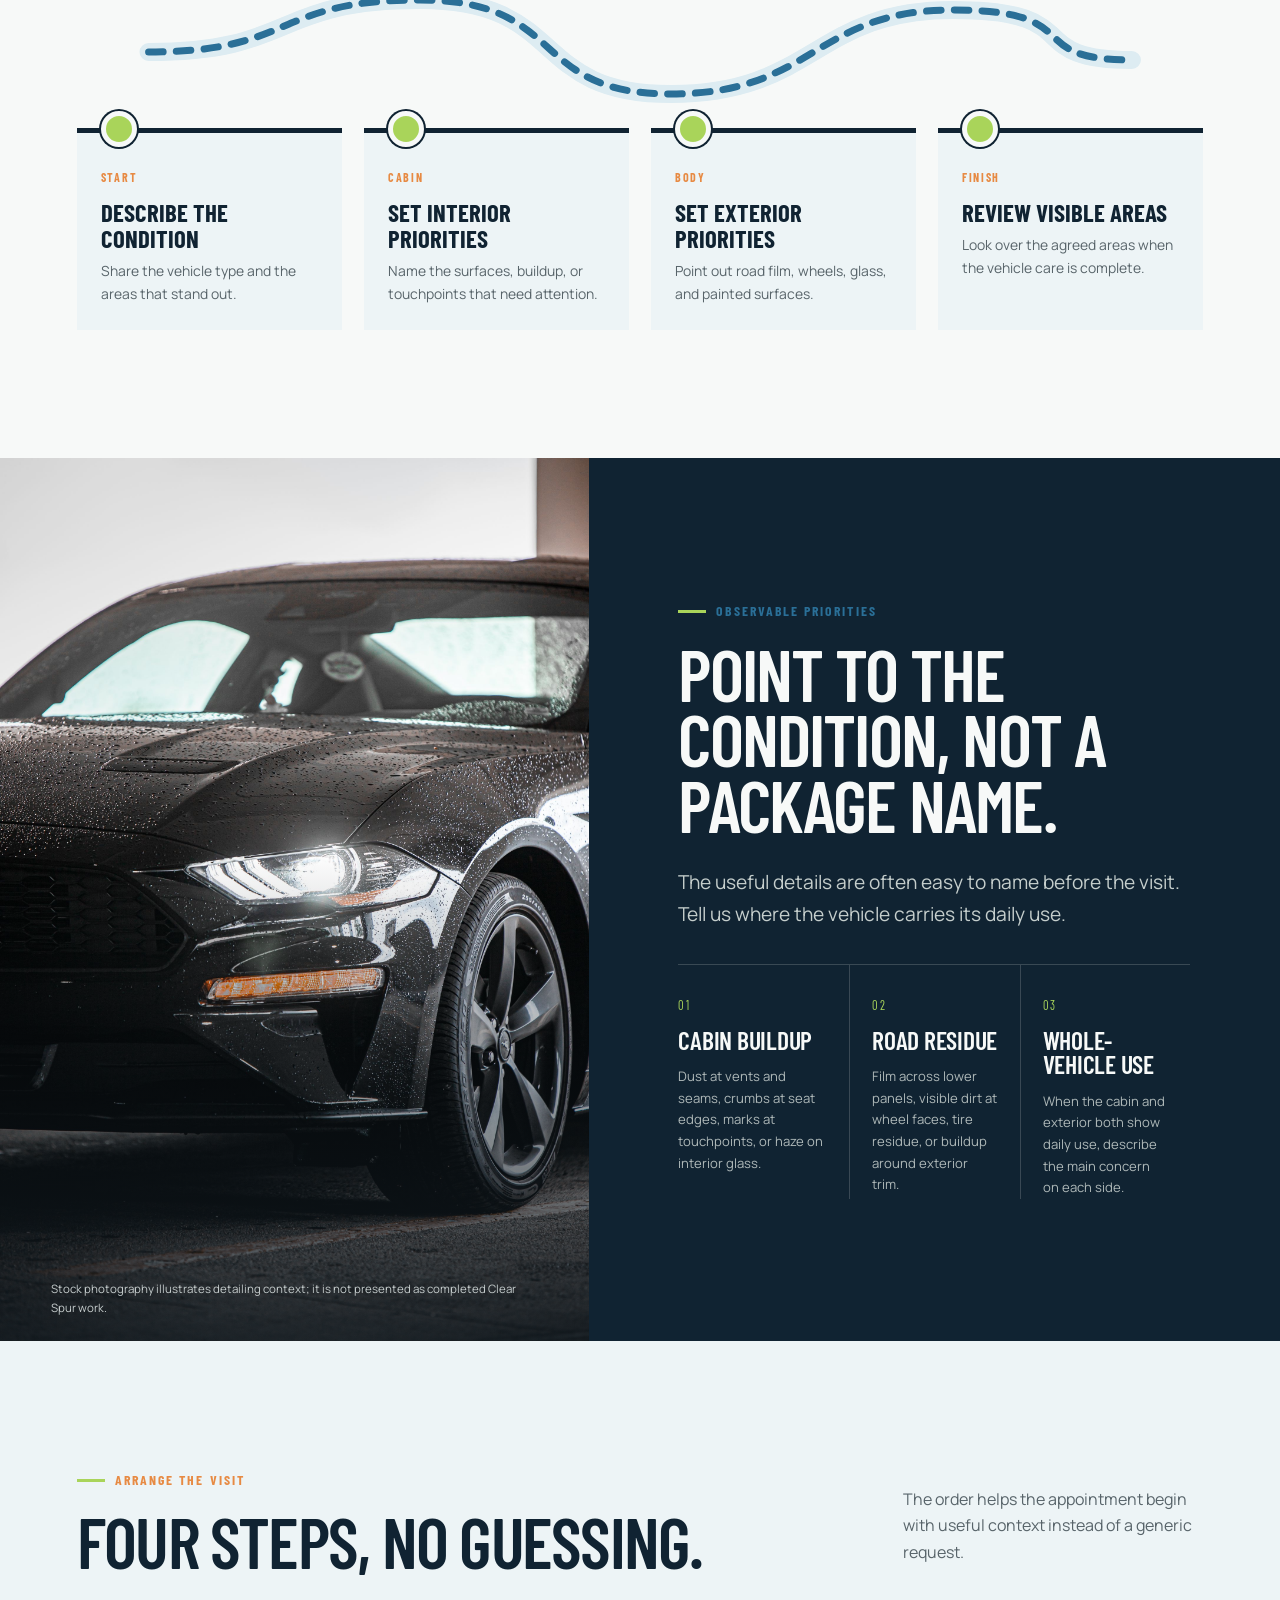
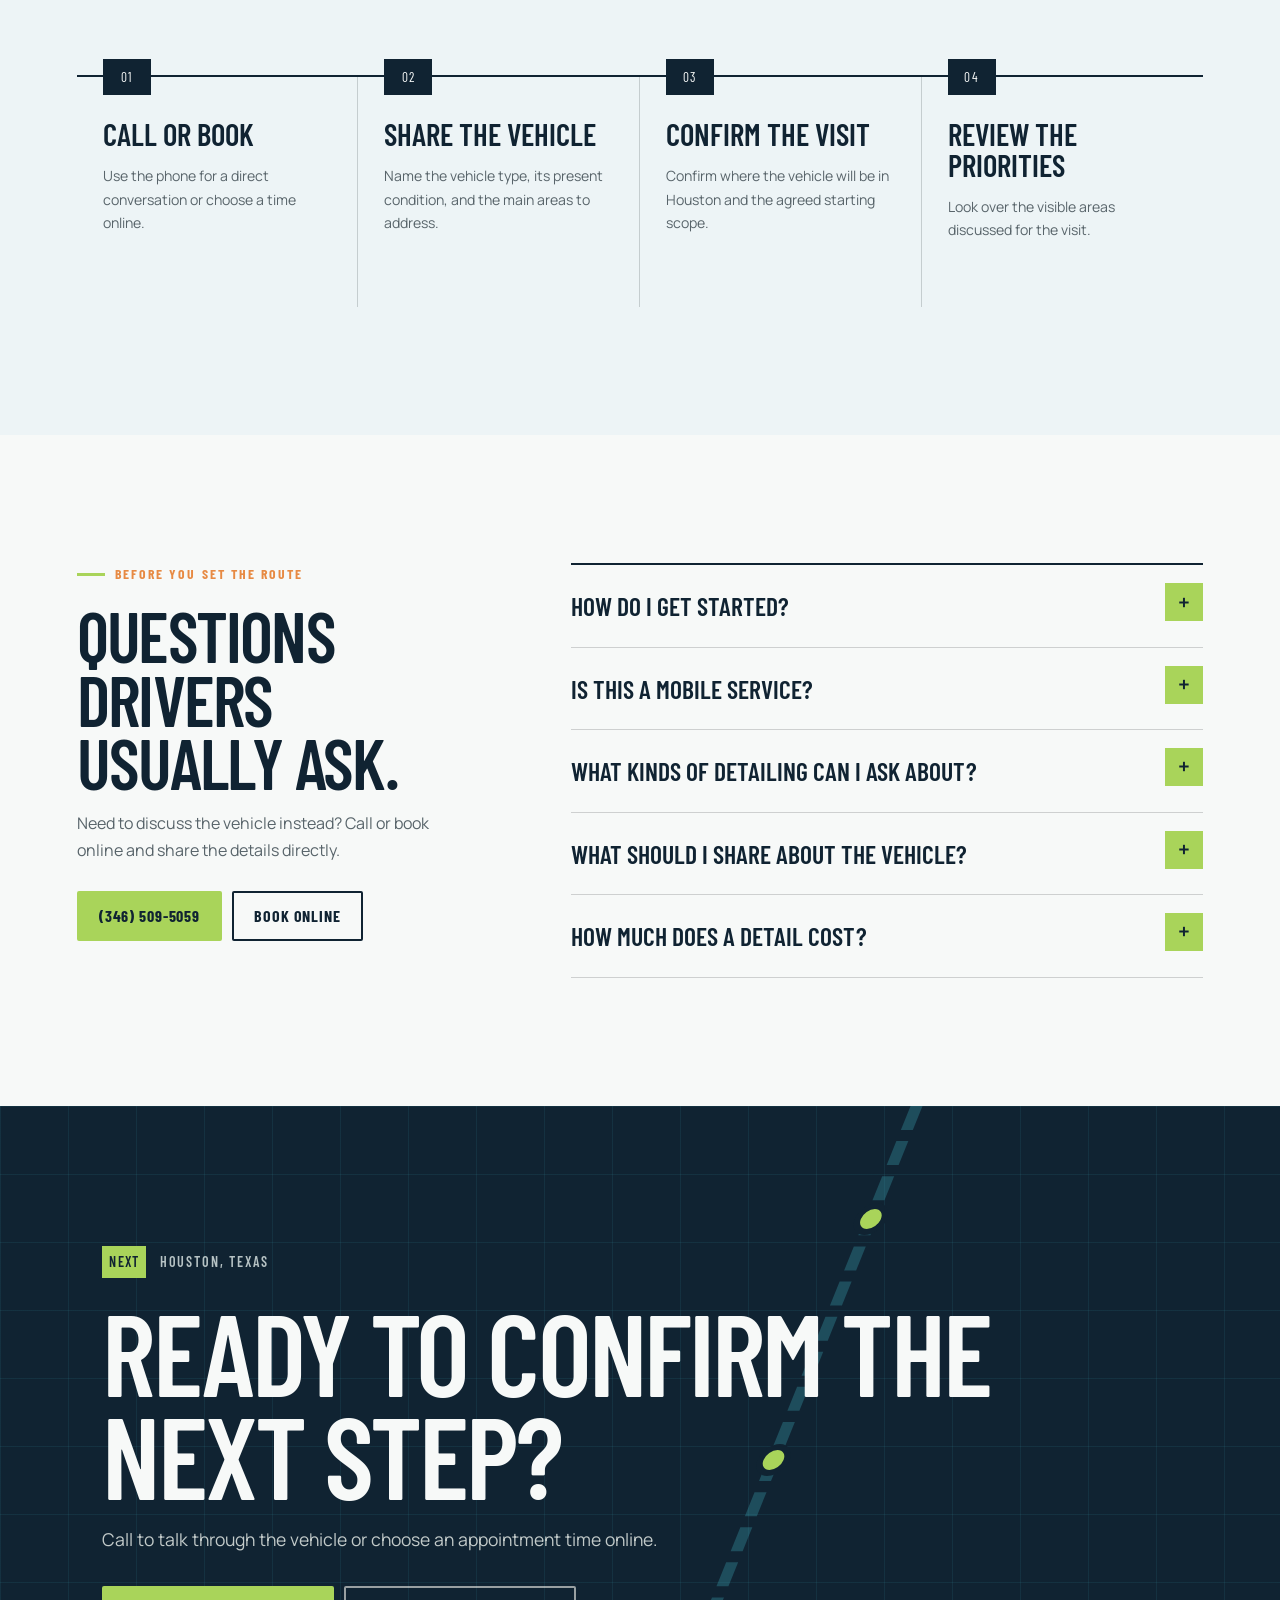
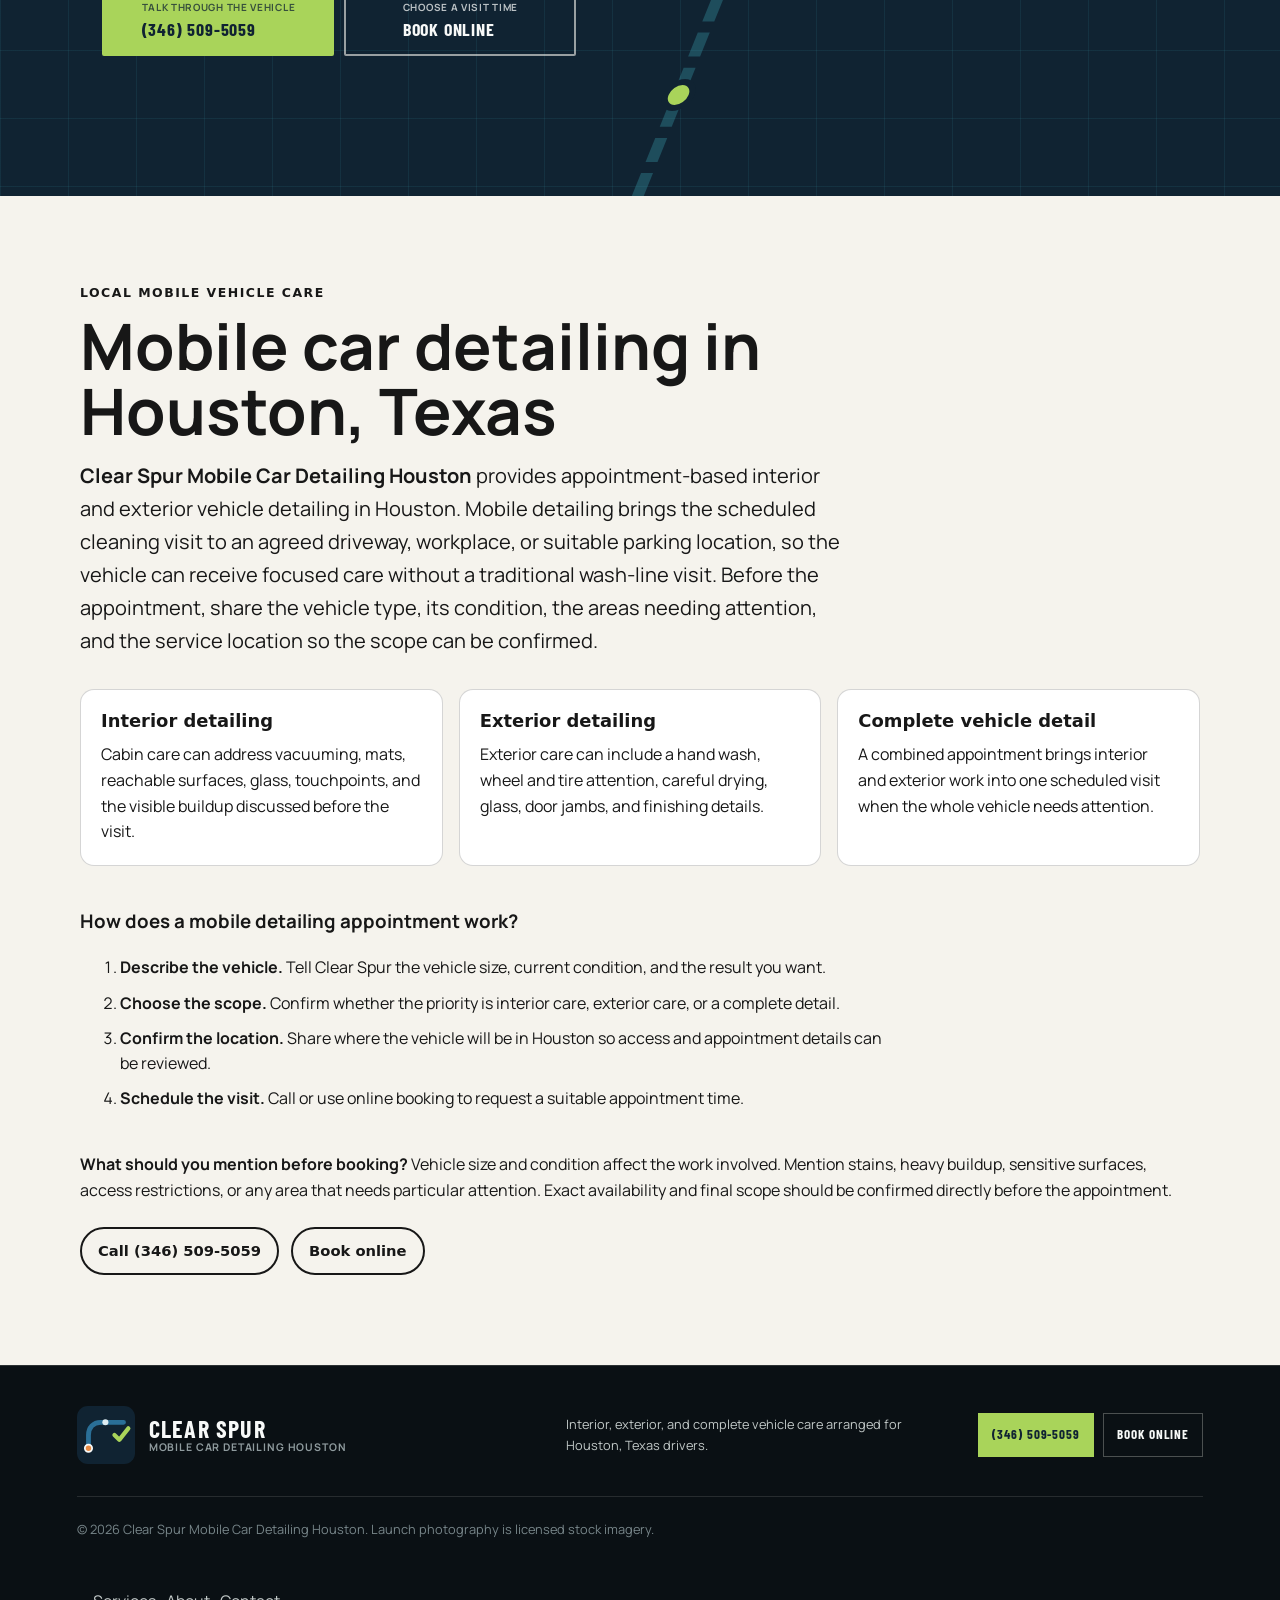
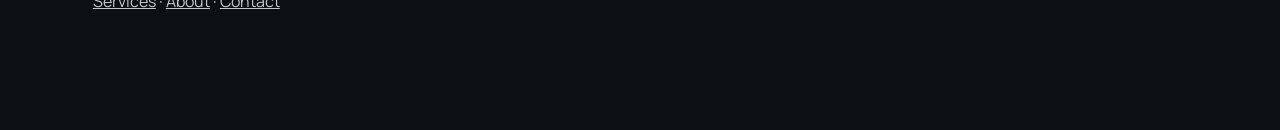
==== commit e12a9113: "Sync live site and add Cloudflare Workers deploy config Co-Authored-By: Claude Opus 5.5 <noreply@ant" ====
--- a/index.html
+++ b/index.html
@@ -3,14 +3,8 @@
 <head>
   <meta charset="utf-8">
   <meta name="viewport" content="width=device-width, initial-scale=1">
-  <title>Clear Spur Mobile Car Detailing Houston, TX</title>
-  <meta name="description" content="Mobile car detailing in Houston, Texas for interior, exterior, and complete vehicle care. Call Clear Spur or book an appointment online.">
+  <title>Mobile Car Detailing in Houston, TX | Clear Spur</title>
   <meta name="theme-color" content="#102332">
-  <meta property="og:title" content="Clear Spur Mobile Car Detailing Houston">
-  <meta property="og:description" content="Call or book mobile car detailing for interior, exterior, and complete vehicle care in Houston, Texas.">
-  <meta property="og:type" content="website">
-  <meta property="og:url" content="https://clearspur.shop/">
-  <meta property="og:image" content="https://clearspur.shop/assets/hero-route.jpg">
   <link rel="canonical" href="https://clearspur.shop/">
   <link rel="icon" href="/assets/favicon.svg" type="image/svg+xml">
   <link rel="preconnect" href="https://fonts.googleapis.com">
@@ -19,89 +13,179 @@
   <link rel="preload" href="/assets/hero-route.jpg" as="image">
   <link rel="stylesheet" href="/styles.css">
   <script type="application/ld+json">
-  {
-    "@context": "https://schema.org",
-    "@type": "LocalBusiness",
-    "name": "Clear Spur Mobile Car Detailing Houston",
-    "url": "https://clearspur.shop/",
-    "description": "Mobile car detailing in Houston, Texas with interior, exterior, and complete vehicle care appointments.",
-    "areaServed": {
-      "@type": "City",
-      "name": "Houston",
-      "containedInPlace": {
-        "@type": "State",
-        "name": "Texas"
-      }
-    },
-    "hasOfferCatalog": {
-      "@type": "OfferCatalog",
-      "name": "Car detailing services",
-      "itemListElement": [
-        {
-          "@type": "Offer",
-          "itemOffered": {
-            "@type": "Service",
-            "name": "Interior car detailing"
-          }
-        },
-        {
-          "@type": "Offer",
-          "itemOffered": {
-            "@type": "Service",
-            "name": "Exterior car detailing"
-          }
-        },
-        {
-          "@type": "Offer",
-          "itemOffered": {
-            "@type": "Service",
-            "name": "Complete car detailing"
-          }
-        }
-      ]
-    },
-    "priceRange": "$200-$250",
-    "makesOffer": [
+{
+  "@context": "https://schema.org",
+  "@type": "AutomotiveBusiness",
+  "name": "Clear Spur Mobile Car Detailing Houston",
+  "url": "https://clearspur.shop/",
+  "telephone": "+1 346-509-5059",
+  "address": {
+    "@type": "PostalAddress",
+    "streetAddress": "1308 Waverly St",
+    "addressLocality": "Houston",
+    "addressRegion": "TX",
+    "postalCode": "77008",
+    "addressCountry": "US"
+  },
+  "description": "Mobile car detailing in Houston, Texas with interior, exterior, and complete vehicle care appointments.",
+  "areaServed": {
+    "@type": "City",
+    "name": "Houston",
+    "containedInPlace": {
+      "@type": "State",
+      "name": "Texas"
+    }
+  },
+  "hasOfferCatalog": {
+    "@type": "OfferCatalog",
+    "name": "Car detailing services",
+    "itemListElement": [
       {
         "@type": "Offer",
-        "name": "Basic Detail",
-        "price": "200",
-        "priceCurrency": "USD",
-        "availability": "https://schema.org/InStock",
         "itemOffered": {
           "@type": "Service",
-          "name": "Basic Detail",
-          "description": "Interior essentials: complete interior wipe down, triple-stage vacuuming, and mat cleaning and refresh."
+          "name": "Interior car detailing"
         }
       },
       {
         "@type": "Offer",
-        "name": "Premium Detail",
-        "price": "250",
-        "priceCurrency": "USD",
-        "availability": "https://schema.org/InStock",
         "itemOffered": {
           "@type": "Service",
-          "name": "Premium Detail",
-          "description": "The full interior restoration, including complete interior shampoo, deep steam cleaning, fabric and carpet extraction, and leather conditioning."
+          "name": "Exterior car detailing"
         }
       },
       {
         "@type": "Offer",
-        "name": "Exterior Wash",
-        "price": "50",
-        "priceCurrency": "USD",
-        "availability": "https://schema.org/InStock",
         "itemOffered": {
           "@type": "Service",
-          "name": "Exterior Wash",
-          "description": "Add-on exterior wash: hand wash, rim detailing, tire deep clean and shine, door jamb cleaning, and spot-free hand dry."
+          "name": "Complete car detailing"
         }
       }
     ]
+  },
+  "priceRange": "$200-$250",
+  "makesOffer": [
+    {
+      "@type": "Offer",
+      "name": "Basic Detail",
+      "price": "200",
+      "priceCurrency": "USD",
+      "availability": "https://schema.org/InStock",
+      "itemOffered": {
+        "@type": "Service",
+        "name": "Basic Detail",
+        "description": "Interior essentials: complete interior wipe down, triple-stage vacuuming, and mat cleaning and refresh."
+      }
+    },
+    {
+      "@type": "Offer",
+      "name": "Premium Detail",
+      "price": "250",
+      "priceCurrency": "USD",
+      "availability": "https://schema.org/InStock",
+      "itemOffered": {
+        "@type": "Service",
+        "name": "Premium Detail",
+        "description": "The full interior restoration, including complete interior shampoo, deep steam cleaning, fabric and carpet extraction, and leather conditioning."
+      }
+    },
+    {
+      "@type": "Offer",
+      "name": "Exterior Wash",
+      "price": "50",
+      "priceCurrency": "USD",
+      "availability": "https://schema.org/InStock",
+      "itemOffered": {
+        "@type": "Service",
+        "name": "Exterior Wash",
+        "description": "Add-on exterior wash: hand wash, rim detailing, tire deep clean and shine, door jamb cleaning, and spot-free hand dry."
+      }
+    }
+  ],
+  "@id": "https://clearspur.shop/#business",
+  "geo": {
+    "@type": "GeoCoordinates",
+    "latitude": 29.794469805568,
+    "longitude": -95.404474870834
+  },
+  "image": "https://clearspur.shop/assets/hero-route.jpg",
+  "contactPoint": {
+    "@type": "ContactPoint",
+    "telephone": "+1 346-509-5059",
+    "contactType": "customer service",
+    "areaServed": "US-TX",
+    "availableLanguage": "English"
   }
+}
+    </script>
+<!-- SEO-GEO:START -->
+  <meta name="description" content="Mobile car detailing in Houston, TX from Clear Spur, with interior cleaning, exterior hand washing, and complete details. Call or book online.">
+  <meta name="robots" content="index, follow, max-image-preview:large, max-snippet:-1, max-video-preview:-1">
+  <meta property="og:locale" content="en_US">
+  <meta property="og:type" content="website">
+  <meta property="og:site_name" content="Clear Spur">
+  <meta property="og:title" content="Mobile Car Detailing in Houston, TX | Clear Spur">
+  <meta property="og:description" content="Mobile car detailing in Houston, TX from Clear Spur, with interior cleaning, exterior hand washing, and complete details. Call or book online.">
+  <meta property="og:url" content="https://clearspur.shop/">
+  <meta property="og:image" content="https://clearspur.shop/assets/hero-route.jpg">
+  <meta name="twitter:image" content="https://clearspur.shop/assets/hero-route.jpg">
+  <meta name="twitter:card" content="summary_large_image">
+  <meta name="twitter:title" content="Mobile Car Detailing in Houston, TX | Clear Spur">
+  <meta name="twitter:description" content="Mobile car detailing in Houston, TX from Clear Spur, with interior cleaning, exterior hand washing, and complete details. Call or book online.">
+  <style id="seo-geo-styles">
+    .seo-local-intent { display:block; margin:0 0 .55rem; font:700 clamp(.78rem,1.1vw,.95rem)/1.2 system-ui,sans-serif; letter-spacing:.08em; text-transform:uppercase; }
+    .seo-geo-section { background:#f5f3ed; color:#171717; padding:clamp(3.5rem,7vw,6.5rem) clamp(1.25rem,5vw,5rem); }
+    .seo-geo-inner { width:min(1120px,100%); margin:0 auto; }
+    .seo-geo-kicker { margin:0 0 .75rem; font:700 .78rem/1.2 system-ui,sans-serif; letter-spacing:.12em; text-transform:uppercase; }
+    .seo-geo-section h2 { max-width:22ch; margin:0 0 1rem; color:inherit; font-size:clamp(2rem,5vw,4rem); line-height:1.02; }
+    .seo-geo-answer { max-width:760px; margin:0 0 2rem; font-size:clamp(1.05rem,2vw,1.25rem); line-height:1.65; }
+    .seo-geo-grid { display:grid; grid-template-columns:repeat(3,minmax(0,1fr)); gap:1rem; margin:2rem 0; }
+    .seo-geo-card { border:1px solid rgba(23,23,23,.18); border-radius:14px; padding:1.25rem; background:#fff; }
+    .seo-geo-card h3 { margin:0 0 .6rem; color:inherit; font:700 1.12rem/1.25 system-ui,sans-serif; }
+    .seo-geo-card p { margin:0; line-height:1.6; }
+    .seo-geo-steps { max-width:820px; margin:2.5rem 0; }
+    .seo-geo-steps li { margin:.65rem 0; line-height:1.55; }
+    .seo-geo-actions { display:flex; flex-wrap:wrap; gap:.75rem; margin-top:1.5rem; }
+    .seo-geo-action { display:inline-flex; align-items:center; min-height:48px; padding:.75rem 1rem; border:2px solid currentColor; border-radius:999px; color:inherit; font:700 .92rem/1 system-ui,sans-serif; text-decoration:none; }
+    @media (max-width:760px) { .seo-geo-grid { grid-template-columns:1fr; } }
+  </style>
+<!-- SEO-GEO:END -->
+  <script id="seo-geo-entity-schema" type="application/ld+json">
+{
+  "@context": "https://schema.org",
+  "@graph": [
+    {
+      "@type": "WebSite",
+      "@id": "https://clearspur.shop/#website",
+      "url": "https://clearspur.shop/",
+      "name": "Clear Spur Mobile Car Detailing Houston",
+      "inLanguage": "en-US",
+      "publisher": {
+        "@id": "https://clearspur.shop/#business"
+      }
+    },
+    {
+      "@type": "Service",
+      "@id": "https://clearspur.shop/#mobile-car-detailing",
+      "name": "Mobile Car Detailing in Houston, Texas",
+      "serviceType": "Mobile car detailing",
+      "provider": {
+        "@id": "https://clearspur.shop/#business"
+      },
+      "areaServed": {
+        "@type": "City",
+        "name": "Houston",
+        "containedInPlace": {
+          "@type": "State",
+          "name": "Texas"
+        }
+      },
+      "url": "https://clearspur.shop/#services"
+    }
+  ]
+}
   </script>
-</head>
+<style id="SEO-NEXT-NAV-CSS">.seo-next-nav{display:flex;gap:.8rem;flex-wrap:wrap}.seo-next-footer-nav{padding:1rem}.seo-next-footer-nav a{color:inherit}</style></head>
 <body>
   <a class="skip-link" href="#main">Skip to content</a>
 
@@ -128,14 +212,14 @@
         <a class="button button-call button-small" href="tel:+13465095059">(346) 509-5059</a>
         <a class="button button-book button-small" href="https://cal.com/sumitdatta/auto-detail-service">Book online</a>
       </div>
-    </nav>
+    <!-- SEO-NEXT-NAV:START --><div class="seo-next-nav" aria-label="Expanded site pages"><a href="/services/">Services</a><a href="/about/">About</a><a href="/contact/">Contact</a></div><!-- SEO-NEXT-NAV:END --></nav>
   </header>
 
   <main id="main">
     <section class="hero" id="top">
       <div class="hero-copy">
         <p class="coordinate"><span>HTX</span> 29.7604° N / Mobile vehicle care</p>
-        <h1>Know the condition. <em>Choose the next move.</em></h1>
+        <h1><span class="seo-local-intent" data-seo-local-intent>Mobile Car Detailing in Houston, TX</span>Know the condition. <em>Choose the next move.</em></h1>
         <p class="hero-lede">Houston roads leave a trace. Arrange focused interior, exterior, or complete car detailing around the vehicle you drive every day.</p>
         <div class="action-pair hero-actions">
           <a class="button button-call button-large" href="tel:+13465095059">
@@ -449,6 +533,46 @@
         </a>
       </div>
     </section>
+  <!-- SEO-GEO-LOCAL:START -->
+    <section class="seo-geo-section" id="local-detailing" aria-labelledby="local-detailing-title">
+      <div class="seo-geo-inner">
+        <p class="seo-geo-kicker">Local mobile vehicle care</p>
+        <h2 id="local-detailing-title">Mobile car detailing in Houston, Texas</h2>
+        <p class="seo-geo-answer"><strong>Clear Spur Mobile Car Detailing Houston</strong> provides appointment-based interior and exterior vehicle detailing in Houston. Mobile detailing brings the scheduled cleaning visit to an agreed driveway, workplace, or suitable parking location, so the vehicle can receive focused care without a traditional wash-line visit. Before the appointment, share the vehicle type, its condition, the areas needing attention, and the service location so the scope can be confirmed.</p>
+
+        <div class="seo-geo-grid" aria-label="Available detailing options">
+          <article class="seo-geo-card">
+            <h3>Interior detailing</h3>
+            <p>Cabin care can address vacuuming, mats, reachable surfaces, glass, touchpoints, and the visible buildup discussed before the visit.</p>
+          </article>
+          <article class="seo-geo-card">
+            <h3>Exterior detailing</h3>
+            <p>Exterior care can include a hand wash, wheel and tire attention, careful drying, glass, door jambs, and finishing details.</p>
+          </article>
+          <article class="seo-geo-card">
+            <h3>Complete vehicle detail</h3>
+            <p>A combined appointment brings interior and exterior work into one scheduled visit when the whole vehicle needs attention.</p>
+          </article>
+        </div>
+
+        <div class="seo-geo-steps">
+          <h3>How does a mobile detailing appointment work?</h3>
+          <ol>
+            <li><strong>Describe the vehicle.</strong> Tell Clear Spur the vehicle size, current condition, and the result you want.</li>
+            <li><strong>Choose the scope.</strong> Confirm whether the priority is interior care, exterior care, or a complete detail.</li>
+            <li><strong>Confirm the location.</strong> Share where the vehicle will be in Houston so access and appointment details can be reviewed.</li>
+            <li><strong>Schedule the visit.</strong> Call or use online booking to request a suitable appointment time.</li>
+          </ol>
+        </div>
+
+        <p><strong>What should you mention before booking?</strong> Vehicle size and condition affect the work involved. Mention stains, heavy buildup, sensitive surfaces, access restrictions, or any area that needs particular attention. Exact availability and final scope should be confirmed directly before the appointment.</p>
+        <div class="seo-geo-actions">
+          <a class="seo-geo-action" href="tel:+13465095059">Call (346) 509-5059</a>
+          <a class="seo-geo-action" href="https://cal.com/sumitdatta/auto-detail-service" target="_blank" rel="noopener">Book online</a>
+        </div>
+      </div>
+    </section>
+<!-- SEO-GEO-LOCAL:END -->
   </main>
 
   <footer class="site-footer">
@@ -462,7 +586,7 @@
       <a href="https://cal.com/sumitdatta/auto-detail-service">Book online</a>
     </div>
     <p class="footer-fine">© <span data-year>2026</span> Clear Spur Mobile Car Detailing Houston. Launch photography is licensed stock imagery.</p>
-  </footer>
+  <!-- SEO-NEXT-NAV:START --><nav class="seo-next-footer-nav" aria-label="Expanded footer navigation"><a href="/services/">Services</a> · <a href="/about/">About</a> · <a href="/contact/">Contact</a></nav><!-- SEO-NEXT-NAV:END --></footer>
 
   <div class="mobile-action-bar" aria-label="Contact options">
     <a href="tel:+13465095059"><span>Call</span><strong>(346) 509-5059</strong></a>
